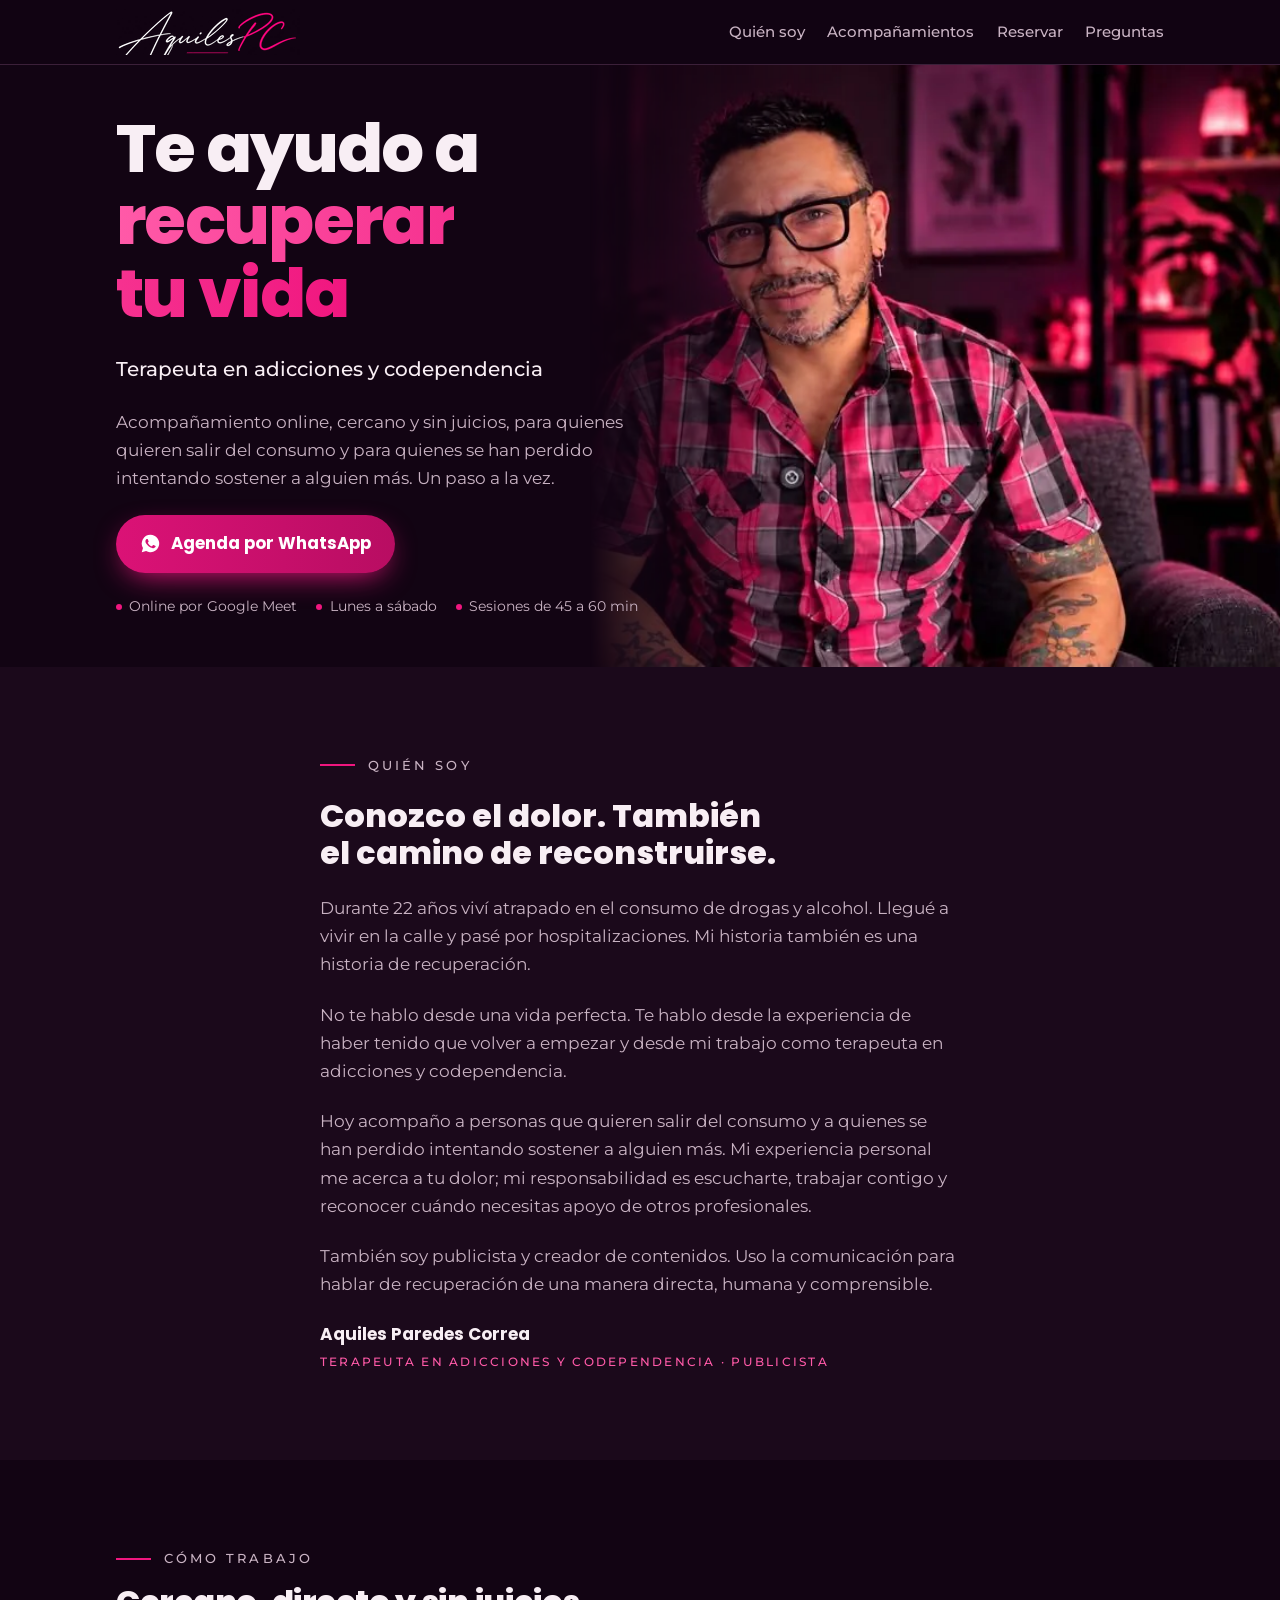
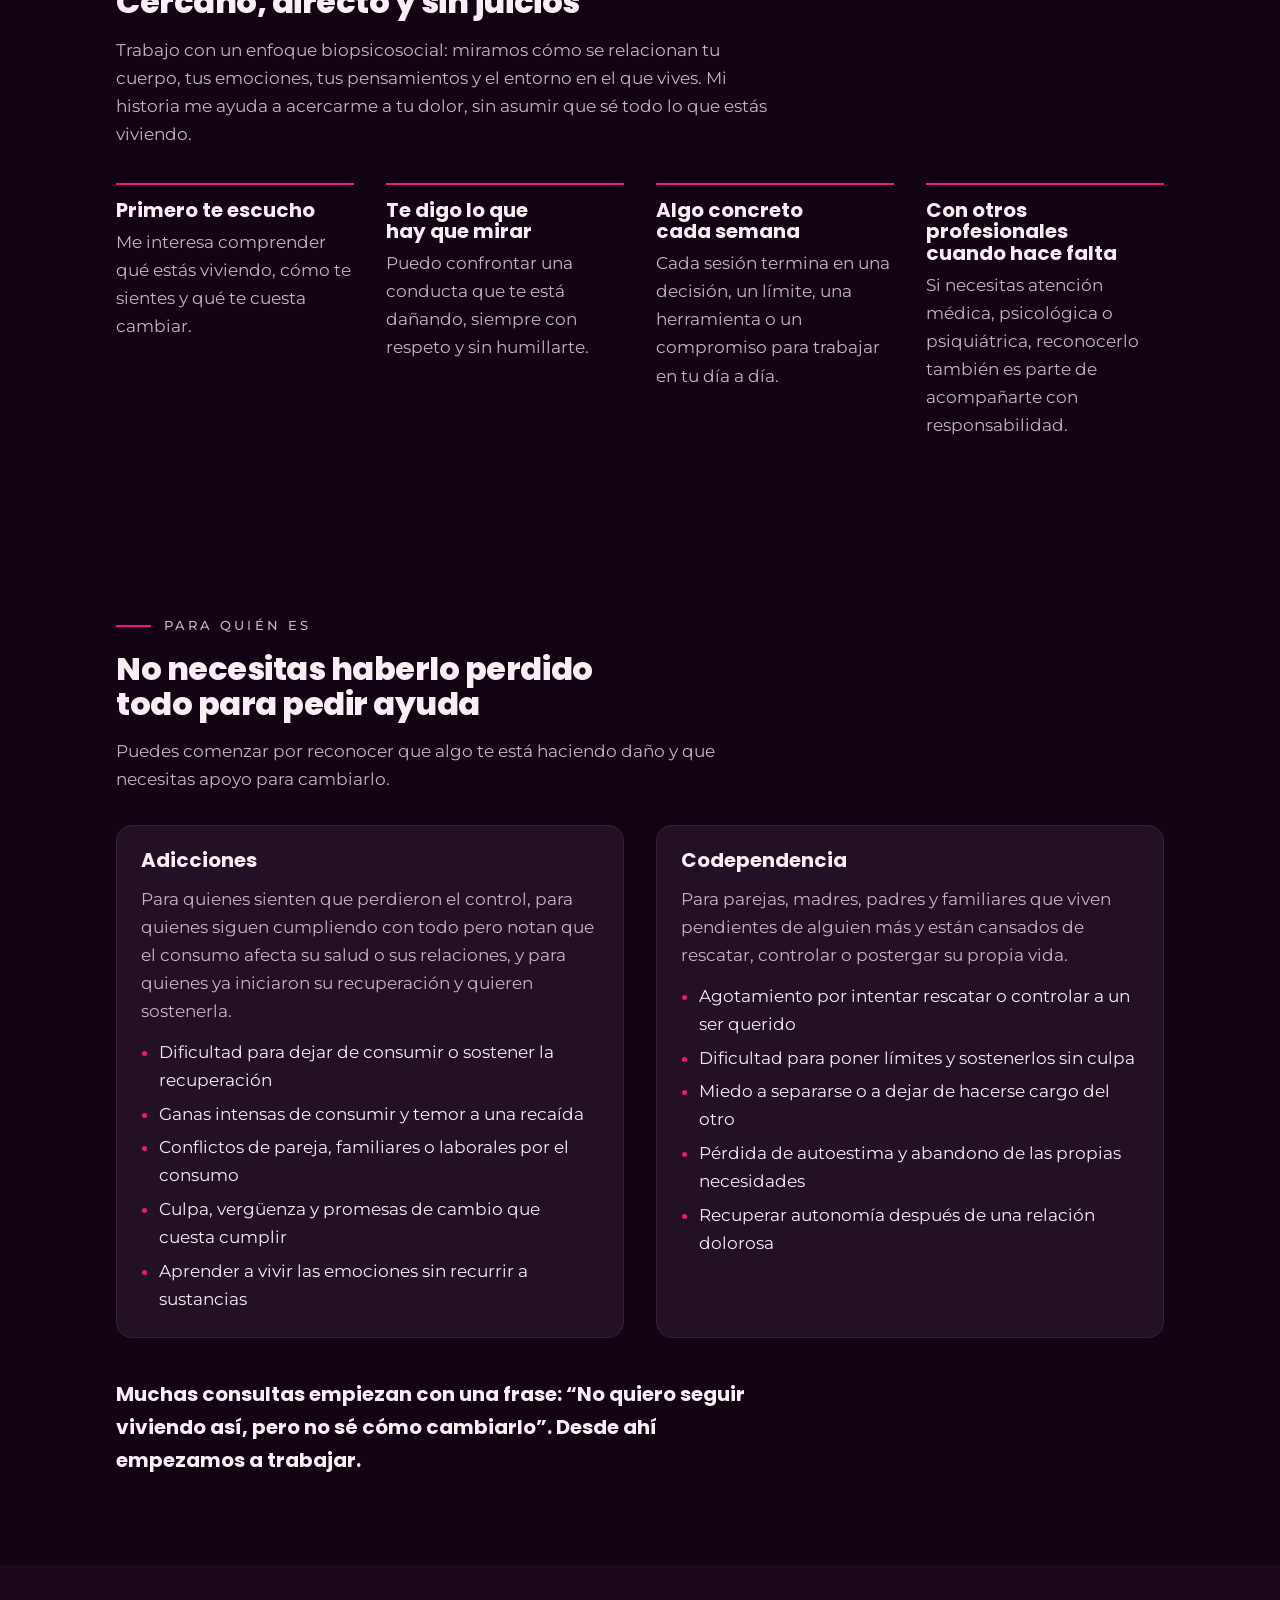
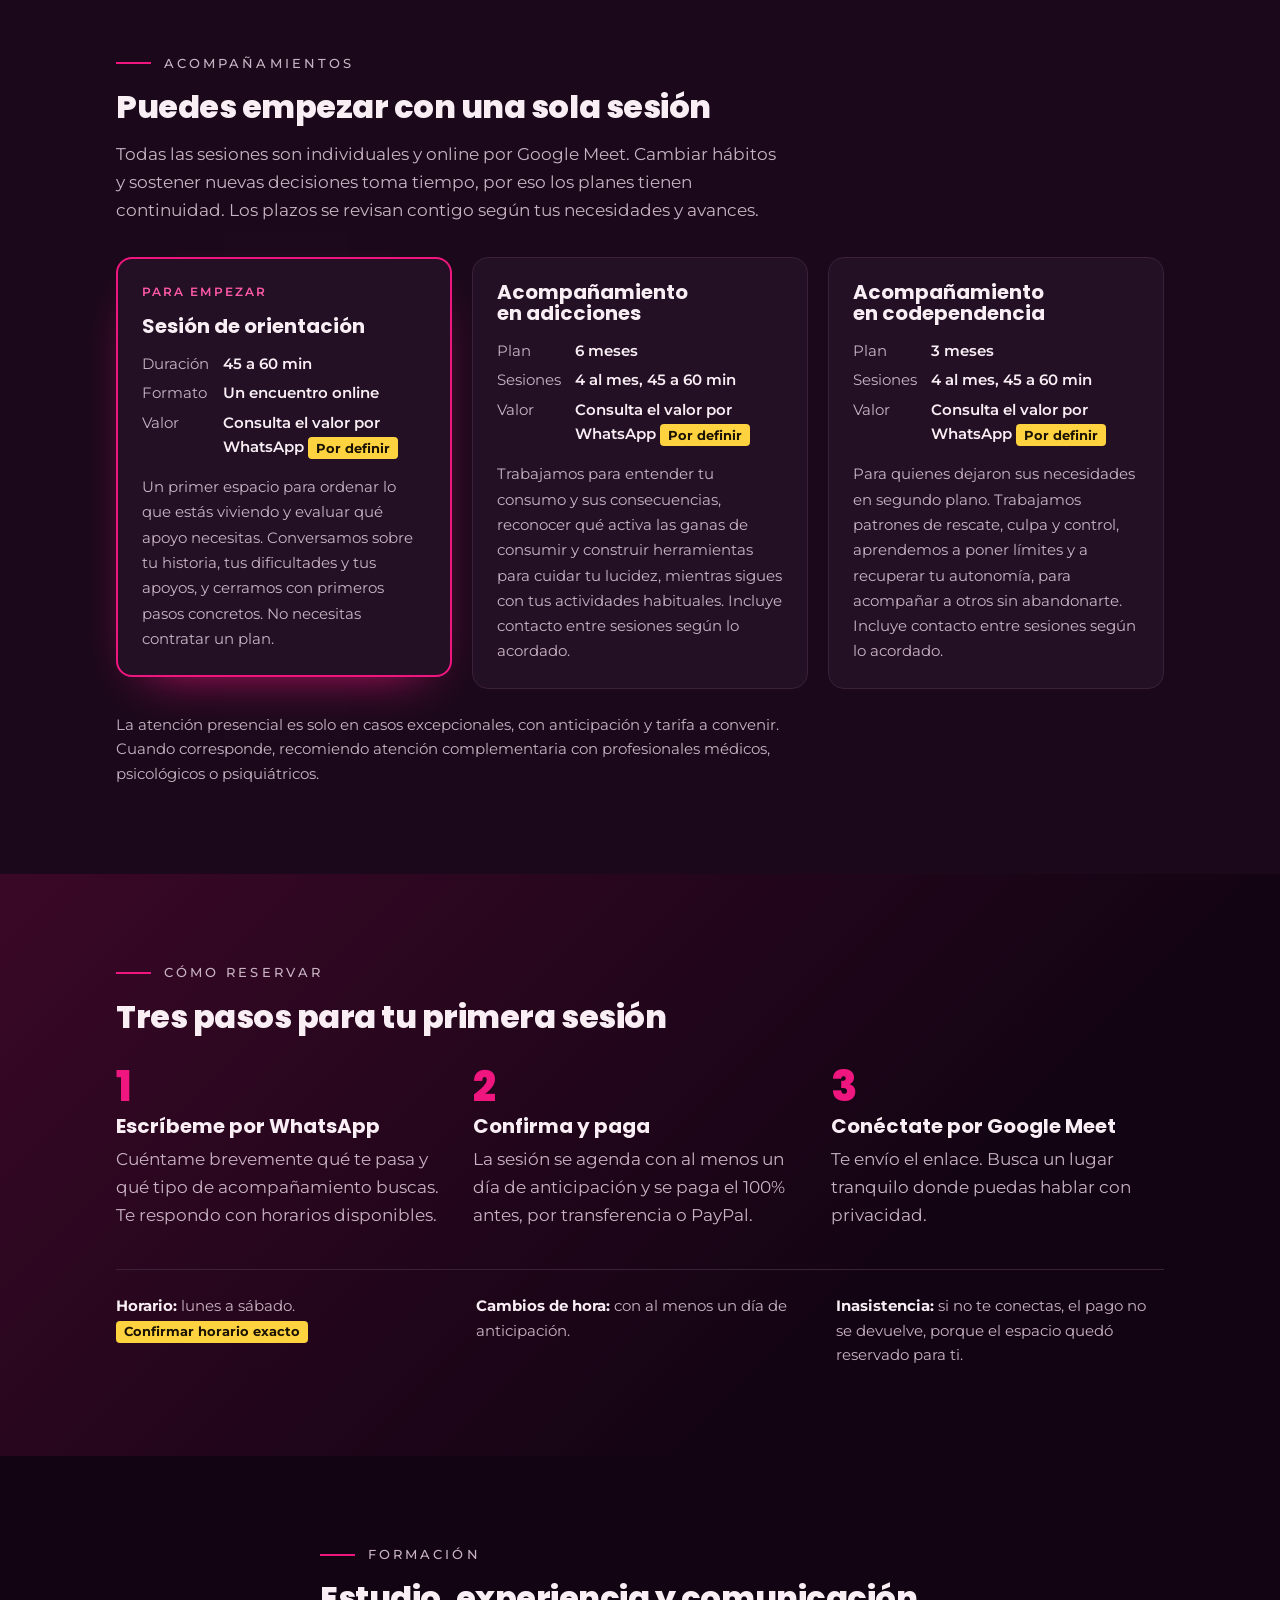
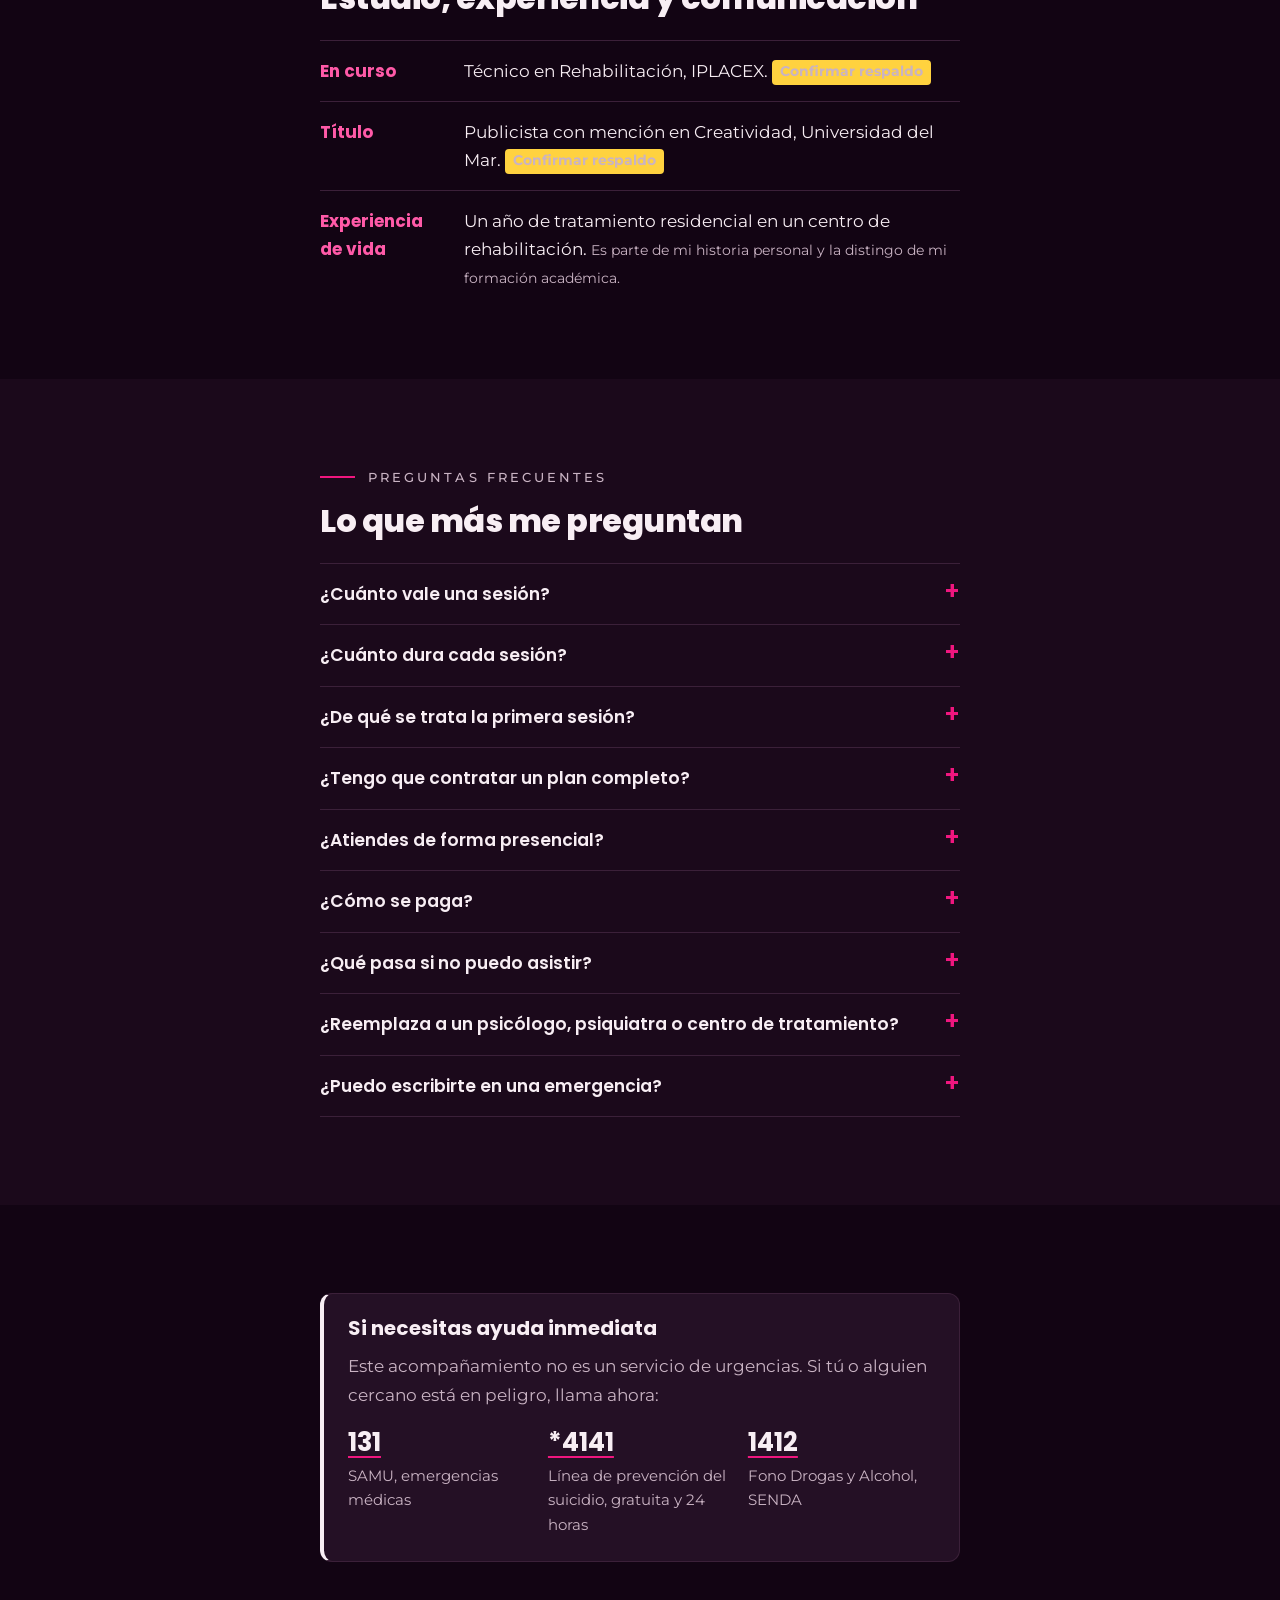
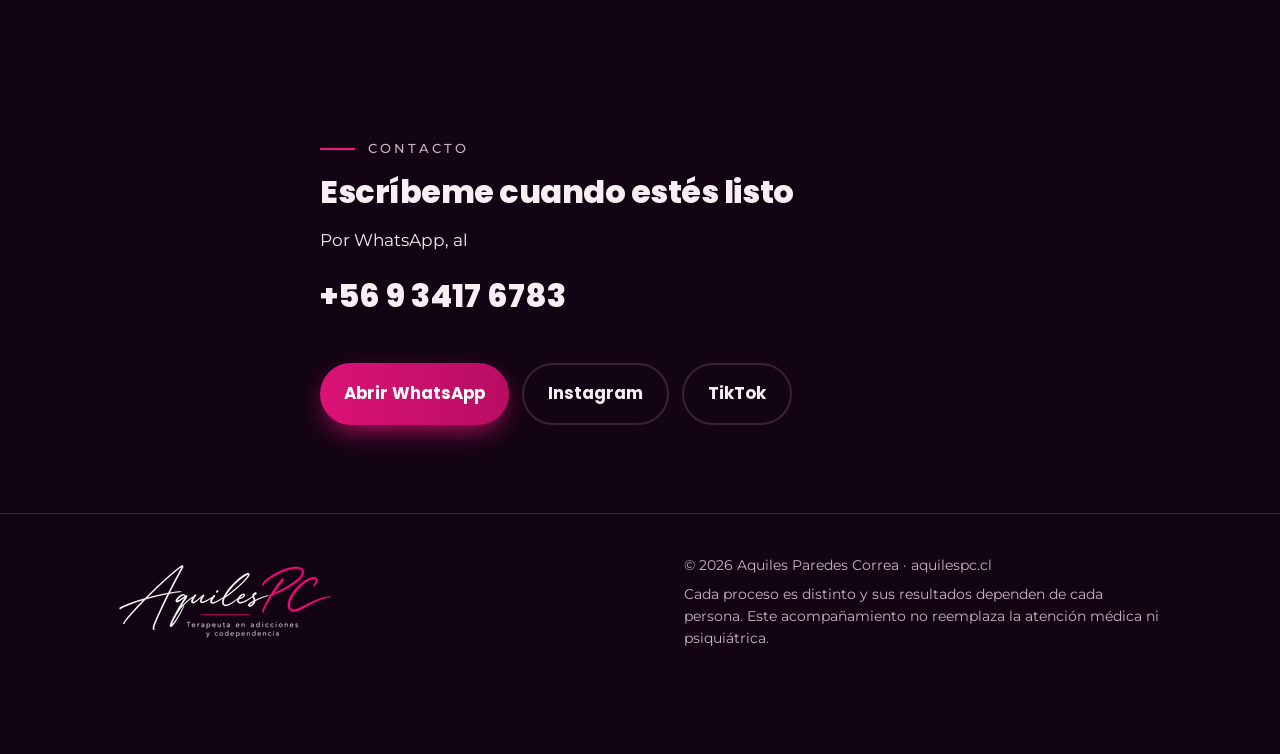
==== index.html @ 80fb37b5 "Sitio de producción de AquilesPC a partir del borrador aprobado Documento completo con SEO, Open Gra" ====
<!doctype html>
<html lang="es-CL">
<head>
<meta charset="utf-8">
<meta name="viewport" content="width=device-width, initial-scale=1, viewport-fit=cover">
<title>Aquiles Paredes Correa | Terapeuta en adicciones y codependencia online</title>
<meta name="description" content="Aquiles Paredes Correa, terapeuta en adicciones y codependencia. Sesiones online por Google Meet, cercanas y sin juicios. Agenda por WhatsApp.">
<link rel="canonical" href="https://aquilespc.cl/">
<meta name="theme-color" content="#120413">

<link rel="icon" href="favicon.ico" sizes="16x16 32x32 48x48">
<link rel="icon" href="favicon.png" type="image/png" sizes="192x192">
<link rel="apple-touch-icon" href="apple-touch-icon.png">

<meta property="og:type" content="website">
<meta property="og:site_name" content="AquilesPC">
<meta property="og:locale" content="es_CL">
<meta property="og:url" content="https://aquilespc.cl/">
<meta property="og:title" content="Aquiles Paredes Correa | Terapeuta en adicciones y codependencia online">
<meta property="og:description" content="Acompañamiento online, cercano y sin juicios, para quienes quieren salir del consumo y para quienes se han perdido intentando sostener a alguien más.">
<meta property="og:image" content="https://aquilespc.cl/img/og.jpg">
<meta property="og:image:type" content="image/jpeg">
<meta property="og:image:width" content="1600">
<meta property="og:image:height" content="533">
<meta property="og:image:alt" content="Aquiles Paredes Correa junto al texto «Te ayudo a recuperar tu vida. Terapeuta en adicciones y codependencia».">
<meta name="twitter:card" content="summary_large_image">
<meta name="twitter:title" content="Aquiles Paredes Correa | Terapeuta en adicciones y codependencia online">
<meta name="twitter:description" content="Acompañamiento online, cercano y sin juicios, para quienes quieren salir del consumo y para quienes se han perdido intentando sostener a alguien más.">
<meta name="twitter:image" content="https://aquilespc.cl/img/og.jpg">
<meta name="twitter:image:alt" content="Aquiles Paredes Correa junto al texto «Te ayudo a recuperar tu vida. Terapeuta en adicciones y codependencia».">

<link rel="preconnect" href="https://fonts.googleapis.com">
<link rel="preconnect" href="https://fonts.gstatic.com" crossorigin>
<link rel="stylesheet" href="https://fonts.googleapis.com/css2?family=Poppins:wght@600;700;800&family=Montserrat:wght@400;500;600&display=swap">
<link rel="stylesheet" href="css/styles.css">
<!-- Ajustes del sitio (Google Analytics, WhatsApp, pendientes): al comienzo de js/main.js -->
<script src="js/main.js" defer></script>

<script type="application/ld+json">
{
  "@context": "https://schema.org",
  "@graph": [
    {
      "@type": "Person",
      "@id": "https://aquilespc.cl/#aquiles",
      "name": "Aquiles Paredes Correa",
      "alternateName": "AquilesPC",
      "jobTitle": "Terapeuta en adicciones y codependencia",
      "url": "https://aquilespc.cl/",
      "image": "https://aquilespc.cl/img/aquiles-paredes-correa-660.jpg",
      "knowsLanguage": "es",
      "sameAs": [
        "https://instagram.com/aquiles.paredes.correa",
        "https://www.tiktok.com/@aquiles_pc"
      ]
    },
    {
      "@type": "ProfessionalService",
      "@id": "https://aquilespc.cl/#servicio",
      "name": "AquilesPC · Aquiles Paredes Correa",
      "description": "Acompañamiento online en adicciones y codependencia, cercano y sin juicios, para quienes quieren salir del consumo y para quienes se han perdido intentando sostener a alguien más. Sesiones individuales por Google Meet.",
      "url": "https://aquilespc.cl/",
      "telephone": "+56934176783",
      "image": "https://aquilespc.cl/img/og.jpg",
      "logo": "https://aquilespc.cl/img/logo-aquilespc-completo-520.png",
      "founder": { "@id": "https://aquilespc.cl/#aquiles" },
      "areaServed": { "@type": "Country", "name": "Chile" },
      "knowsLanguage": "es",
      "contactPoint": {
        "@type": "ContactPoint",
        "contactType": "reservas",
        "telephone": "+56934176783",
        "url": "https://wa.me/56934176783",
        "availableLanguage": "es",
        "areaServed": "CL"
      },
      "hasOfferCatalog": {
        "@type": "OfferCatalog",
        "name": "Acompañamientos online",
        "itemListElement": [
          {
            "@type": "Offer",
            "itemOffered": {
              "@type": "Service",
              "name": "Sesión de orientación",
              "description": "Un primer espacio de 45 a 60 minutos para ordenar lo que estás viviendo y evaluar qué apoyo necesitas.",
              "areaServed": { "@type": "Country", "name": "Chile" },
              "availableChannel": { "@type": "ServiceChannel", "name": "Online por Google Meet", "availableLanguage": "es" }
            }
          },
          {
            "@type": "Offer",
            "itemOffered": {
              "@type": "Service",
              "name": "Acompañamiento en adicciones",
              "description": "Plan de 6 meses, 4 sesiones al mes de 45 a 60 minutos.",
              "areaServed": { "@type": "Country", "name": "Chile" },
              "availableChannel": { "@type": "ServiceChannel", "name": "Online por Google Meet", "availableLanguage": "es" }
            }
          },
          {
            "@type": "Offer",
            "itemOffered": {
              "@type": "Service",
              "name": "Acompañamiento en codependencia",
              "description": "Plan de 3 meses, 4 sesiones al mes de 45 a 60 minutos.",
              "areaServed": { "@type": "Country", "name": "Chile" },
              "availableChannel": { "@type": "ServiceChannel", "name": "Online por Google Meet", "availableLanguage": "es" }
            }
          }
        ]
      },
      "sameAs": [
        "https://instagram.com/aquiles.paredes.correa",
        "https://www.tiktok.com/@aquiles_pc"
      ]
    }
  ]
}
</script>
<script type="application/ld+json">
{
  "@context": "https://schema.org",
  "@type": "FAQPage",
  "mainEntity": [
    { "@type": "Question", "name": "¿Cuánto dura cada sesión?", "acceptedAnswer": { "@type": "Answer", "text": "Entre 45 y 60 minutos, por Google Meet." } },
    { "@type": "Question", "name": "¿De qué se trata la primera sesión?", "acceptedAnswer": { "@type": "Answer", "text": "Es un espacio para conocernos, entender lo que estás viviendo y definir los primeros pasos. Después evaluamos juntos si tiene sentido continuar y de qué forma." } },
    { "@type": "Question", "name": "¿Tengo que contratar un plan completo?", "acceptedAnswer": { "@type": "Answer", "text": "No. Puedes comenzar con una sesión de orientación y decidir después." } },
    { "@type": "Question", "name": "¿Atiendes de forma presencial?", "acceptedAnswer": { "@type": "Answer", "text": "La atención es online. Solo en casos excepcionales hago sesiones presenciales, con anticipación y tarifa a convenir." } },
    { "@type": "Question", "name": "¿Cómo se paga?", "acceptedAnswer": { "@type": "Answer", "text": "Por transferencia o PayPal, el 100% antes de la sesión." } },
    { "@type": "Question", "name": "¿Qué pasa si no puedo asistir?", "acceptedAnswer": { "@type": "Answer", "text": "Puedes cambiar la hora avisando con al menos un día de anticipación. Si no te conectas sin aviso, el pago no se devuelve." } },
    { "@type": "Question", "name": "¿Reemplaza a un psicólogo, psiquiatra o centro de tratamiento?", "acceptedAnswer": { "@type": "Answer", "text": "No. Cuando se necesita tratamiento farmacológico o un proceso residencial, te oriento para que busques atención psiquiátrica o un centro de rehabilitación. Ese apoyo puede complementarse con el acompañamiento." } },
    { "@type": "Question", "name": "¿Puedo escribirte en una emergencia?", "acceptedAnswer": { "@type": "Answer", "text": "El contacto entre sesiones no es un servicio de urgencias. Si estás en riesgo, llama a los números de ayuda inmediata que aparecen más abajo." } }
  ]
}
</script>
</head>
<body>
<!--
  PENDIENTES (busca «PENDIENTE:» en este archivo para encontrar cada uno):
  · Valores de la sesión de orientación y de los planes (3 tarjetas + pregunta frecuente).
  · Horario exacto de atención (hoy solo dice «lunes a sábado»).
  · Respaldo de la formación (IPLACEX y Universidad del Mar). Para ocultar esa sección, agrega «hidden» a <section id="formacion">.
  · ID de Google Analytics: en js/main.js.
  Las etiquetas amarillas (.todo) se muestran u ocultan con AJUSTES.mostrarPendientes en js/main.js.
-->
<a class="skip" href="#inicio">Saltar al contenido</a>

<header class="top">
  <div class="wrap">
    <a class="brand" href="#inicio">
      <img src="img/logo-aquilespc-368.png" srcset="img/logo-aquilespc-184.png 184w, img/logo-aquilespc-368.png 368w, img/logo-aquilespc-520.png 520w" sizes="184px" alt="AquilesPC, ir al inicio" width="520" height="130">
    </a>
    <nav aria-label="Secciones">
      <a href="#quien-soy">Quién soy</a>
      <a href="#acompanamientos">Acompañamientos</a>
      <a href="#reservar">Reservar</a>
      <a href="#preguntas">Preguntas</a>
    </nav>
  </div>
</header>

<main id="inicio" tabindex="-1">
  <section class="hero">
    <div class="wrap">
      <div class="photo">
        <picture>
          <source type="image/webp" srcset="img/aquiles-paredes-correa-360.webp 360w, img/aquiles-paredes-correa-480.webp 480w, img/aquiles-paredes-correa-660.webp 660w" sizes="(max-width: 760px) 100vw, 54vw">
          <img src="img/aquiles-paredes-correa-660.jpg" srcset="img/aquiles-paredes-correa-360.jpg 360w, img/aquiles-paredes-correa-480.jpg 480w, img/aquiles-paredes-correa-660.jpg 660w" sizes="(max-width: 760px) 100vw, 54vw" alt="Aquiles Paredes Correa sentado en un sillón, sonriendo, en su espacio de trabajo" width="660" height="533" fetchpriority="high">
        </picture>
      </div>
      <div class="copy">
        <h1>Te ayudo a <span class="pink">recuperar tu vida</span></h1>
        <p class="role">Terapeuta en adicciones y codependencia</p>
        <p class="lede">Acompañamiento online, cercano y sin juicios, para quienes quieren salir del consumo y para quienes se han perdido intentando sostener a alguien más. Un paso a la vez.</p>
        <div><a class="btn" data-track="whatsapp_hero" data-whatsapp href="https://wa.me/56934176783?text=Hola%20Aquiles%2C%20quiero%20agendar%20una%20sesi%C3%B3n%20de%20orientaci%C3%B3n." target="_blank" rel="noopener">
          <svg viewBox="0 0 24 24" fill="currentColor" aria-hidden="true"><path d="M12 2a10 10 0 0 0-8.6 15.1L2 22l5-1.3A10 10 0 1 0 12 2Zm5.3 14.1c-.2.6-1.3 1.2-1.8 1.2-.5.1-1 .2-3.4-.7-2.8-1.1-4.6-4-4.8-4.2-.1-.2-1.1-1.5-1.1-2.9s.7-2 1-2.3c.2-.3.5-.3.7-.3h.5c.2 0 .4 0 .6.5l.8 2c.1.2.1.4 0 .5l-.4.6-.3.4c-.1.1-.3.3-.1.6.2.3.8 1.3 1.7 2.1 1.1 1 2.1 1.3 2.4 1.5.3.1.5.1.7-.1l.9-1.1c.2-.3.4-.2.7-.1l1.9.9c.3.1.5.2.5.3.1.2.1.7-.1 1.3Z"/></svg>
          Agenda por WhatsApp</a></div>
        <!-- PENDIENTE: horario exacto («Lunes a sábado») -->
        <p class="meta"><span>Online por Google Meet</span><span>Lunes a sábado</span><span>Sesiones de 45 a 60 min</span></p>
      </div>
    </div>
  </section>

  <section id="quien-soy" class="story">
    <div class="wrap read stack" style="gap:1.4rem">
      <p class="eyebrow">Quién soy</p>
      <h2 class="lema">Conozco el dolor. También el camino de reconstruirse.</h2>
      <p>Durante 22 años viví atrapado en el consumo de drogas y alcohol. Llegué a vivir en la calle y pasé por hospitalizaciones. Mi historia también es una historia de recuperación.</p>
      <p>No te hablo desde una vida perfecta. Te hablo desde la experiencia de haber tenido que volver a empezar y desde mi trabajo como terapeuta en adicciones y codependencia.</p>
      <p>Hoy acompaño a personas que quieren salir del consumo y a quienes se han perdido intentando sostener a alguien más. Mi experiencia personal me acerca a tu dolor; mi responsabilidad es escucharte, trabajar contigo y reconocer cuándo necesitas apoyo de otros profesionales.</p>
      <p>También soy publicista y creador de contenidos. Uso la comunicación para hablar de recuperación de una manera directa, humana y comprensible.</p>
      <p class="sign">Aquiles Paredes Correa<small>Terapeuta en adicciones y codependencia · Publicista</small></p>
    </div>
  </section>

  <section id="enfoque">
    <div class="wrap">
      <div class="read stack">
        <p class="eyebrow">Cómo trabajo</p>
        <h2>Cercano, directo y sin juicios</h2>
        <p class="lead">Trabajo con un enfoque biopsicosocial: miramos cómo se relacionan tu cuerpo, tus emociones, tus pensamientos y el entorno en el que vives. Mi historia me ayuda a acercarme a tu dolor, sin asumir que sé todo lo que estás viviendo.</p>
      </div>
      <div class="pillars">
        <div><h3>Primero te escucho</h3><p>Me interesa comprender qué estás viviendo, cómo te sientes y qué te cuesta cambiar.</p></div>
        <div><h3>Te digo lo que hay que mirar</h3><p>Puedo confrontar una conducta que te está dañando, siempre con respeto y sin humillarte.</p></div>
        <div><h3>Algo concreto cada semana</h3><p>Cada sesión termina en una decisión, un límite, una herramienta o un compromiso para trabajar en tu día a día.</p></div>
        <div><h3>Con otros profesionales cuando hace falta</h3><p>Si necesitas atención médica, psicológica o psiquiátrica, reconocerlo también es parte de acompañarte con responsabilidad.</p></div>
      </div>
    </div>
  </section>

  <section id="para-quien">
    <div class="wrap">
      <div class="read stack">
        <p class="eyebrow">Para quién es</p>
        <h2>No necesitas haberlo perdido todo para pedir ayuda</h2>
        <p class="lead">Puedes comenzar por reconocer que algo te está haciendo daño y que necesitas apoyo para cambiarlo.</p>
      </div>
      <div class="who">
        <div>
          <h3>Adicciones</h3>
          <p>Para quienes sienten que perdieron el control, para quienes siguen cumpliendo con todo pero notan que el consumo afecta su salud o sus relaciones, y para quienes ya iniciaron su recuperación y quieren sostenerla.</p>
          <ul>
            <li>Dificultad para dejar de consumir o sostener la recuperación</li>
            <li>Ganas intensas de consumir y temor a una recaída</li>
            <li>Conflictos de pareja, familiares o laborales por el consumo</li>
            <li>Culpa, vergüenza y promesas de cambio que cuesta cumplir</li>
            <li>Aprender a vivir las emociones sin recurrir a sustancias</li>
          </ul>
        </div>
        <div>
          <h3>Codependencia</h3>
          <p>Para parejas, madres, padres y familiares que viven pendientes de alguien más y están cansados de rescatar, controlar o postergar su propia vida.</p>
          <ul>
            <li>Agotamiento por intentar rescatar o controlar a un ser querido</li>
            <li>Dificultad para poner límites y sostenerlos sin culpa</li>
            <li>Miedo a separarse o a dejar de hacerse cargo del otro</li>
            <li>Pérdida de autoestima y abandono de las propias necesidades</li>
            <li>Recuperar autonomía después de una relación dolorosa</li>
          </ul>
        </div>
      </div>
      <p class="quote">Muchas consultas empiezan con una frase: “No quiero seguir viviendo así, pero no sé cómo cambiarlo”. Desde ahí empezamos a trabajar.</p>
    </div>
  </section>

  <section id="acompanamientos">
    <div class="wrap">
      <div class="read stack">
        <p class="eyebrow">Acompañamientos</p>
        <h2>Puedes empezar con una sola sesión</h2>
        <p class="lead">Todas las sesiones son individuales y online por Google Meet. Cambiar hábitos y sostener nuevas decisiones toma tiempo, por eso los planes tienen continuidad. Los plazos se revisan contigo según tus necesidades y avances.</p>
      </div>
      <div class="plans">
        <article class="plan first">
          <span class="tag">Para empezar</span>
          <h3>Sesión de orientación</h3>
          <!-- PENDIENTE: valor de la sesión de orientación -->
          <dl><dt>Duración</dt><dd>45 a 60 min</dd><dt>Formato</dt><dd>Un encuentro online</dd><dt>Valor</dt><dd>Consulta el valor por WhatsApp <span class="todo">Por definir</span></dd></dl>
          <p>Un primer espacio para ordenar lo que estás viviendo y evaluar qué apoyo necesitas. Conversamos sobre tu historia, tus dificultades y tus apoyos, y cerramos con primeros pasos concretos. No necesitas contratar un plan.</p>
        </article>
        <article class="plan">
          <h3>Acompañamiento en adicciones</h3>
          <!-- PENDIENTE: valor del plan de adicciones -->
          <dl><dt>Plan</dt><dd>6 meses</dd><dt>Sesiones</dt><dd>4 al mes, 45 a 60 min</dd><dt>Valor</dt><dd>Consulta el valor por WhatsApp <span class="todo">Por definir</span></dd></dl>
          <p>Trabajamos para entender tu consumo y sus consecuencias, reconocer qué activa las ganas de consumir y construir herramientas para cuidar tu lucidez, mientras sigues con tus actividades habituales. Incluye contacto entre sesiones según lo acordado.</p>
        </article>
        <article class="plan">
          <h3>Acompañamiento en codependencia</h3>
          <!-- PENDIENTE: valor del plan de codependencia -->
          <dl><dt>Plan</dt><dd>3 meses</dd><dt>Sesiones</dt><dd>4 al mes, 45 a 60 min</dd><dt>Valor</dt><dd>Consulta el valor por WhatsApp <span class="todo">Por definir</span></dd></dl>
          <p>Para quienes dejaron sus necesidades en segundo plano. Trabajamos patrones de rescate, culpa y control, aprendemos a poner límites y a recuperar tu autonomía, para acompañar a otros sin abandonarte. Incluye contacto entre sesiones según lo acordado.</p>
        </article>
      </div>
      <p class="note">La atención presencial es solo en casos excepcionales, con anticipación y tarifa a convenir. Cuando corresponde, recomiendo atención complementaria con profesionales médicos, psicológicos o psiquiátricos.</p>
    </div>
  </section>

  <section id="reservar" class="book">
    <div class="wrap">
      <div class="read stack">
        <p class="eyebrow">Cómo reservar</p>
        <h2>Tres pasos para tu primera sesión</h2>
      </div>
      <ol class="steps">
        <li><h3>Escríbeme por WhatsApp</h3><p>Cuéntame brevemente qué te pasa y qué tipo de acompañamiento buscas. Te respondo con horarios disponibles.</p></li>
        <li><h3>Confirma y paga</h3><p>La sesión se agenda con al menos un día de anticipación y se paga el 100% antes, por transferencia o PayPal.</p></li>
        <li><h3>Conéctate por Google Meet</h3><p>Te envío el enlace. Busca un lugar tranquilo donde puedas hablar con privacidad.</p></li>
      </ol>
      <!-- AGENDA: cuando haya una agenda en línea, su código va aquí, entre los pasos y las condiciones. -->
      <div class="rules">
        <!-- PENDIENTE: horario exacto de atención -->
        <p><b>Horario:</b> lunes a sábado. <span class="todo">Confirmar horario exacto</span></p>
        <p><b>Cambios de hora:</b> con al menos un día de anticipación.</p>
        <p><b>Inasistencia:</b> si no te conectas, el pago no se devuelve, porque el espacio quedó reservado para ti.</p>
      </div>
    </div>
  </section>

  <!-- PENDIENTE: respaldo de la formación. Si no se confirma, cambia <section id="formacion"> por <section id="formacion" hidden> -->
  <section id="formacion">
    <div class="wrap read">
      <p class="eyebrow">Formación</p>
      <h2 style="margin-top:1rem">Estudio, experiencia y comunicación</h2>
      <div class="cred">
        <div><b>En curso</b><p>Técnico en Rehabilitación, IPLACEX. <span class="todo">Confirmar respaldo</span></p></div>
        <div><b>Título</b><p>Publicista con mención en Creatividad, Universidad del Mar. <span class="todo">Confirmar respaldo</span></p></div>
        <div><b>Experiencia de vida</b><p>Un año de tratamiento residencial en un centro de rehabilitación. <span>Es parte de mi historia personal y la distingo de mi formación académica.</span></p></div>
      </div>
    </div>
  </section>

  <section id="preguntas" class="faq">
    <div class="wrap read">
      <p class="eyebrow">Preguntas frecuentes</p>
      <h2 style="margin-block:1rem 1.5rem">Lo que más me preguntan</h2>
      <!-- PENDIENTE: valor. Cuando esté definido, escríbelo aquí y agrega esta pregunta también al bloque FAQPage del <head>. -->
      <details><summary>¿Cuánto vale una sesión?</summary><p>Escríbeme por WhatsApp y te envío los valores de la sesión de orientación y de los planes. <span class="todo">Reemplazar por el valor cuando esté definido</span></p></details>
      <details><summary>¿Cuánto dura cada sesión?</summary><p>Entre 45 y 60 minutos, por Google Meet.</p></details>
      <details><summary>¿De qué se trata la primera sesión?</summary><p>Es un espacio para conocernos, entender lo que estás viviendo y definir los primeros pasos. Después evaluamos juntos si tiene sentido continuar y de qué forma.</p></details>
      <details><summary>¿Tengo que contratar un plan completo?</summary><p>No. Puedes comenzar con una sesión de orientación y decidir después.</p></details>
      <details><summary>¿Atiendes de forma presencial?</summary><p>La atención es online. Solo en casos excepcionales hago sesiones presenciales, con anticipación y tarifa a convenir.</p></details>
      <details><summary>¿Cómo se paga?</summary><p>Por transferencia o PayPal, el 100% antes de la sesión.</p></details>
      <details><summary>¿Qué pasa si no puedo asistir?</summary><p>Puedes cambiar la hora avisando con al menos un día de anticipación. Si no te conectas sin aviso, el pago no se devuelve.</p></details>
      <details><summary>¿Reemplaza a un psicólogo, psiquiatra o centro de tratamiento?</summary><p>No. Cuando se necesita tratamiento farmacológico o un proceso residencial, te oriento para que busques atención psiquiátrica o un centro de rehabilitación. Ese apoyo puede complementarse con el acompañamiento.</p></details>
      <details><summary>¿Puedo escribirte en una emergencia?</summary><p>El contacto entre sesiones no es un servicio de urgencias. Si estás en riesgo, llama a los números de ayuda inmediata que aparecen más abajo.</p></details>
    </div>
  </section>

  <section id="ayuda">
    <div class="wrap read">
      <div class="help">
        <h2>Si necesitas ayuda inmediata</h2>
        <p>Este acompañamiento no es un servicio de urgencias. Si tú o alguien cercano está en peligro, llama ahora:</p>
        <ul>
          <li><b><a href="tel:131">131</a></b>SAMU, emergencias médicas</li>
          <li><b><a href="tel:*4141">*4141</a></b>Línea de prevención del suicidio, gratuita y 24 horas</li>
          <li><b><a href="tel:1412">1412</a></b>Fono Drogas y Alcohol, SENDA</li>
        </ul>
      </div>
    </div>
  </section>

  <section id="contacto" class="contact">
    <div class="wrap read stack">
      <p class="eyebrow">Contacto</p>
      <h2>Escríbeme cuando estés listo</h2>
      <p>Por WhatsApp, al</p>
      <p class="phone">+56 9 3417 6783</p>
      <div class="row">
        <a class="btn" data-track="whatsapp_contacto" data-whatsapp href="https://wa.me/56934176783?text=Hola%20Aquiles%2C%20quiero%20agendar%20una%20sesi%C3%B3n%20de%20orientaci%C3%B3n." target="_blank" rel="noopener">Abrir WhatsApp</a>
        <a class="btn ghost" data-track="instagram" href="https://instagram.com/aquiles.paredes.correa" target="_blank" rel="noopener">Instagram</a>
        <a class="btn ghost" data-track="tiktok" href="https://www.tiktok.com/@aquiles_pc" target="_blank" rel="noopener">TikTok</a>
      </div>
    </div>
  </section>
</main>

<footer>
  <div class="wrap">
    <img src="img/logo-aquilespc-completo-440.png" srcset="img/logo-aquilespc-completo-220.png 220w, img/logo-aquilespc-completo-440.png 440w, img/logo-aquilespc-completo-520.png 520w" sizes="220px" alt="AquilesPC, terapeuta en adicciones y codependencia" width="520" height="186" loading="lazy" decoding="async">
    <div class="fine">
      <p>© 2026 Aquiles Paredes Correa · aquilespc.cl</p>
      <p>Cada proceso es distinto y sus resultados dependen de cada persona. Este acompañamiento no reemplaza la atención médica ni psiquiátrica.</p>
    </div>
  </div>
</footer>

<a class="btn float" data-track="whatsapp_flotante" data-whatsapp href="https://wa.me/56934176783?text=Hola%20Aquiles%2C%20quiero%20agendar%20una%20sesi%C3%B3n%20de%20orientaci%C3%B3n." target="_blank" rel="noopener" aria-label="Agendar por WhatsApp">
  <svg viewBox="0 0 24 24" fill="currentColor" aria-hidden="true"><path d="M12 2a10 10 0 0 0-8.6 15.1L2 22l5-1.3A10 10 0 1 0 12 2Zm5.3 14.1c-.2.6-1.3 1.2-1.8 1.2-.5.1-1 .2-3.4-.7-2.8-1.1-4.6-4-4.8-4.2-.1-.2-1.1-1.5-1.1-2.9s.7-2 1-2.3c.2-.3.5-.3.7-.3h.5c.2 0 .4 0 .6.5l.8 2c.1.2.1.4 0 .5l-.4.6-.3.4c-.1.1-.3.3-.1.6.2.3.8 1.3 1.7 2.1 1.1 1 2.1 1.3 2.4 1.5.3.1.5.1.7-.1l.9-1.1c.2-.3.4-.2.7-.1l1.9.9c.3.1.5.2.5.3.1.2.1.7-.1 1.3Z"/></svg>
  Agendar
</a>
</body>
</html>
---- css/styles.css ----
/* AquilesPC · aquilespc.cl
   Layout: una sola columna de lectura (~42rem) sobre fondo ciruela; el hero cruza titular y la foto de Aquiles fundida al fondo.
   Marca: ciruela casi negro, fucsia y blanco, como su logo. */
:root{
  --bg:#120413; --bg-2:#1B091B; --surface:#241025; --ink:#F8EEF4; --muted:#C9B3C3; --line:#3B2039;
  --pink:#F0167F; --pink-2:#FF5AA8; --on-pink:#FFFFFF;
  /* Degradado de los botones: un poco más profundo que --pink para que el texto blanco cumpla contraste AA (4,8:1 o más). */
  --cta-1:#DB1276; --cta-2:#B80D62;
  --display:"Poppins", "Avenir Next", system-ui, sans-serif;
  --body:"Montserrat", "Segoe UI", system-ui, sans-serif;
  --step-0:1.0625rem; --step-1:1.25rem; --step-2:clamp(1.5rem,4vw,2rem); --step-3:clamp(2.3rem,7vw,4.2rem);
  color-scheme:dark;
}
*{box-sizing:border-box}
html{-webkit-text-size-adjust:100%;text-size-adjust:100%}
body{margin:0;background:var(--bg);color:var(--ink);font-family:var(--body);font-size:var(--step-0);line-height:1.65;overflow-wrap:break-word}
h1,h2,h3{font-family:var(--display);line-height:1.08;text-wrap:balance;margin:0}
h2{font-size:var(--step-2);font-weight:800;letter-spacing:-.015em}
h3{font-size:var(--step-1);font-weight:700}
p{margin:0}
a{color:inherit}
img{max-width:100%}
picture{display:contents}
strong,b{color:var(--ink)}
:focus-visible{outline:3px solid var(--pink-2);outline-offset:3px;border-radius:4px}
main:focus{outline:none}
section[id]{scroll-margin-top:4rem}
.wrap{max-width:1080px;margin:0 auto;padding-left:max(16px,env(safe-area-inset-left,0px));padding-right:max(16px,env(safe-area-inset-right,0px))}
.read{max-width:42rem}
section{padding-block:clamp(3rem,8vw,5.5rem)}
.eyebrow{font-family:var(--body);font-size:.8rem;font-weight:500;letter-spacing:.24em;text-transform:uppercase;color:var(--muted);display:flex;align-items:center;gap:.8rem}
.eyebrow::before{content:"";width:2.2rem;height:2px;background:var(--pink);flex:none}
.stack{display:flex;flex-direction:column;gap:1rem}
.pink{background:linear-gradient(90deg,var(--pink-2),var(--pink));-webkit-background-clip:text;background-clip:text;color:transparent}
.btn{display:inline-flex;align-items:center;gap:.6rem;font-family:var(--display);font-weight:700;font-size:1.05rem;text-decoration:none;padding:.95rem 1.5rem;border-radius:999px;background:var(--cta-1);background:linear-gradient(90deg,var(--cta-1),var(--cta-2));color:var(--on-pink);box-shadow:0 10px 30px -10px var(--pink);transition:transform .15s}
.btn:hover{transform:translateY(-2px)}
.btn svg{width:1.25em;height:1.25em;flex:none}
.btn.ghost{background:transparent;box-shadow:none;border:2px solid var(--line);color:var(--ink)}
.btn.ghost:hover{border-color:var(--pink)}

/* Saltar al contenido: invisible hasta que recibe foco con el teclado */
.skip{position:absolute;left:16px;top:-100px;z-index:40;padding:.7rem 1.1rem;border-radius:8px;background:var(--ink);color:var(--bg);font-weight:600;text-decoration:none}
.skip:focus{top:calc(12px + env(safe-area-inset-top,0px))}

/* Pendientes: etiquetas amarillas. Ocultas salvo que js/main.js agregue la clase .ver-pendientes (ver AJUSTES.mostrarPendientes). */
.todo{display:none;font-size:.8rem;background:#FFD23F;color:#1A1200;padding:.1rem .5rem;border-radius:4px;font-weight:700;font-family:var(--body);line-height:1.5;vertical-align:middle}
.ver-pendientes .todo{display:inline-block}

/* Barra superior */
.top{position:sticky;top:env(safe-area-inset-top,0px);z-index:20;background:rgba(18,4,19,.92);background:color-mix(in srgb,var(--bg) 88%,transparent);-webkit-backdrop-filter:blur(10px);backdrop-filter:blur(10px);border-bottom:1px solid var(--line)}
body::before{content:"";position:fixed;inset:0 0 auto;height:env(safe-area-inset-top,0px);z-index:21;background:var(--bg)}
.top .wrap{display:flex;align-items:center;justify-content:space-between;gap:1rem;padding-block:.55rem}
.brand{display:block;border-radius:4px}
.brand img{height:46px;width:auto;display:block}
.top nav{display:flex;gap:1.4rem;font-size:.92rem;font-weight:500}
.top nav a{text-decoration:none;color:var(--muted)}
.top nav a:hover{color:var(--ink)}
@media (max-width:760px){.top nav{display:none}}

/* Hero */
.hero{position:relative;padding-block:0;overflow:hidden;background:var(--bg)}
.hero .wrap{position:static;display:grid;grid-template-columns:1.1fr .9fr;align-items:center;min-height:min(560px,80vh)}
.hero .copy{position:relative;z-index:2;display:flex;flex-direction:column;gap:1.4rem;padding-block:3rem;min-width:0}
.hero h1{font-size:var(--step-3);font-weight:800;letter-spacing:-.025em}
.hero .role{font-size:var(--step-1);font-weight:500}
.hero .lede{max-width:32rem;color:var(--muted)}
.hero .meta{display:flex;flex-wrap:wrap;gap:.4rem 1.2rem;font-size:.9rem;color:var(--muted)}
.hero .meta span{display:inline-flex;align-items:center;gap:.45rem}
.hero .meta span::before{content:"";width:6px;height:6px;border-radius:50%;background:var(--pink)}
.hero .photo{position:absolute;right:0;top:0;bottom:0;width:54%;z-index:1}
.hero .photo img{width:100%;height:100%;object-fit:cover;object-position:35% 20%;display:block;
  -webkit-mask-image:linear-gradient(90deg,transparent 0,#000 38%);mask-image:linear-gradient(90deg,transparent 0,#000 38%)}
@media (max-width:760px){
  .hero .wrap{grid-template-columns:1fr;min-height:0}
  .hero .photo{position:relative;width:auto;height:340px;margin-inline:calc(-1 * max(16px,env(safe-area-inset-left,0px)))}
  .hero .photo img{object-position:40% 15%;-webkit-mask-image:linear-gradient(180deg,#000 60%,transparent);mask-image:linear-gradient(180deg,#000 60%,transparent)}
  .hero .copy{padding-block:0 3rem;margin-top:-3.5rem}
}

/* Quién soy */
.story{background:var(--bg-2)}
.story .lema{font-family:var(--display);font-weight:800;font-size:var(--step-2);line-height:1.15;letter-spacing:normal}
.sign{font-family:var(--display);font-weight:700}
.sign small{display:block;font-family:var(--body);font-weight:500;font-size:.78rem;letter-spacing:.18em;text-transform:uppercase;color:var(--pink-2);margin-top:.2rem}
.story p{color:var(--muted)}
.story p.sign{color:var(--ink)}

/* Enfoque */
.pillars{display:grid;grid-template-columns:repeat(4,1fr);gap:1.5rem 2rem;margin-top:2.2rem}
.pillars div{display:flex;flex-direction:column;gap:.4rem;border-top:2px solid var(--pink);padding-top:.9rem}
.pillars p{color:var(--muted)}
@media (max-width:900px){.pillars{grid-template-columns:1fr 1fr}}
@media (max-width:560px){.pillars{grid-template-columns:1fr}}

/* Para quién */
.who{display:grid;grid-template-columns:1fr 1fr;gap:2rem;margin-top:2rem}
.who > div{min-width:0;display:flex;flex-direction:column;gap:.8rem;background:var(--surface);border:1px solid var(--line);border-radius:16px;padding:1.5rem}
.who p{color:var(--muted)}
.who ul{margin:0;padding-left:1.1rem;display:flex;flex-direction:column;gap:.35rem}
.who li::marker{color:var(--pink)}
.quote{margin-top:2.5rem;font-family:var(--display);font-size:var(--step-1);font-weight:700;max-width:42rem}
@media (max-width:720px){.who{grid-template-columns:1fr}}

/* Acompañamientos */
#acompanamientos{background:var(--bg-2)}
.plans{display:grid;grid-template-columns:repeat(3,1fr);gap:1.25rem;margin-top:2rem;align-items:start}
.plan{background:var(--surface);border:1px solid var(--line);border-radius:16px;padding:1.5rem;display:flex;flex-direction:column;gap:.9rem;min-width:0}
.plan.first{border:2px solid var(--pink);box-shadow:0 20px 50px -30px var(--pink)}
.plan .tag{font-size:.72rem;font-weight:600;letter-spacing:.18em;text-transform:uppercase;color:var(--pink-2)}
.plan dl{display:grid;grid-template-columns:auto 1fr;gap:.3rem .9rem;margin:0;font-size:.93rem}
.plan dt{color:var(--muted)}
.plan dd{margin:0;font-weight:600}
.plan p{font-size:.96rem;color:var(--muted)}
.note{margin-top:1.5rem;font-size:.93rem;color:var(--muted);max-width:42rem}
.lead{color:var(--muted)}
@media (max-width:900px){.plans{grid-template-columns:1fr}}

/* Reservar */
.book{background:linear-gradient(135deg,#3A0827,var(--bg) 70%)}
.steps{list-style:none;margin:2rem 0 0;padding:0;display:grid;grid-template-columns:repeat(3,1fr);gap:1.5rem;counter-reset:s}
.steps li{counter-increment:s;display:flex;flex-direction:column;gap:.5rem}
.steps li::before{content:counter(s);font-family:var(--display);font-weight:800;font-size:2.6rem;line-height:1;color:var(--pink)}
.steps p{color:var(--muted)}
.rules{margin-top:2.5rem;display:grid;grid-template-columns:repeat(auto-fit,minmax(min(14rem,100%),1fr));gap:.6rem 2rem;font-size:.93rem;color:var(--muted);border-top:1px solid var(--line);padding-top:1.5rem}
@media (max-width:720px){.steps{grid-template-columns:1fr}}

/* Formación */
.cred{display:flex;flex-direction:column;gap:1rem;margin-top:1.5rem}
.cred div{display:grid;grid-template-columns:8rem 1fr;gap:1rem;border-top:1px solid var(--line);padding-top:1rem}
.cred b{font-family:var(--display);color:var(--pink-2)}
.cred span{color:var(--muted);font-size:.9rem}
@media (max-width:520px){.cred div{grid-template-columns:1fr;gap:.2rem}}

/* FAQ */
.faq{background:var(--bg-2)}
.faq details{border-top:1px solid var(--line);padding-block:1rem}
.faq details:last-child{border-bottom:1px solid var(--line)}
.faq summary{cursor:pointer;font-family:var(--display);font-weight:600;font-size:1.08rem;list-style:none;display:flex;justify-content:space-between;gap:1rem}
.faq summary::-webkit-details-marker{display:none}
.faq summary::after{content:"+";color:var(--pink);font-size:1.5rem;line-height:1}
.faq details[open] summary::after{content:"–"}
.faq details p{margin-top:.6rem;color:var(--muted)}

/* Ayuda inmediata */
.help{background:var(--surface);border:1px solid var(--line);border-left:4px solid var(--ink);border-radius:12px;padding:1.5rem;display:flex;flex-direction:column;gap:.8rem}
.help h2{font-size:var(--step-1);font-weight:700;letter-spacing:normal}
.help p{color:var(--muted)}
.help ul{margin:0;padding:0;list-style:none;display:grid;grid-template-columns:repeat(auto-fit,minmax(min(11rem,100%),1fr));gap:.8rem;font-size:.93rem;color:var(--muted)}
.help li b{display:block;font-family:var(--display);font-size:1.6rem;font-variant-numeric:tabular-nums}
.help li a{text-decoration-thickness:2px;text-underline-offset:.2em;text-decoration-color:var(--pink)}

/* Contacto / pie */
.contact .row{display:flex;flex-wrap:wrap;gap:.8rem;margin-top:1.5rem}
.phone{font-family:var(--display);font-weight:800;font-size:var(--step-2);user-select:all}
footer{border-top:1px solid var(--line);padding-block:2.5rem 6.5rem;font-size:.85rem;color:var(--muted)}
footer .wrap{display:flex;flex-wrap:wrap;align-items:center;justify-content:space-between;gap:1.5rem}
footer img{width:220px;height:auto;display:block}
footer .fine{max-width:30rem;display:flex;flex-direction:column;gap:.4rem}

/* Botón flotante en celular. Se esconde cuando el contacto o el pie están a la vista, para no taparlos. */
.float{position:fixed;right:max(16px,env(safe-area-inset-right,0px));bottom:calc(16px + env(safe-area-inset-bottom,0px));z-index:30;transition:transform .15s,opacity .2s,visibility .2s}
.float.is-hidden{opacity:0;visibility:hidden;transform:translateY(12px)}
@media (min-width:900px){.float{display:none}}
@media (prefers-reduced-motion:reduce){.btn,.float{transition:none}.btn:hover,.float.is-hidden{transform:none}}

/* Página 404 */
.not-found{min-height:calc(100vh - 64px);min-height:calc(100svh - 64px);display:flex;align-items:center}
.not-found .stack{gap:1.4rem}
.not-found h1{font-size:var(--step-3);font-weight:800;letter-spacing:-.025em}
.not-found p{color:var(--muted)}
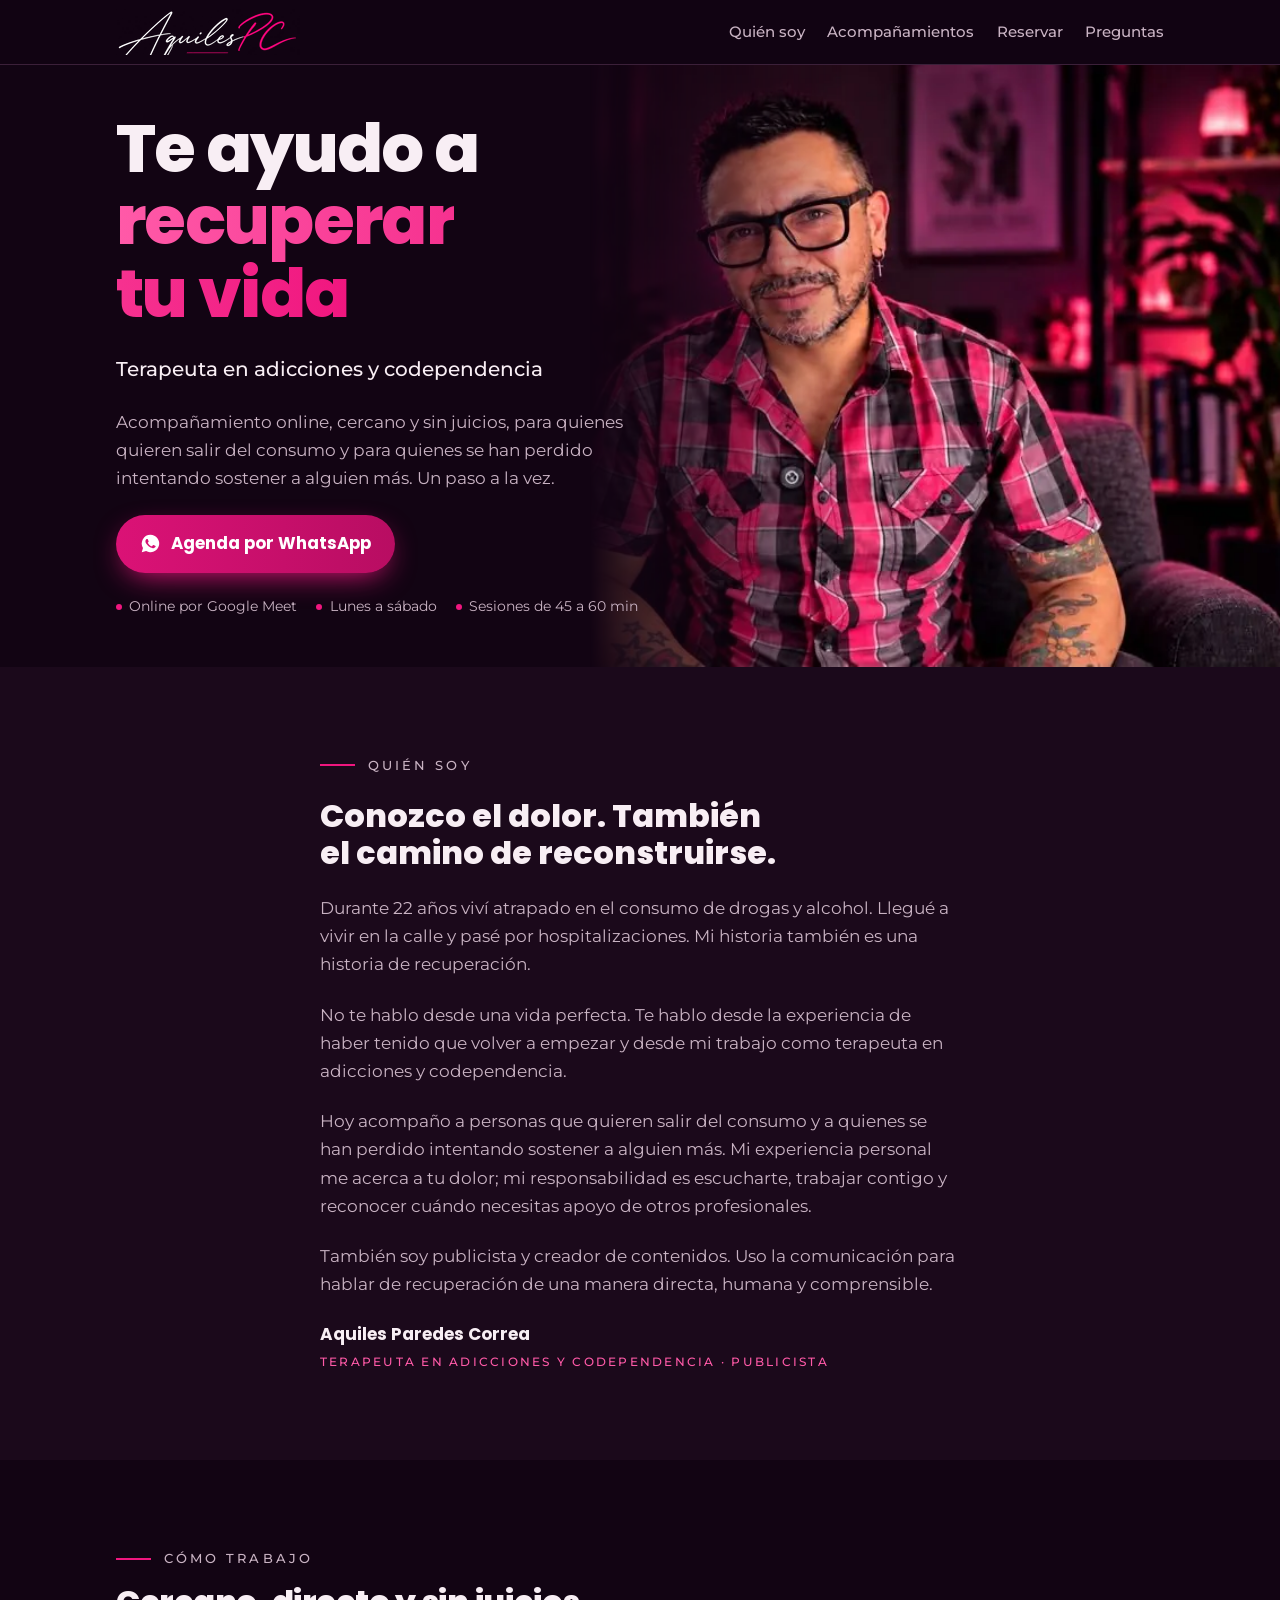
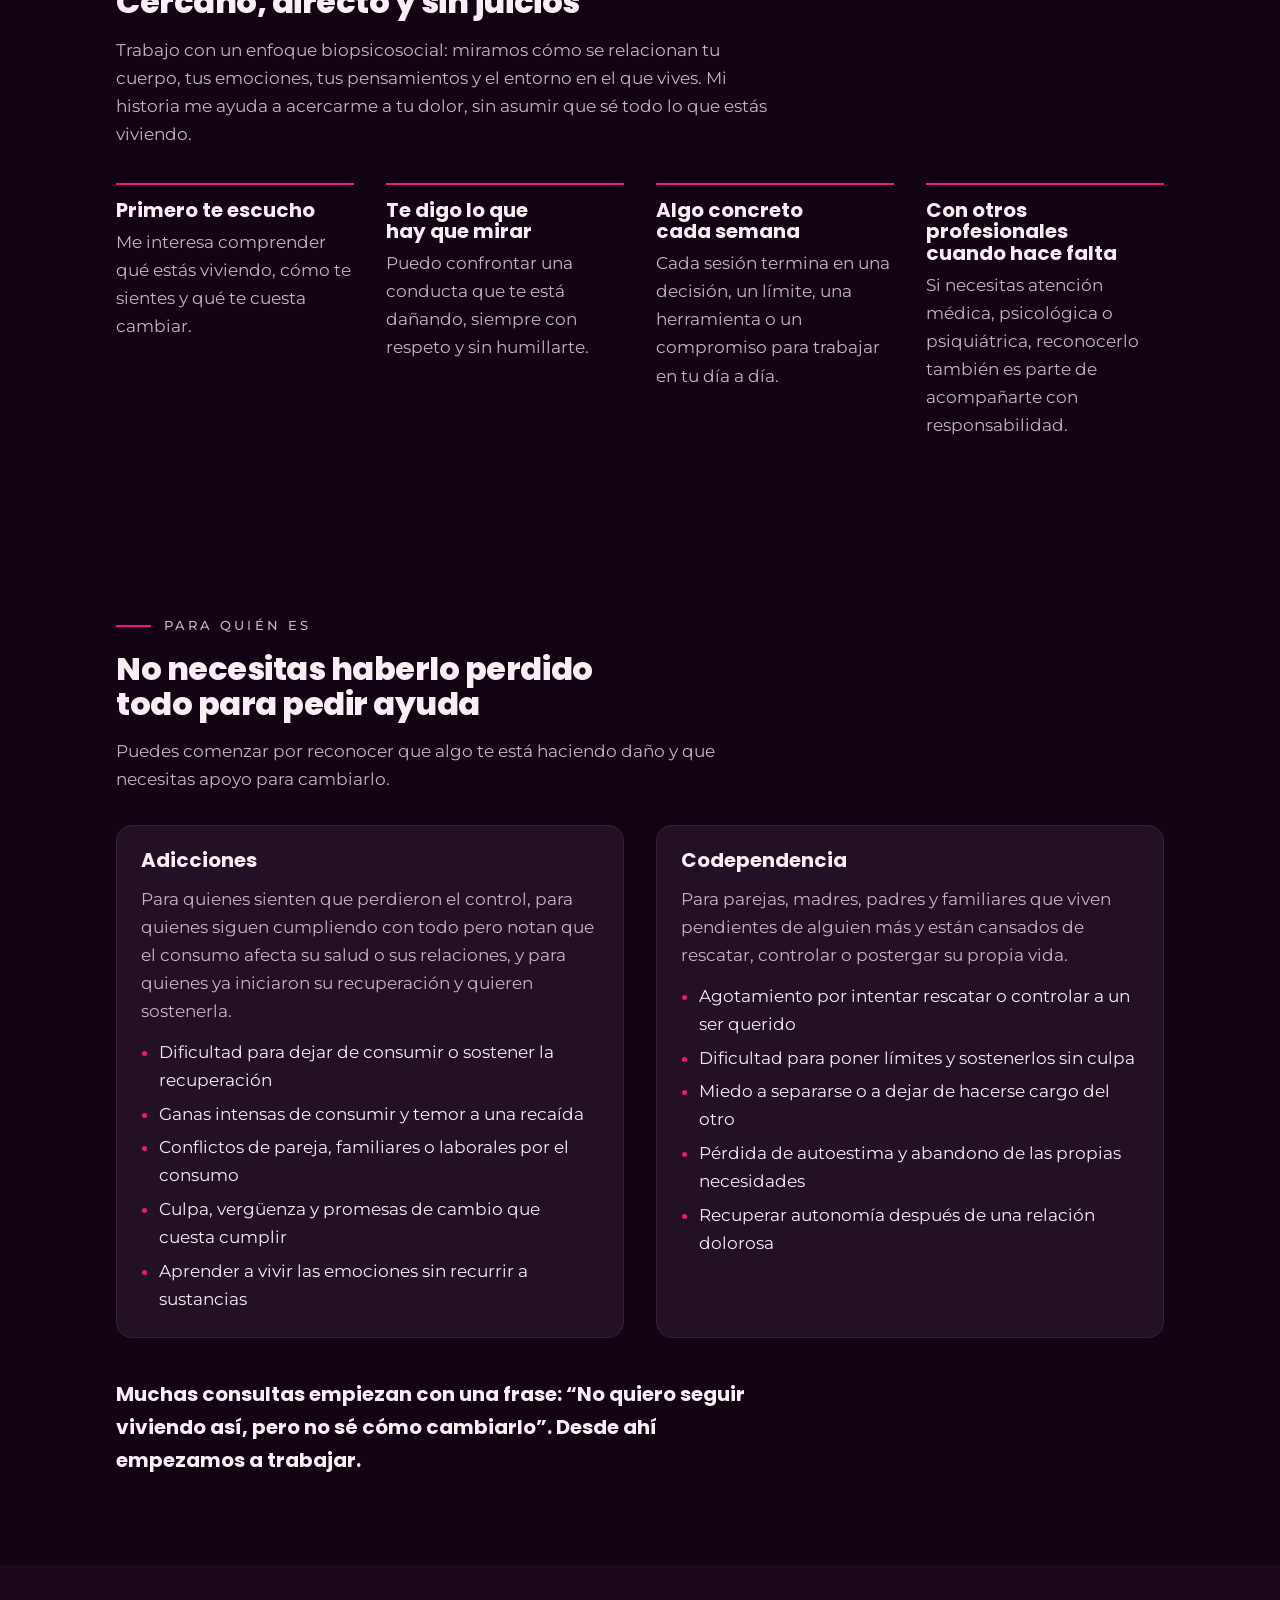
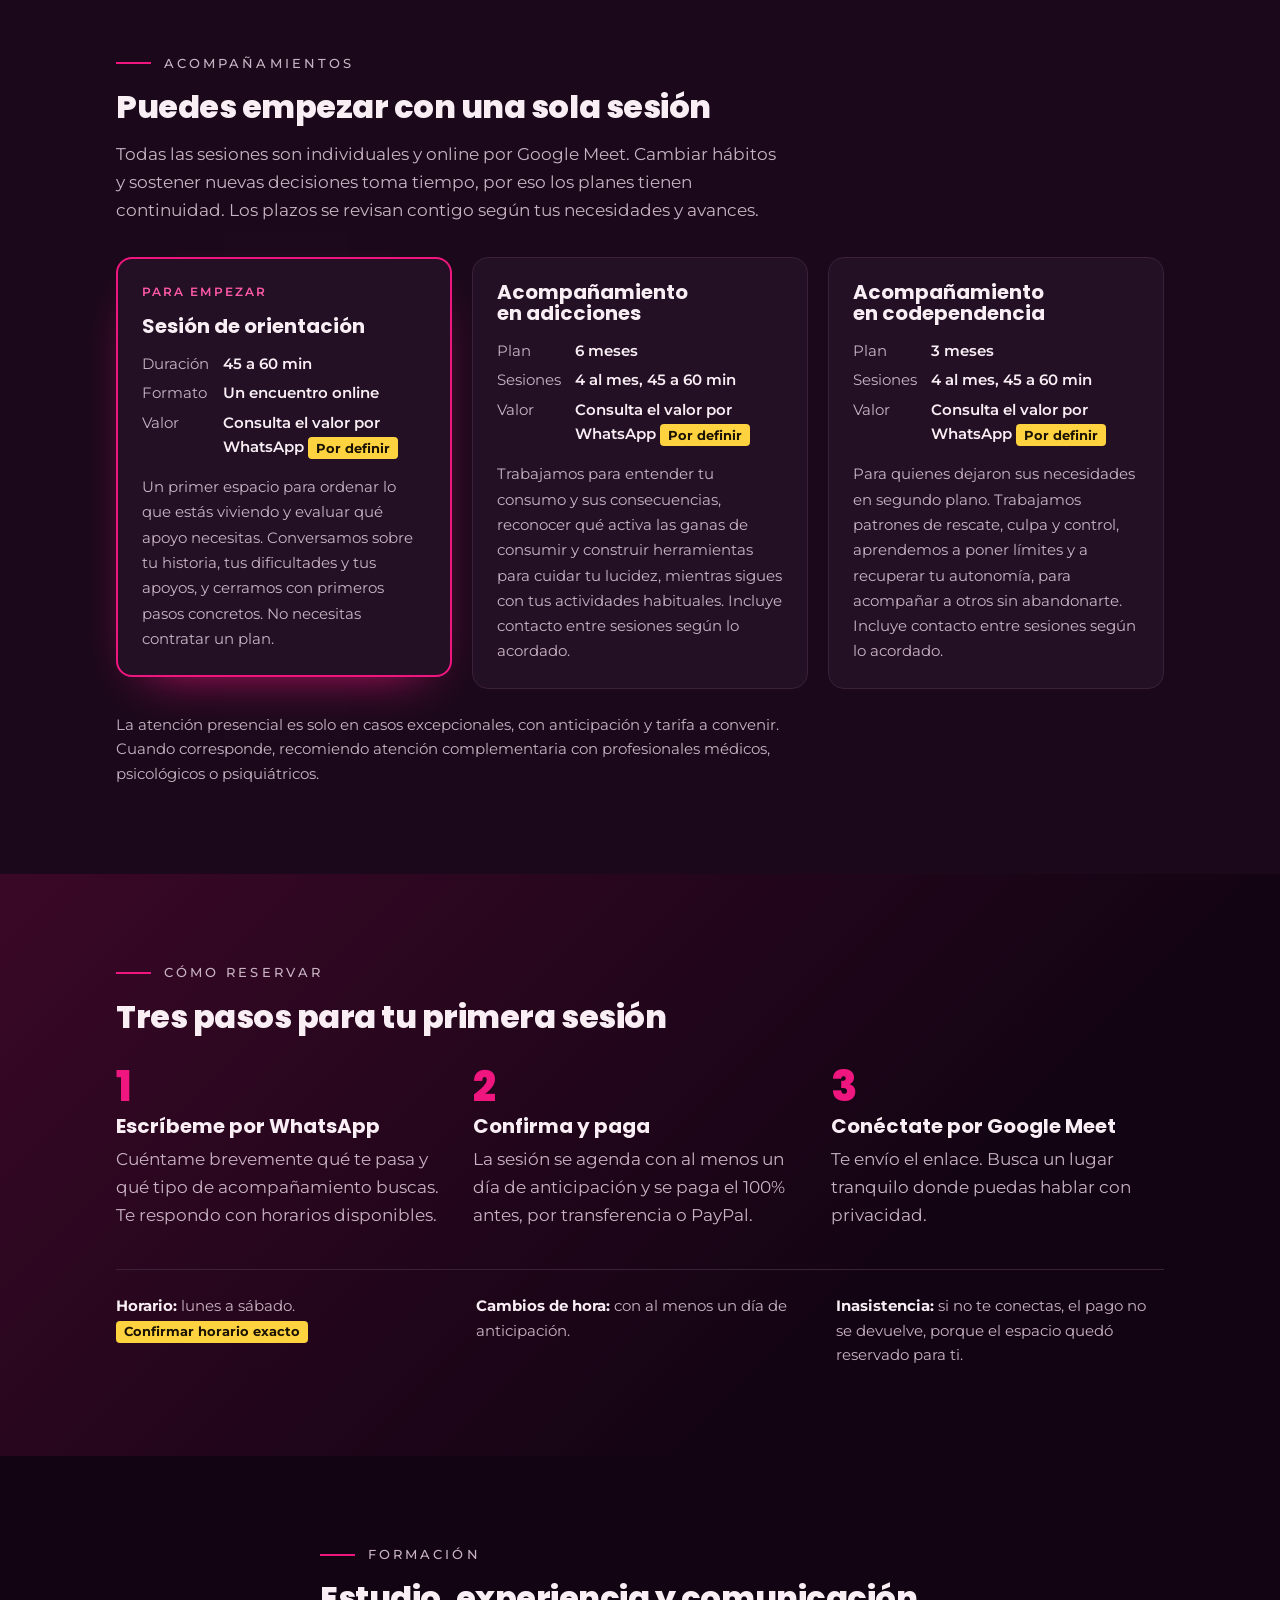
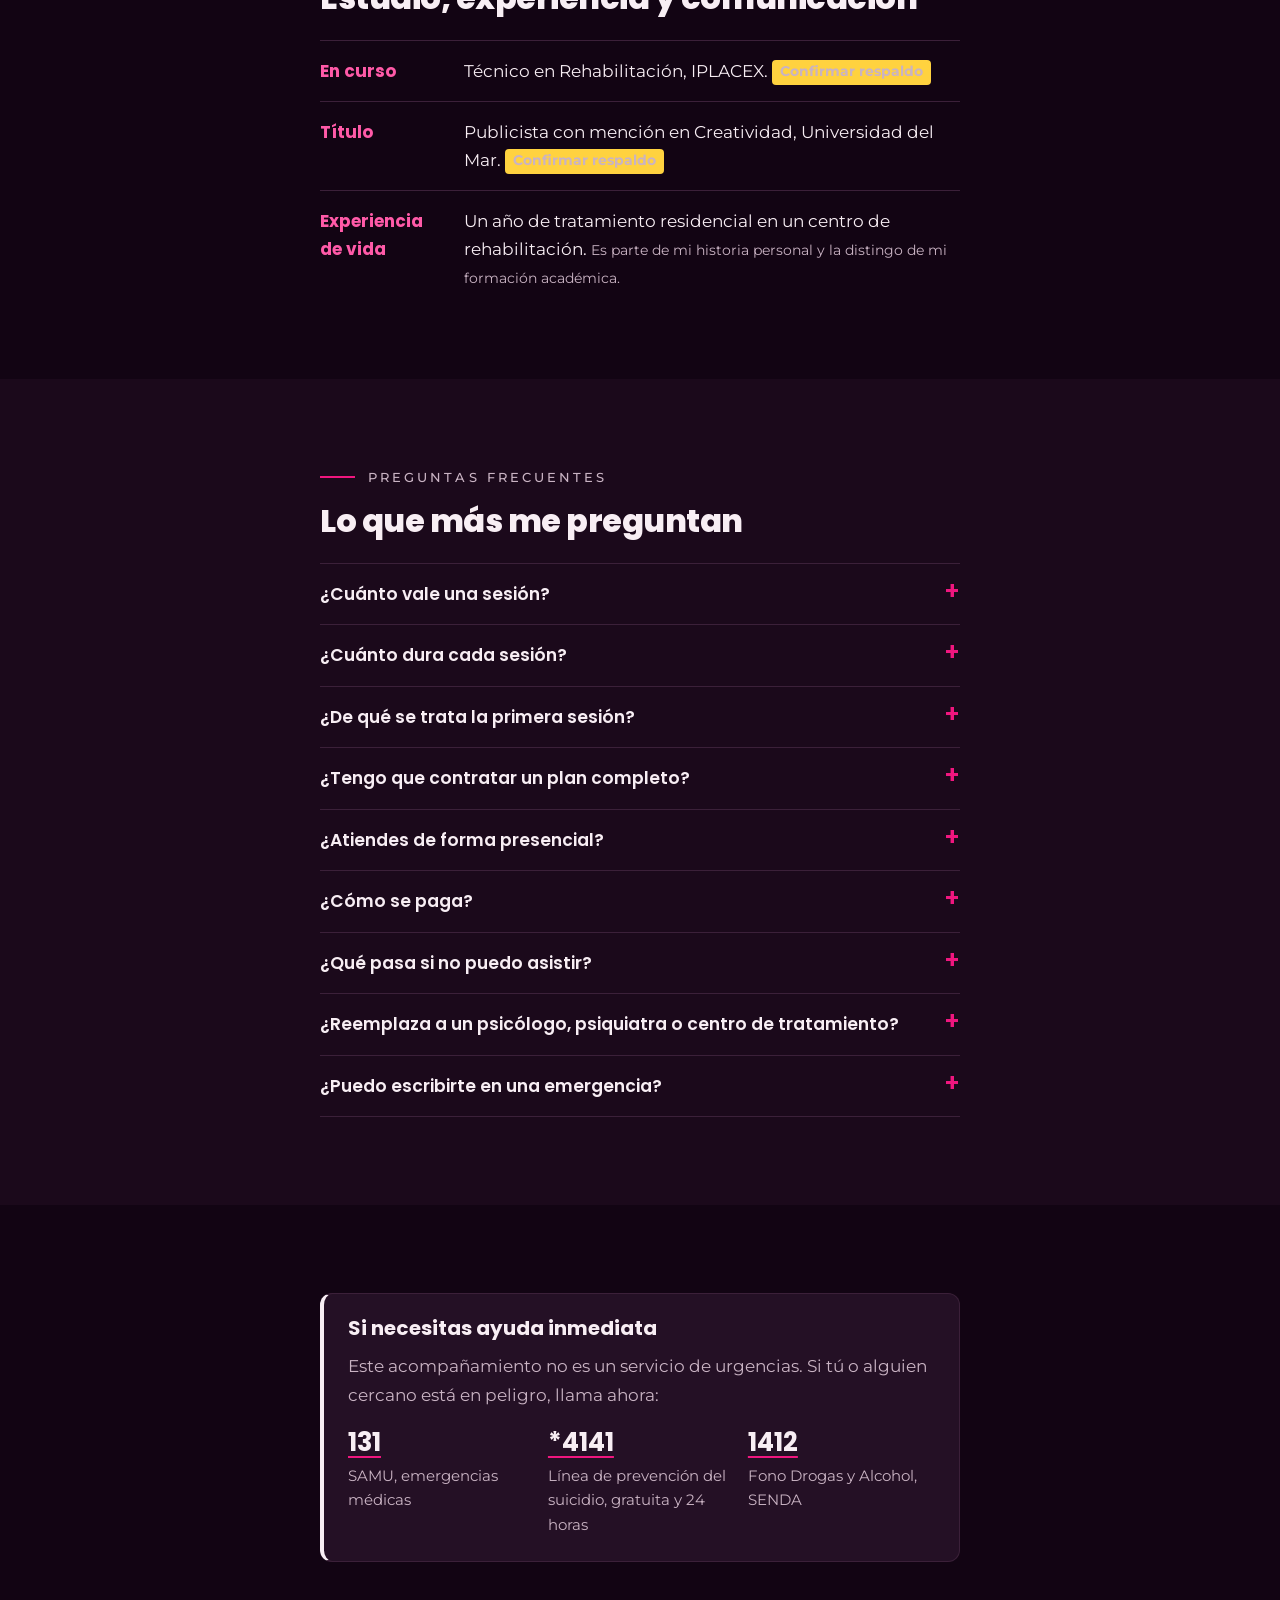
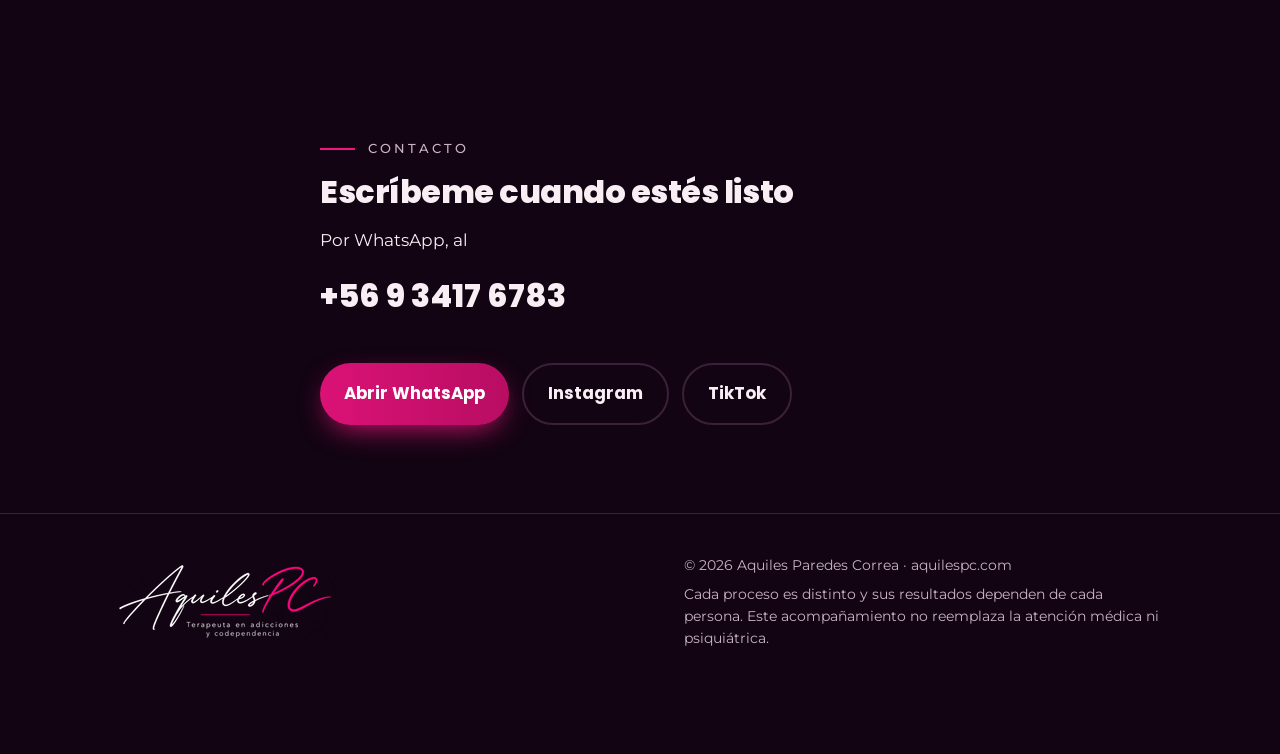
==== commit 73acd548: "Dominio definitivo: aquilespc.com Cambia todas las referencias de aquilespc.cl a aquilespc.com y ada" ====
--- a/index.html
+++ b/index.html
@@ -5,7 +5,7 @@
 <meta name="viewport" content="width=device-width, initial-scale=1, viewport-fit=cover">
 <title>Aquiles Paredes Correa | Terapeuta en adicciones y codependencia online</title>
 <meta name="description" content="Aquiles Paredes Correa, terapeuta en adicciones y codependencia. Sesiones online por Google Meet, cercanas y sin juicios. Agenda por WhatsApp.">
-<link rel="canonical" href="https://aquilespc.cl/">
+<link rel="canonical" href="https://aquilespc.com/">
 <meta name="theme-color" content="#120413">
 
 <link rel="icon" href="favicon.ico" sizes="16x16 32x32 48x48">
@@ -15,10 +15,10 @@
 <meta property="og:type" content="website">
 <meta property="og:site_name" content="AquilesPC">
 <meta property="og:locale" content="es_CL">
-<meta property="og:url" content="https://aquilespc.cl/">
+<meta property="og:url" content="https://aquilespc.com/">
 <meta property="og:title" content="Aquiles Paredes Correa | Terapeuta en adicciones y codependencia online">
 <meta property="og:description" content="Acompañamiento online, cercano y sin juicios, para quienes quieren salir del consumo y para quienes se han perdido intentando sostener a alguien más.">
-<meta property="og:image" content="https://aquilespc.cl/img/og.jpg">
+<meta property="og:image" content="https://aquilespc.com/img/og.jpg">
 <meta property="og:image:type" content="image/jpeg">
 <meta property="og:image:width" content="1600">
 <meta property="og:image:height" content="533">
@@ -26,12 +26,14 @@
 <meta name="twitter:card" content="summary_large_image">
 <meta name="twitter:title" content="Aquiles Paredes Correa | Terapeuta en adicciones y codependencia online">
 <meta name="twitter:description" content="Acompañamiento online, cercano y sin juicios, para quienes quieren salir del consumo y para quienes se han perdido intentando sostener a alguien más.">
-<meta name="twitter:image" content="https://aquilespc.cl/img/og.jpg">
+<meta name="twitter:image" content="https://aquilespc.com/img/og.jpg">
 <meta name="twitter:image:alt" content="Aquiles Paredes Correa junto al texto «Te ayudo a recuperar tu vida. Terapeuta en adicciones y codependencia».">
 
 <link rel="preconnect" href="https://fonts.googleapis.com">
 <link rel="preconnect" href="https://fonts.gstatic.com" crossorigin>
-<link rel="stylesheet" href="https://fonts.googleapis.com/css2?family=Poppins:wght@600;700;800&family=Montserrat:wght@400;500;600&display=swap">
+<!-- Fuentes de Google cargadas sin bloquear el primer dibujo de la página (mejora la velocidad en celular). -->
+<link rel="stylesheet" href="https://fonts.googleapis.com/css2?family=Poppins:wght@600;700;800&family=Montserrat:wght@400;500;600&display=swap" media="print" onload="this.media='all'">
+<noscript><link rel="stylesheet" href="https://fonts.googleapis.com/css2?family=Poppins:wght@600;700;800&family=Montserrat:wght@400;500;600&display=swap"></noscript>
 <link rel="stylesheet" href="css/styles.css">
 <!-- Ajustes del sitio (Google Analytics, WhatsApp, pendientes): al comienzo de js/main.js -->
 <script src="js/main.js" defer></script>
@@ -42,12 +44,12 @@
   "@graph": [
     {
       "@type": "Person",
-      "@id": "https://aquilespc.cl/#aquiles",
+      "@id": "https://aquilespc.com/#aquiles",
       "name": "Aquiles Paredes Correa",
       "alternateName": "AquilesPC",
       "jobTitle": "Terapeuta en adicciones y codependencia",
-      "url": "https://aquilespc.cl/",
-      "image": "https://aquilespc.cl/img/aquiles-paredes-correa-660.jpg",
+      "url": "https://aquilespc.com/",
+      "image": "https://aquilespc.com/img/aquiles-paredes-correa-660.jpg",
       "knowsLanguage": "es",
       "sameAs": [
         "https://instagram.com/aquiles.paredes.correa",
@@ -56,14 +58,14 @@
     },
     {
       "@type": "ProfessionalService",
-      "@id": "https://aquilespc.cl/#servicio",
+      "@id": "https://aquilespc.com/#servicio",
       "name": "AquilesPC · Aquiles Paredes Correa",
       "description": "Acompañamiento online en adicciones y codependencia, cercano y sin juicios, para quienes quieren salir del consumo y para quienes se han perdido intentando sostener a alguien más. Sesiones individuales por Google Meet.",
-      "url": "https://aquilespc.cl/",
+      "url": "https://aquilespc.com/",
       "telephone": "+56934176783",
-      "image": "https://aquilespc.cl/img/og.jpg",
-      "logo": "https://aquilespc.cl/img/logo-aquilespc-completo-520.png",
-      "founder": { "@id": "https://aquilespc.cl/#aquiles" },
+      "image": "https://aquilespc.com/img/og.jpg",
+      "logo": "https://aquilespc.com/img/logo-aquilespc-completo-520.png",
+      "founder": { "@id": "https://aquilespc.com/#aquiles" },
       "areaServed": { "@type": "Country", "name": "Chile" },
       "knowsLanguage": "es",
       "contactPoint": {
@@ -165,8 +167,8 @@
     <div class="wrap">
       <div class="photo">
         <picture>
-          <source type="image/webp" srcset="img/aquiles-paredes-correa-360.webp 360w, img/aquiles-paredes-correa-480.webp 480w, img/aquiles-paredes-correa-660.webp 660w" sizes="(max-width: 760px) 100vw, 54vw">
-          <img src="img/aquiles-paredes-correa-660.jpg" srcset="img/aquiles-paredes-correa-360.jpg 360w, img/aquiles-paredes-correa-480.jpg 480w, img/aquiles-paredes-correa-660.jpg 660w" sizes="(max-width: 760px) 100vw, 54vw" alt="Aquiles Paredes Correa sentado en un sillón, sonriendo, en su espacio de trabajo" width="660" height="533" fetchpriority="high">
+          <source type="image/webp" srcset="img/aquiles-paredes-correa-360.webp 360w, img/aquiles-paredes-correa-480.webp 480w, img/aquiles-paredes-correa-660.webp 660w" sizes="(max-width: 760px) 100vw, 660px">
+          <img src="img/aquiles-paredes-correa-660.jpg" srcset="img/aquiles-paredes-correa-360.jpg 360w, img/aquiles-paredes-correa-480.jpg 480w, img/aquiles-paredes-correa-660.jpg 660w" sizes="(max-width: 760px) 100vw, 660px" alt="Aquiles Paredes Correa sentado en un sillón, sonriendo, en su espacio de trabajo" width="660" height="533" fetchpriority="high">
         </picture>
       </div>
       <div class="copy">
@@ -361,7 +363,7 @@
   <div class="wrap">
     <img src="img/logo-aquilespc-completo-440.png" srcset="img/logo-aquilespc-completo-220.png 220w, img/logo-aquilespc-completo-440.png 440w, img/logo-aquilespc-completo-520.png 520w" sizes="220px" alt="AquilesPC, terapeuta en adicciones y codependencia" width="520" height="186" loading="lazy" decoding="async">
     <div class="fine">
-      <p>© 2026 Aquiles Paredes Correa · aquilespc.cl</p>
+      <p>© 2026 Aquiles Paredes Correa · aquilespc.com</p>
       <p>Cada proceso es distinto y sus resultados dependen de cada persona. Este acompañamiento no reemplaza la atención médica ni psiquiátrica.</p>
     </div>
   </div>
--- a/css/styles.css
+++ b/css/styles.css
@@ -1,4 +1,4 @@
-/* AquilesPC · aquilespc.cl
+/* AquilesPC · aquilespc.com
    Layout: una sola columna de lectura (~42rem) sobre fondo ciruela; el hero cruza titular y la foto de Aquiles fundida al fondo.
    Marca: ciruela casi negro, fucsia y blanco, como su logo. */
 :root{
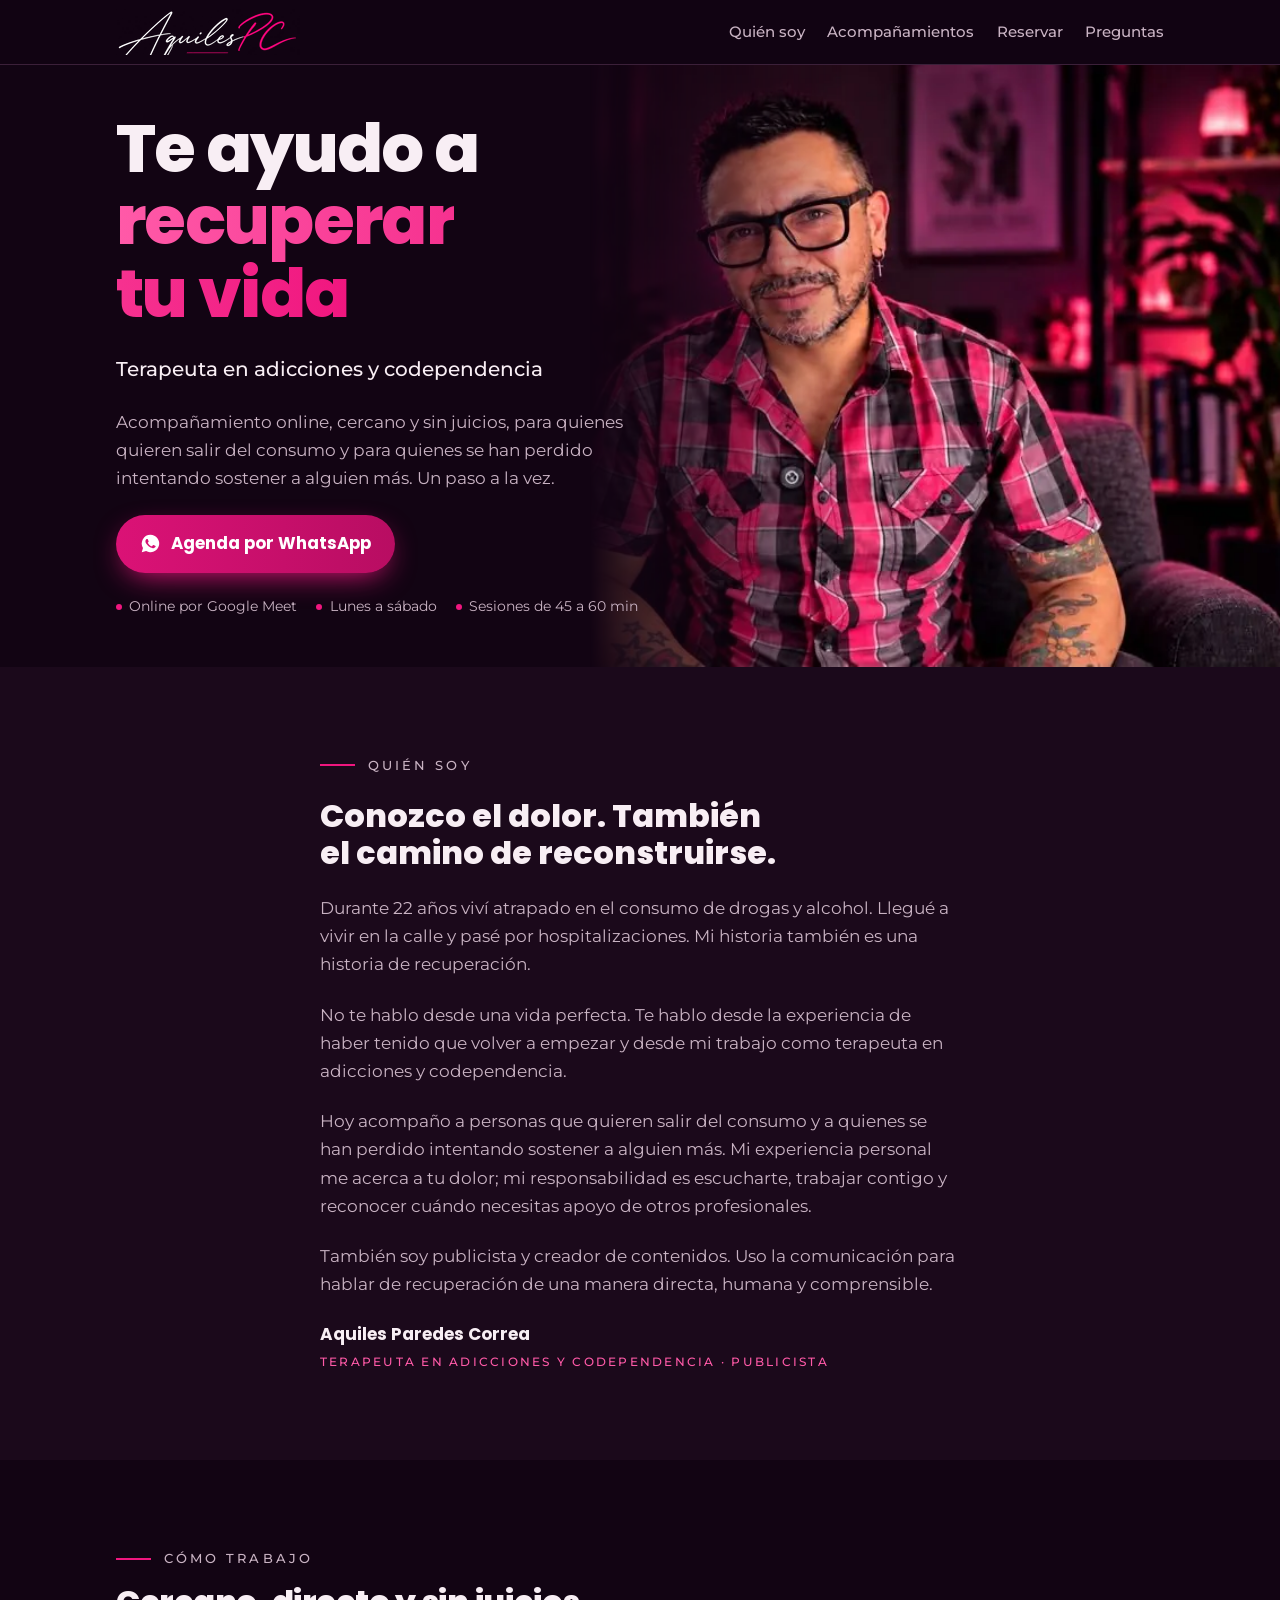
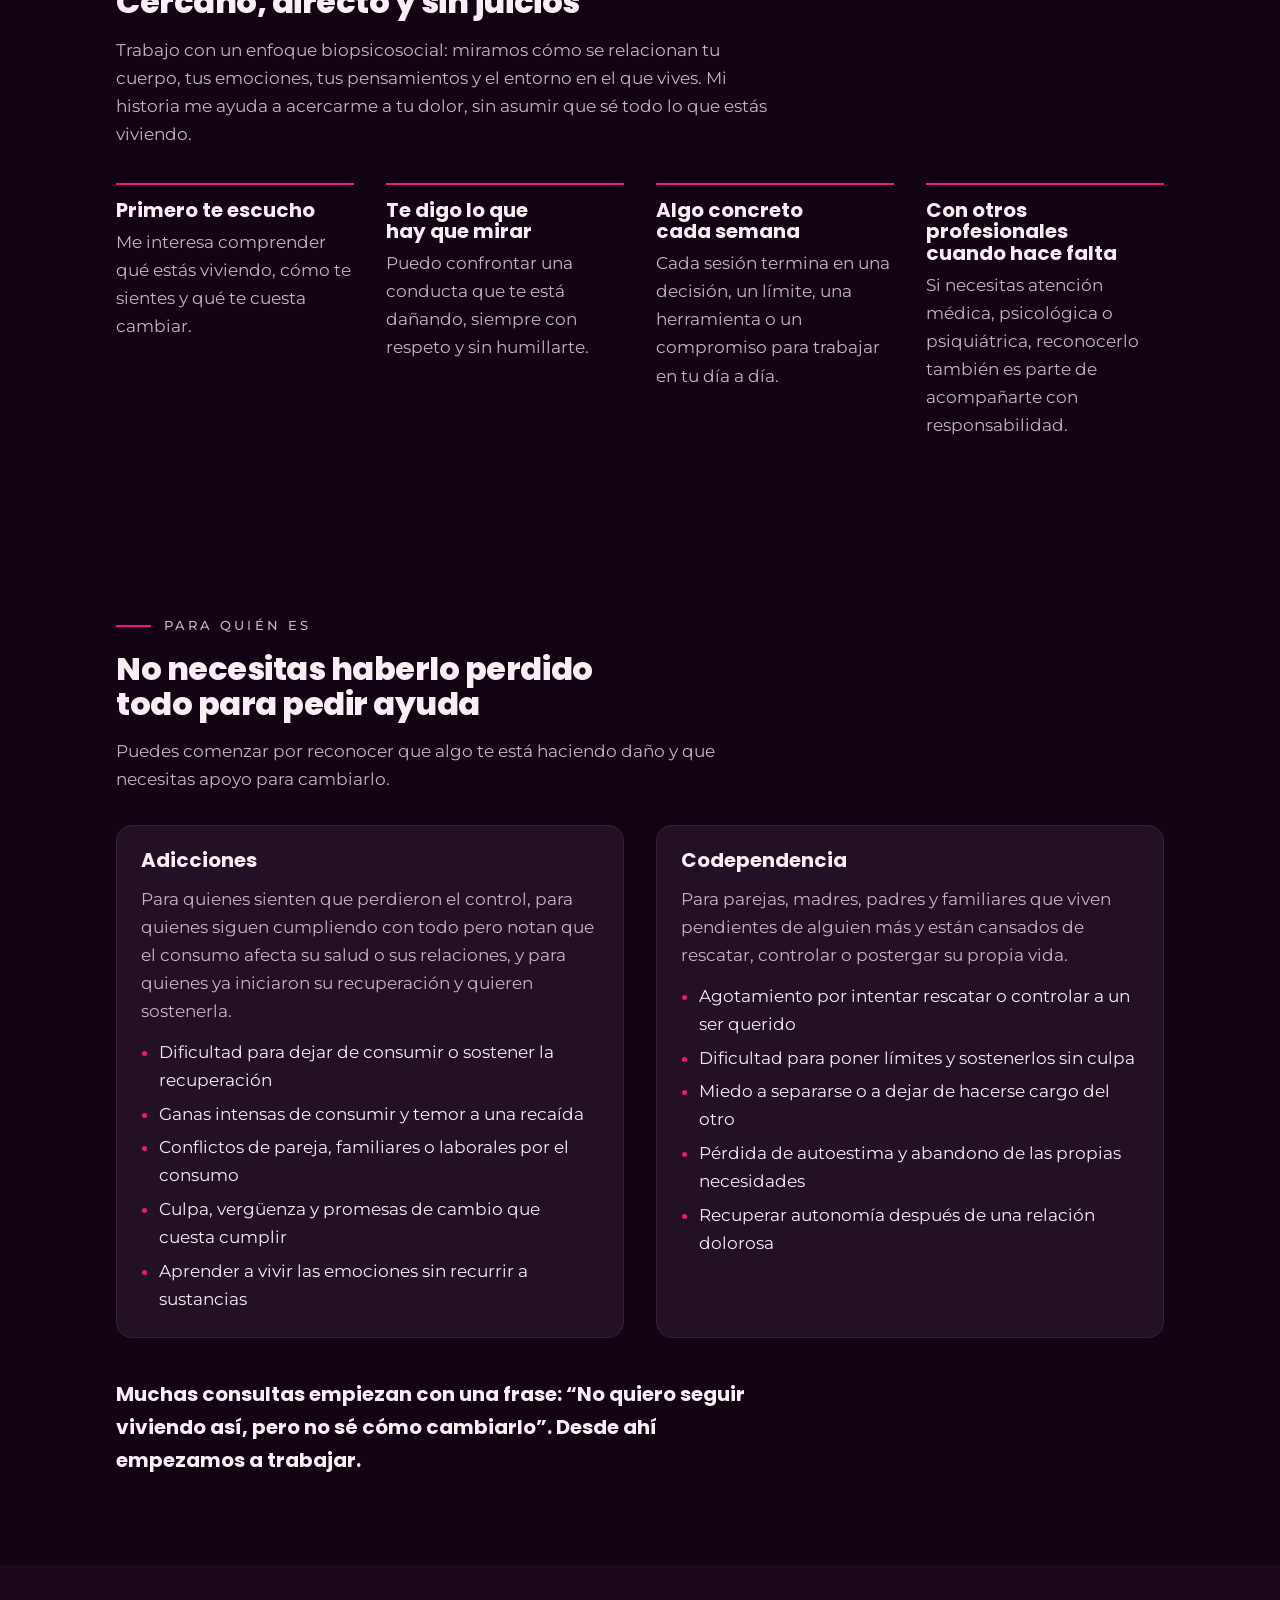
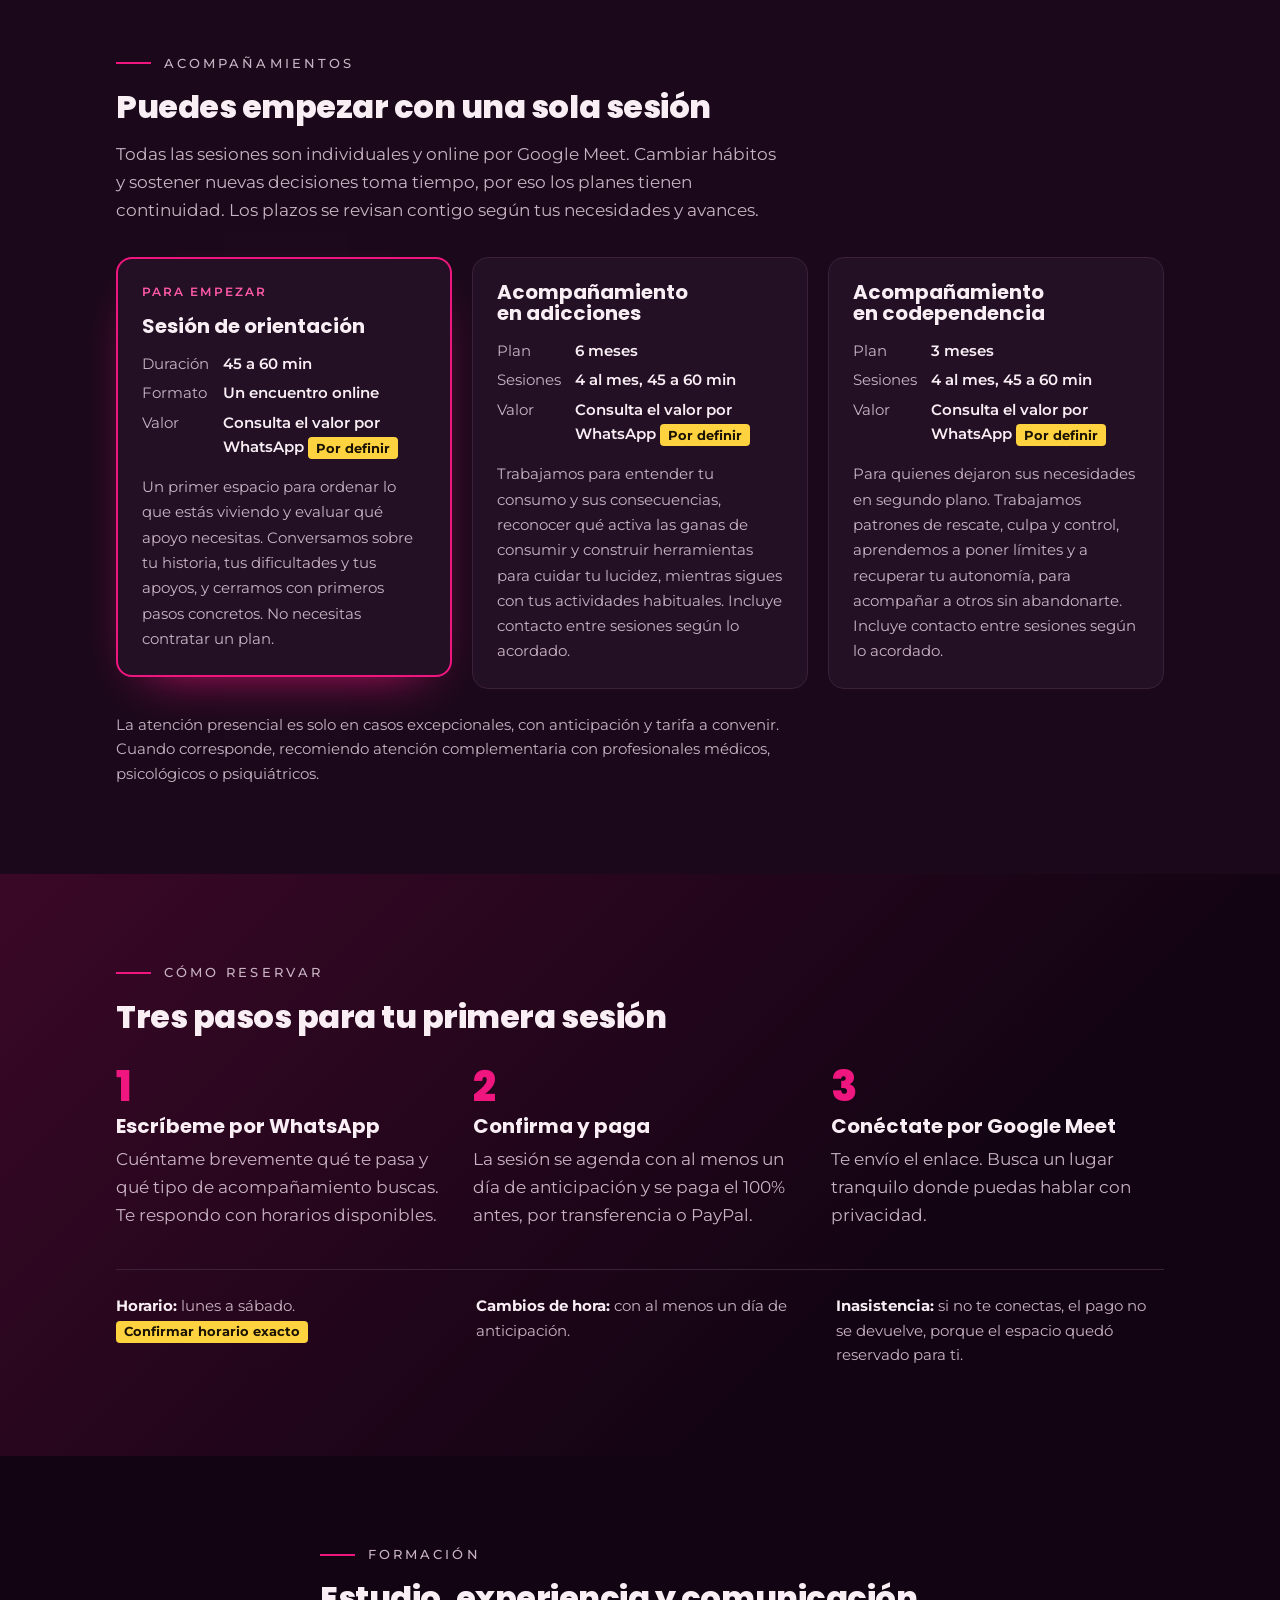
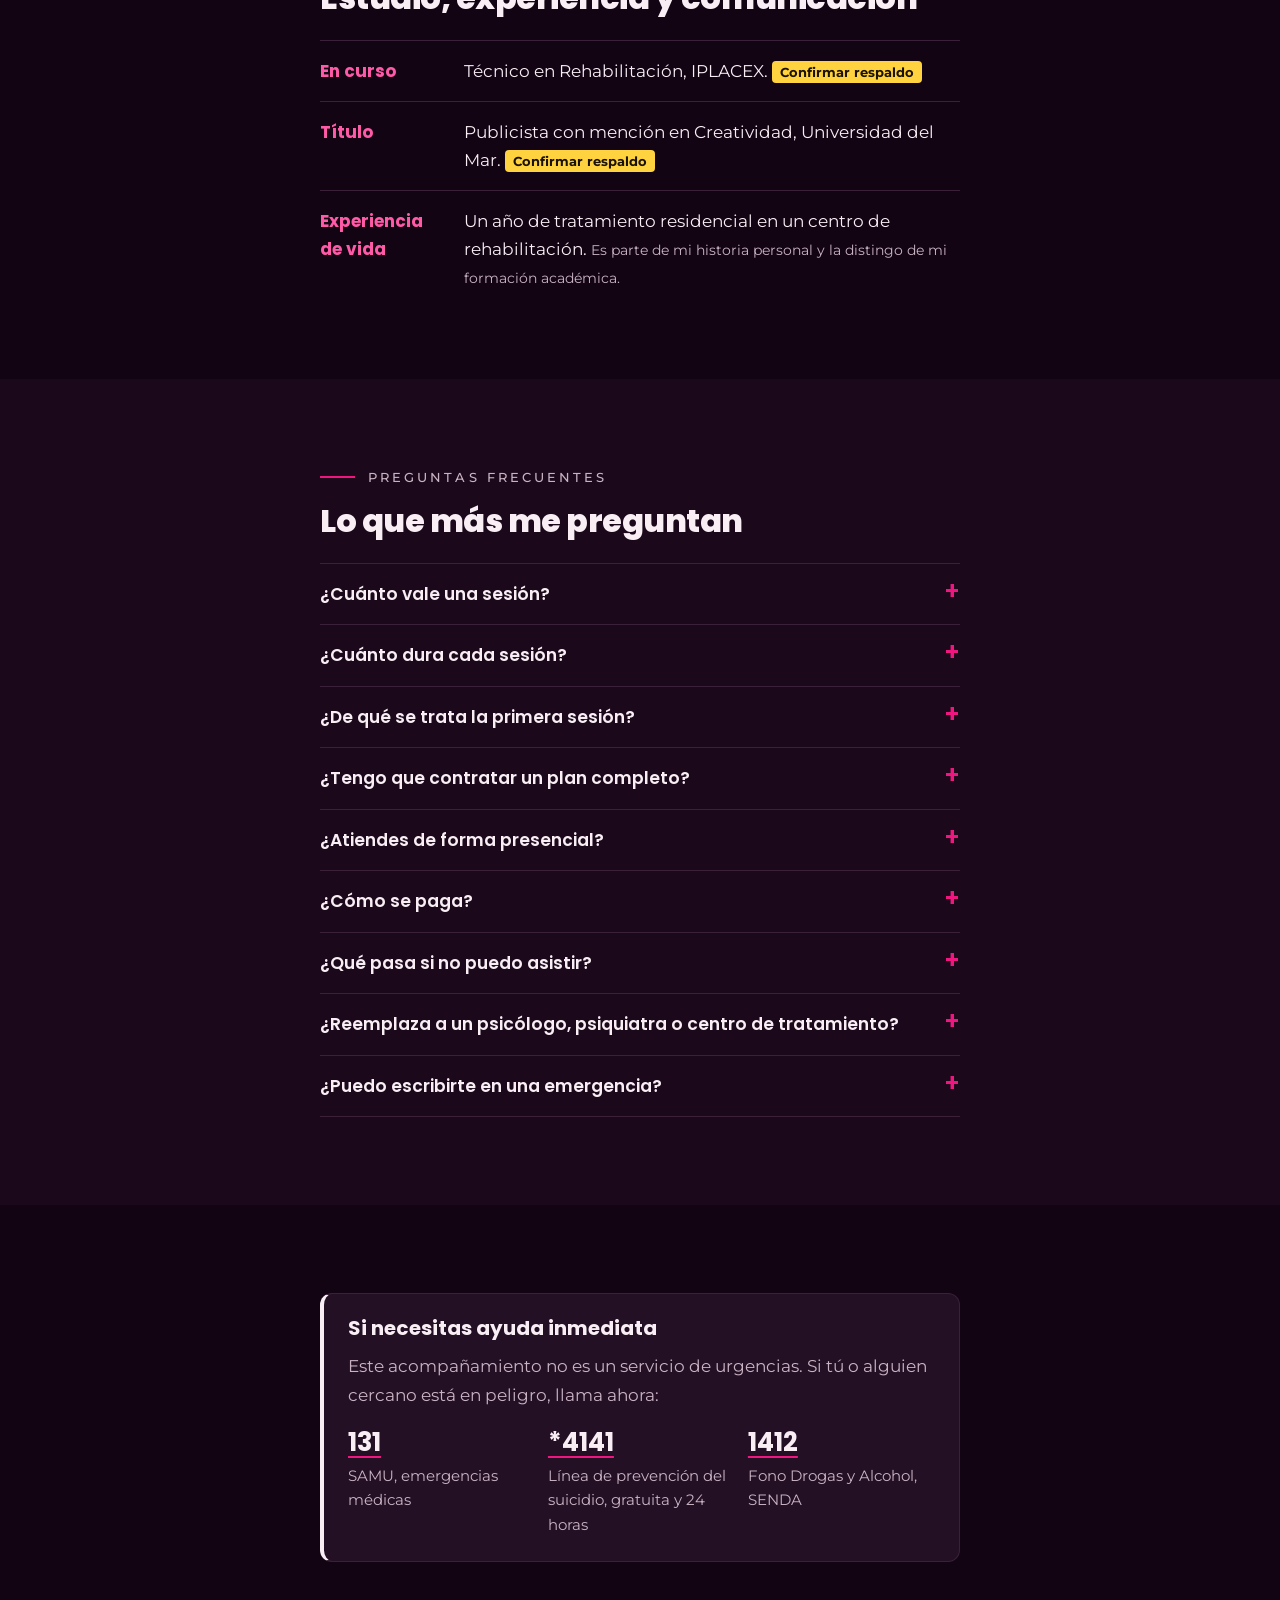
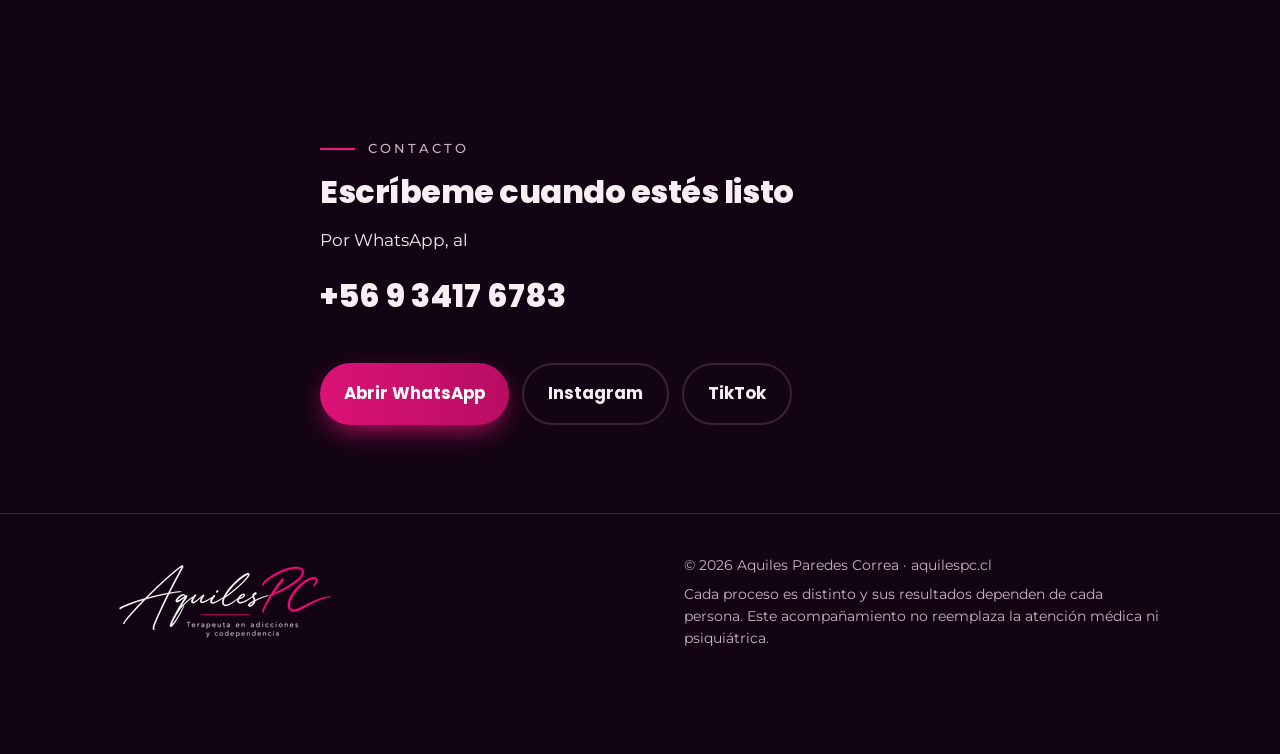
==== commit 83a1c008: "Dominio definitivo: aquilespc.cl El dominio quedó inscrito en NIC Chile a nombre de Aquiles y conect" ====
--- a/index.html
+++ b/index.html
@@ -5,7 +5,7 @@
 <meta name="viewport" content="width=device-width, initial-scale=1, viewport-fit=cover">
 <title>Aquiles Paredes Correa | Terapeuta en adicciones y codependencia online</title>
 <meta name="description" content="Aquiles Paredes Correa, terapeuta en adicciones y codependencia. Sesiones online por Google Meet, cercanas y sin juicios. Agenda por WhatsApp.">
-<link rel="canonical" href="https://aquilespc.com/">
+<link rel="canonical" href="https://aquilespc.cl/">
 <meta name="theme-color" content="#120413">
 
 <link rel="icon" href="favicon.ico" sizes="16x16 32x32 48x48">
@@ -15,10 +15,10 @@
 <meta property="og:type" content="website">
 <meta property="og:site_name" content="AquilesPC">
 <meta property="og:locale" content="es_CL">
-<meta property="og:url" content="https://aquilespc.com/">
+<meta property="og:url" content="https://aquilespc.cl/">
 <meta property="og:title" content="Aquiles Paredes Correa | Terapeuta en adicciones y codependencia online">
 <meta property="og:description" content="Acompañamiento online, cercano y sin juicios, para quienes quieren salir del consumo y para quienes se han perdido intentando sostener a alguien más.">
-<meta property="og:image" content="https://aquilespc.com/img/og.jpg">
+<meta property="og:image" content="https://aquilespc.cl/img/og.jpg">
 <meta property="og:image:type" content="image/jpeg">
 <meta property="og:image:width" content="1600">
 <meta property="og:image:height" content="533">
@@ -26,7 +26,7 @@
 <meta name="twitter:card" content="summary_large_image">
 <meta name="twitter:title" content="Aquiles Paredes Correa | Terapeuta en adicciones y codependencia online">
 <meta name="twitter:description" content="Acompañamiento online, cercano y sin juicios, para quienes quieren salir del consumo y para quienes se han perdido intentando sostener a alguien más.">
-<meta name="twitter:image" content="https://aquilespc.com/img/og.jpg">
+<meta name="twitter:image" content="https://aquilespc.cl/img/og.jpg">
 <meta name="twitter:image:alt" content="Aquiles Paredes Correa junto al texto «Te ayudo a recuperar tu vida. Terapeuta en adicciones y codependencia».">
 
 <link rel="preconnect" href="https://fonts.googleapis.com">
@@ -44,12 +44,12 @@
   "@graph": [
     {
       "@type": "Person",
-      "@id": "https://aquilespc.com/#aquiles",
+      "@id": "https://aquilespc.cl/#aquiles",
       "name": "Aquiles Paredes Correa",
       "alternateName": "AquilesPC",
       "jobTitle": "Terapeuta en adicciones y codependencia",
-      "url": "https://aquilespc.com/",
-      "image": "https://aquilespc.com/img/aquiles-paredes-correa-660.jpg",
+      "url": "https://aquilespc.cl/",
+      "image": "https://aquilespc.cl/img/aquiles-paredes-correa-660.jpg",
       "knowsLanguage": "es",
       "sameAs": [
         "https://instagram.com/aquiles.paredes.correa",
@@ -58,14 +58,14 @@
     },
     {
       "@type": "ProfessionalService",
-      "@id": "https://aquilespc.com/#servicio",
+      "@id": "https://aquilespc.cl/#servicio",
       "name": "AquilesPC · Aquiles Paredes Correa",
       "description": "Acompañamiento online en adicciones y codependencia, cercano y sin juicios, para quienes quieren salir del consumo y para quienes se han perdido intentando sostener a alguien más. Sesiones individuales por Google Meet.",
-      "url": "https://aquilespc.com/",
+      "url": "https://aquilespc.cl/",
       "telephone": "+56934176783",
-      "image": "https://aquilespc.com/img/og.jpg",
-      "logo": "https://aquilespc.com/img/logo-aquilespc-completo-520.png",
-      "founder": { "@id": "https://aquilespc.com/#aquiles" },
+      "image": "https://aquilespc.cl/img/og.jpg",
+      "logo": "https://aquilespc.cl/img/logo-aquilespc-completo-520.png",
+      "founder": { "@id": "https://aquilespc.cl/#aquiles" },
       "areaServed": { "@type": "Country", "name": "Chile" },
       "knowsLanguage": "es",
       "contactPoint": {
@@ -363,7 +363,7 @@
   <div class="wrap">
     <img src="img/logo-aquilespc-completo-440.png" srcset="img/logo-aquilespc-completo-220.png 220w, img/logo-aquilespc-completo-440.png 440w, img/logo-aquilespc-completo-520.png 520w" sizes="220px" alt="AquilesPC, terapeuta en adicciones y codependencia" width="520" height="186" loading="lazy" decoding="async">
     <div class="fine">
-      <p>© 2026 Aquiles Paredes Correa · aquilespc.com</p>
+      <p>© 2026 Aquiles Paredes Correa · aquilespc.cl</p>
       <p>Cada proceso es distinto y sus resultados dependen de cada persona. Este acompañamiento no reemplaza la atención médica ni psiquiátrica.</p>
     </div>
   </div>
--- a/css/styles.css
+++ b/css/styles.css
@@ -1,4 +1,4 @@
-/* AquilesPC · aquilespc.com
+/* AquilesPC · aquilespc.cl
    Layout: una sola columna de lectura (~42rem) sobre fondo ciruela; el hero cruza titular y la foto de Aquiles fundida al fondo.
    Marca: ciruela casi negro, fucsia y blanco, como su logo. */
 :root{
@@ -43,8 +43,8 @@
 .skip:focus{top:calc(12px + env(safe-area-inset-top,0px))}
 
 /* Pendientes: etiquetas amarillas. Ocultas salvo que js/main.js agregue la clase .ver-pendientes (ver AJUSTES.mostrarPendientes). */
-.todo{display:none;font-size:.8rem;background:#FFD23F;color:#1A1200;padding:.1rem .5rem;border-radius:4px;font-weight:700;font-family:var(--body);line-height:1.5;vertical-align:middle}
-.ver-pendientes .todo{display:inline-block}
+.todo{display:none}
+.ver-pendientes .todo{display:inline-block;font-size:.8rem;background:#FFD23F;color:#1A1200;padding:.1rem .5rem;border-radius:4px;font-weight:700;font-family:var(--body);line-height:1.5;vertical-align:middle}
 
 /* Barra superior */
 .top{position:sticky;top:env(safe-area-inset-top,0px);z-index:20;background:rgba(18,4,19,.92);background:color-mix(in srgb,var(--bg) 88%,transparent);-webkit-backdrop-filter:blur(10px);backdrop-filter:blur(10px);border-bottom:1px solid var(--line)}
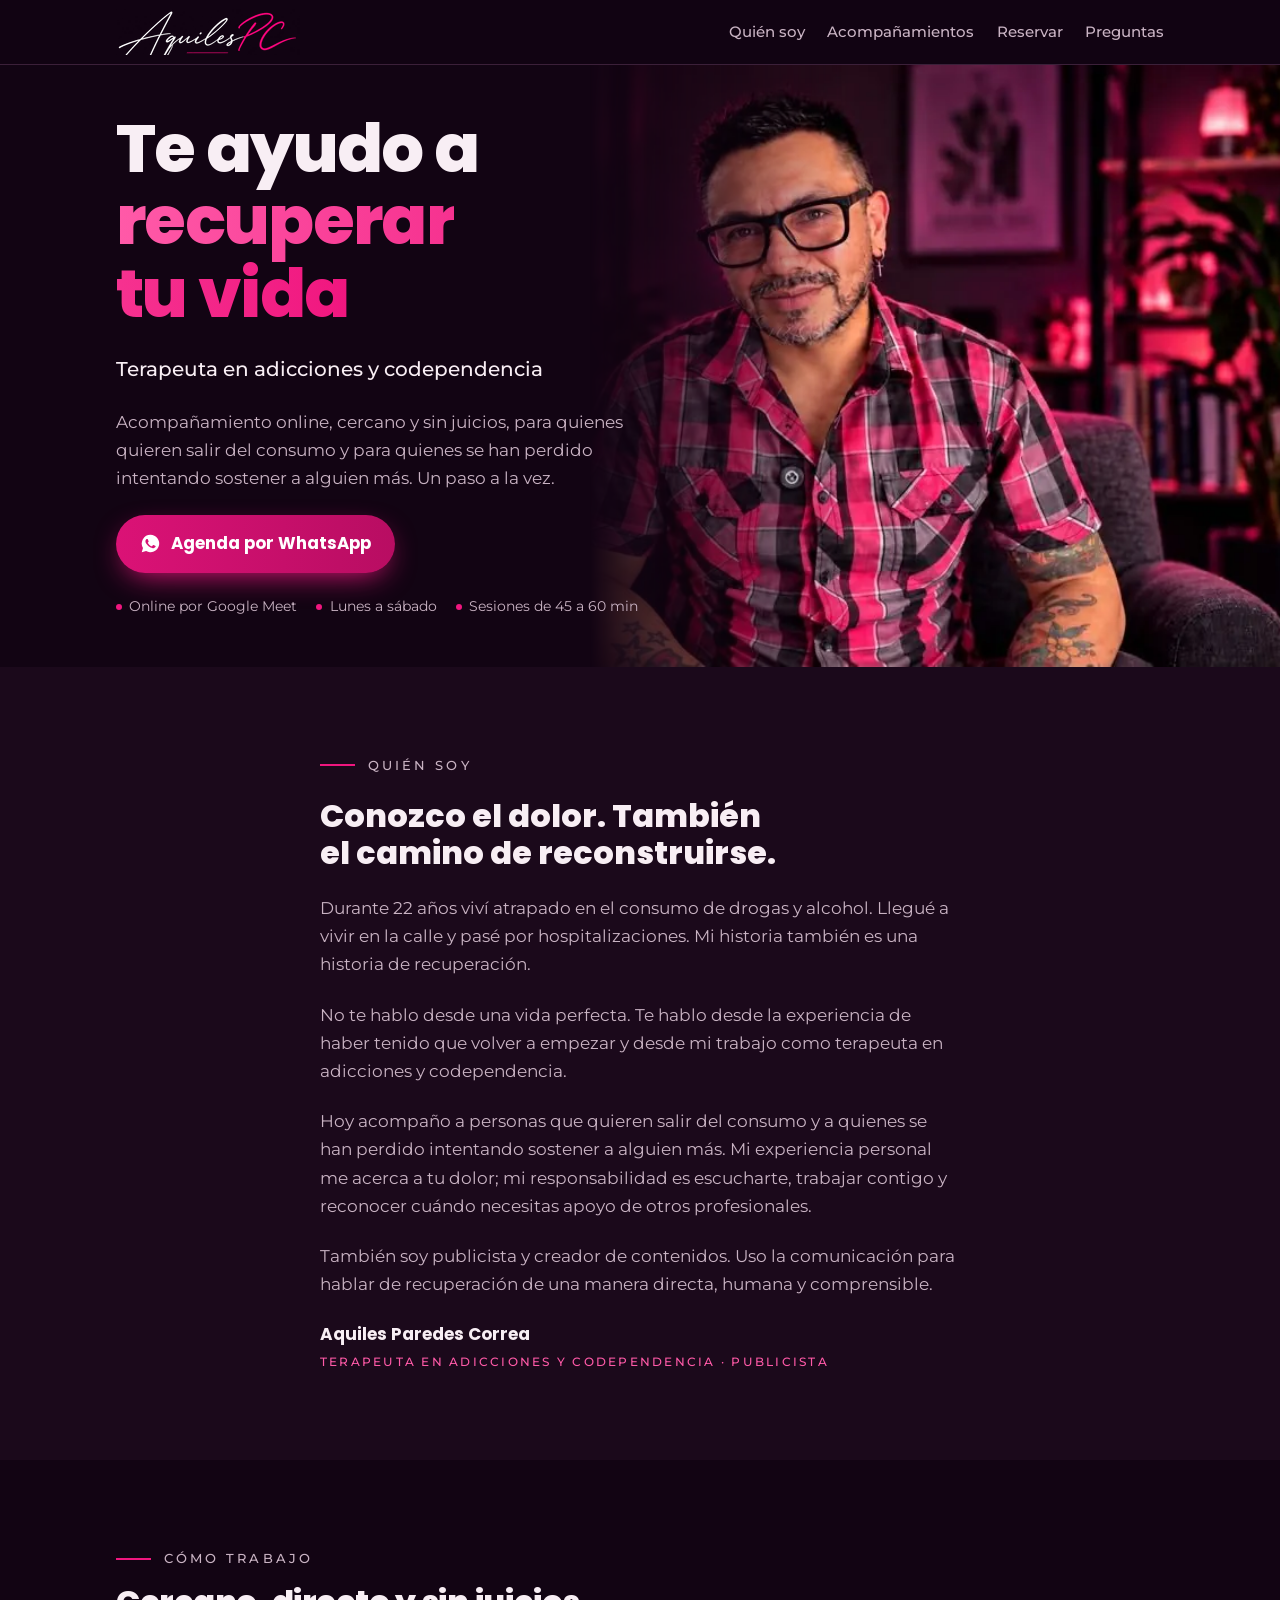
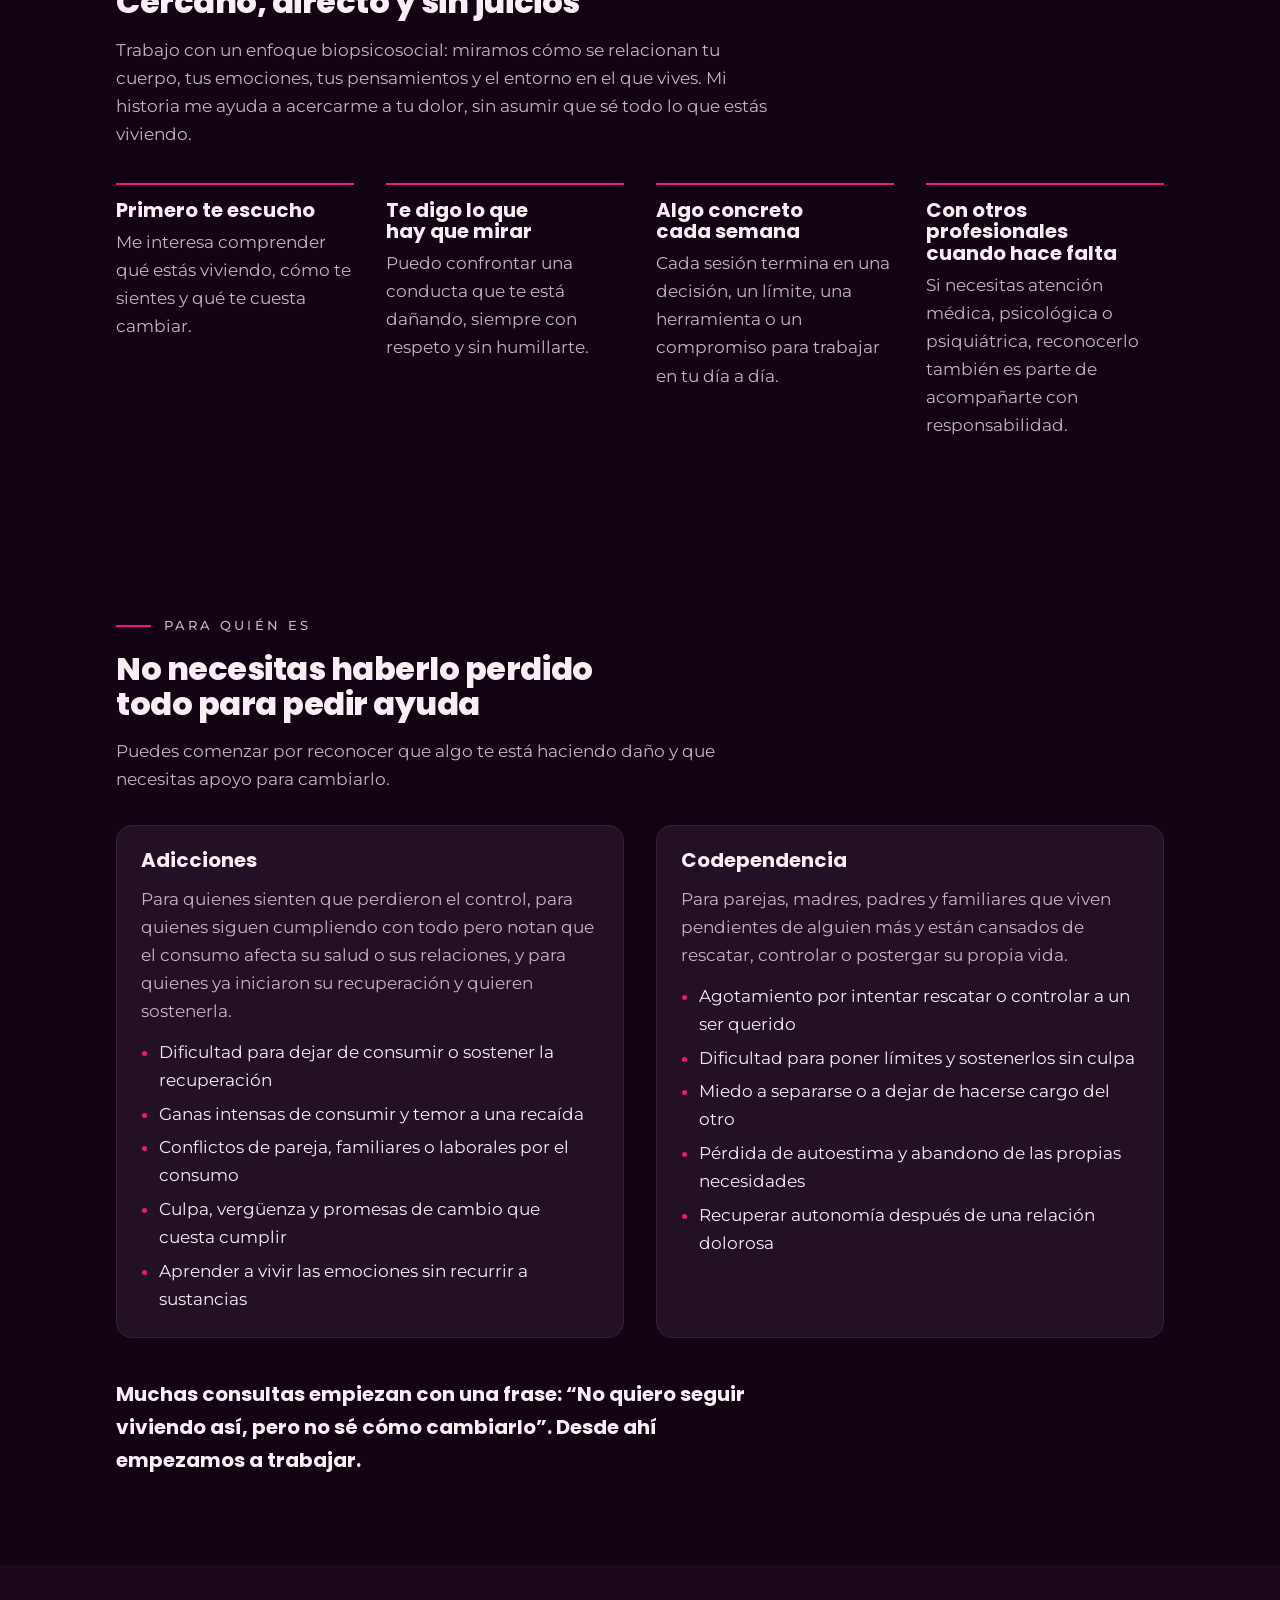
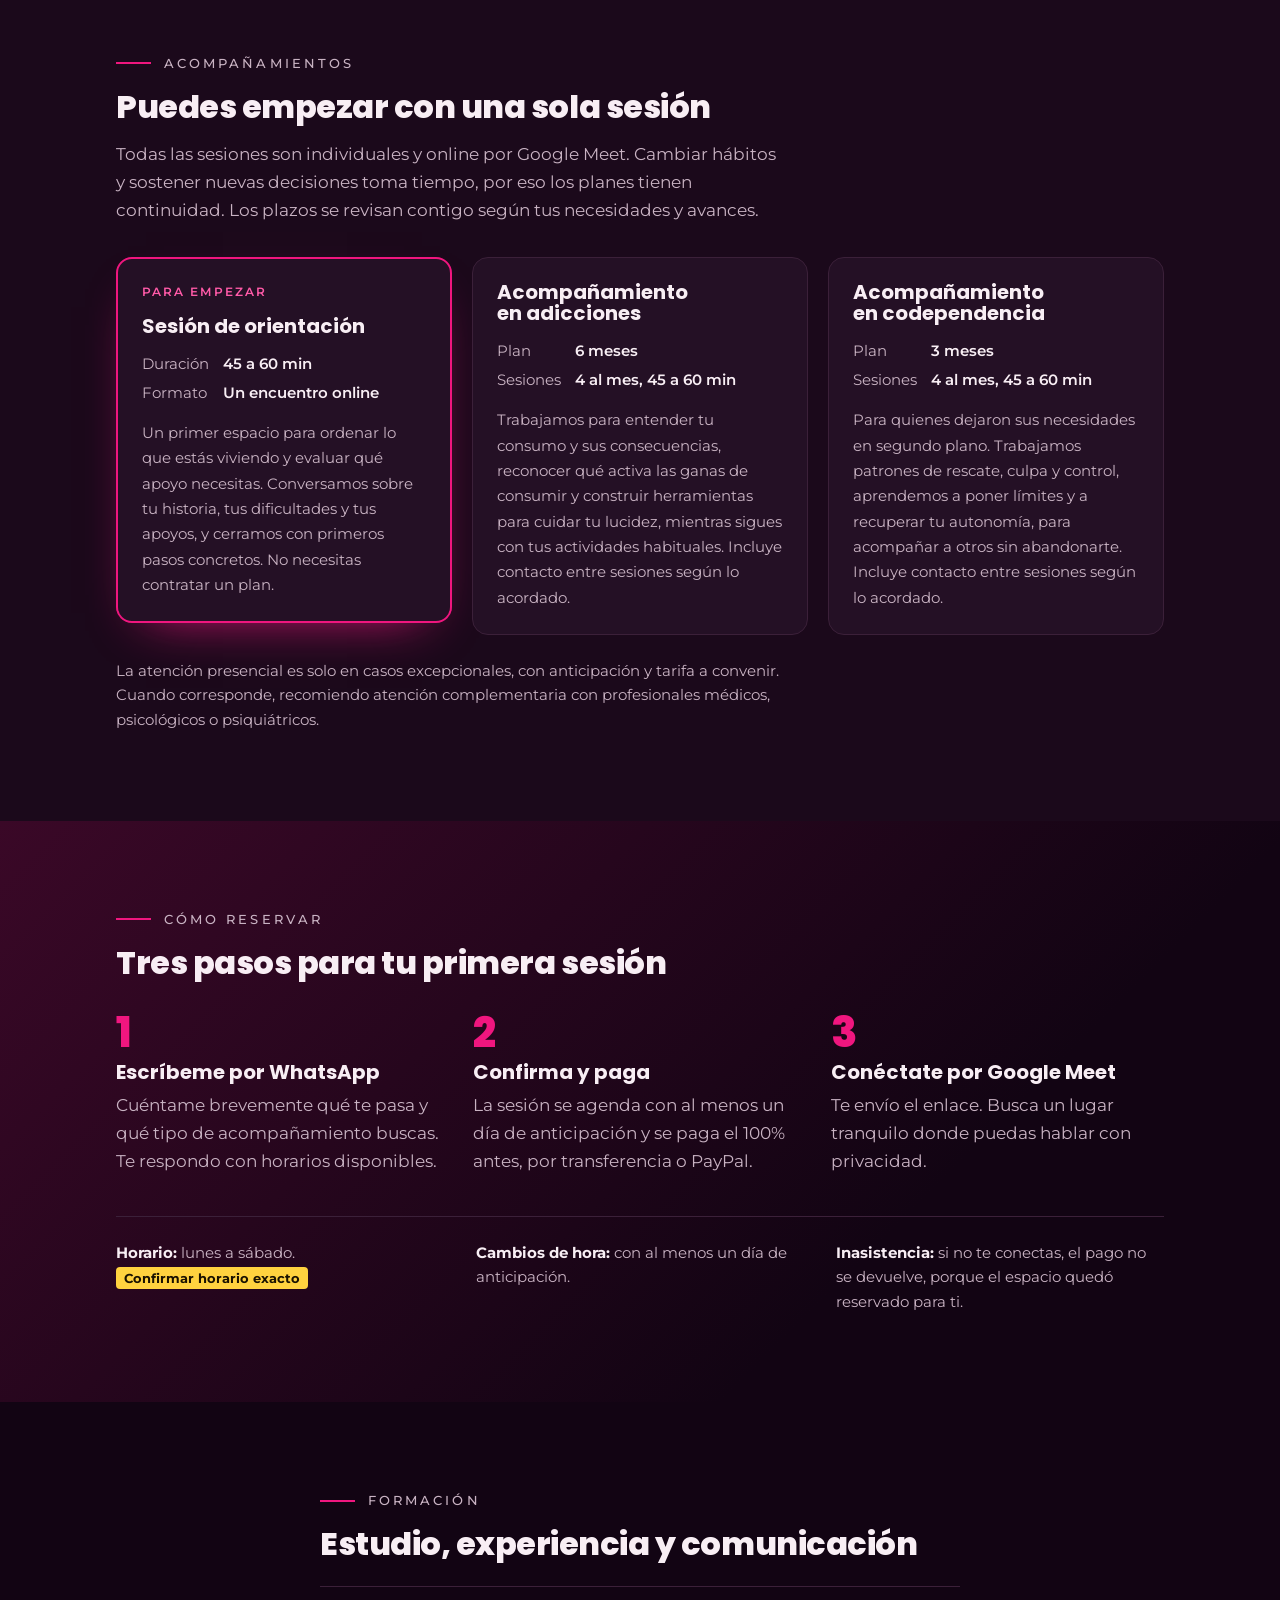
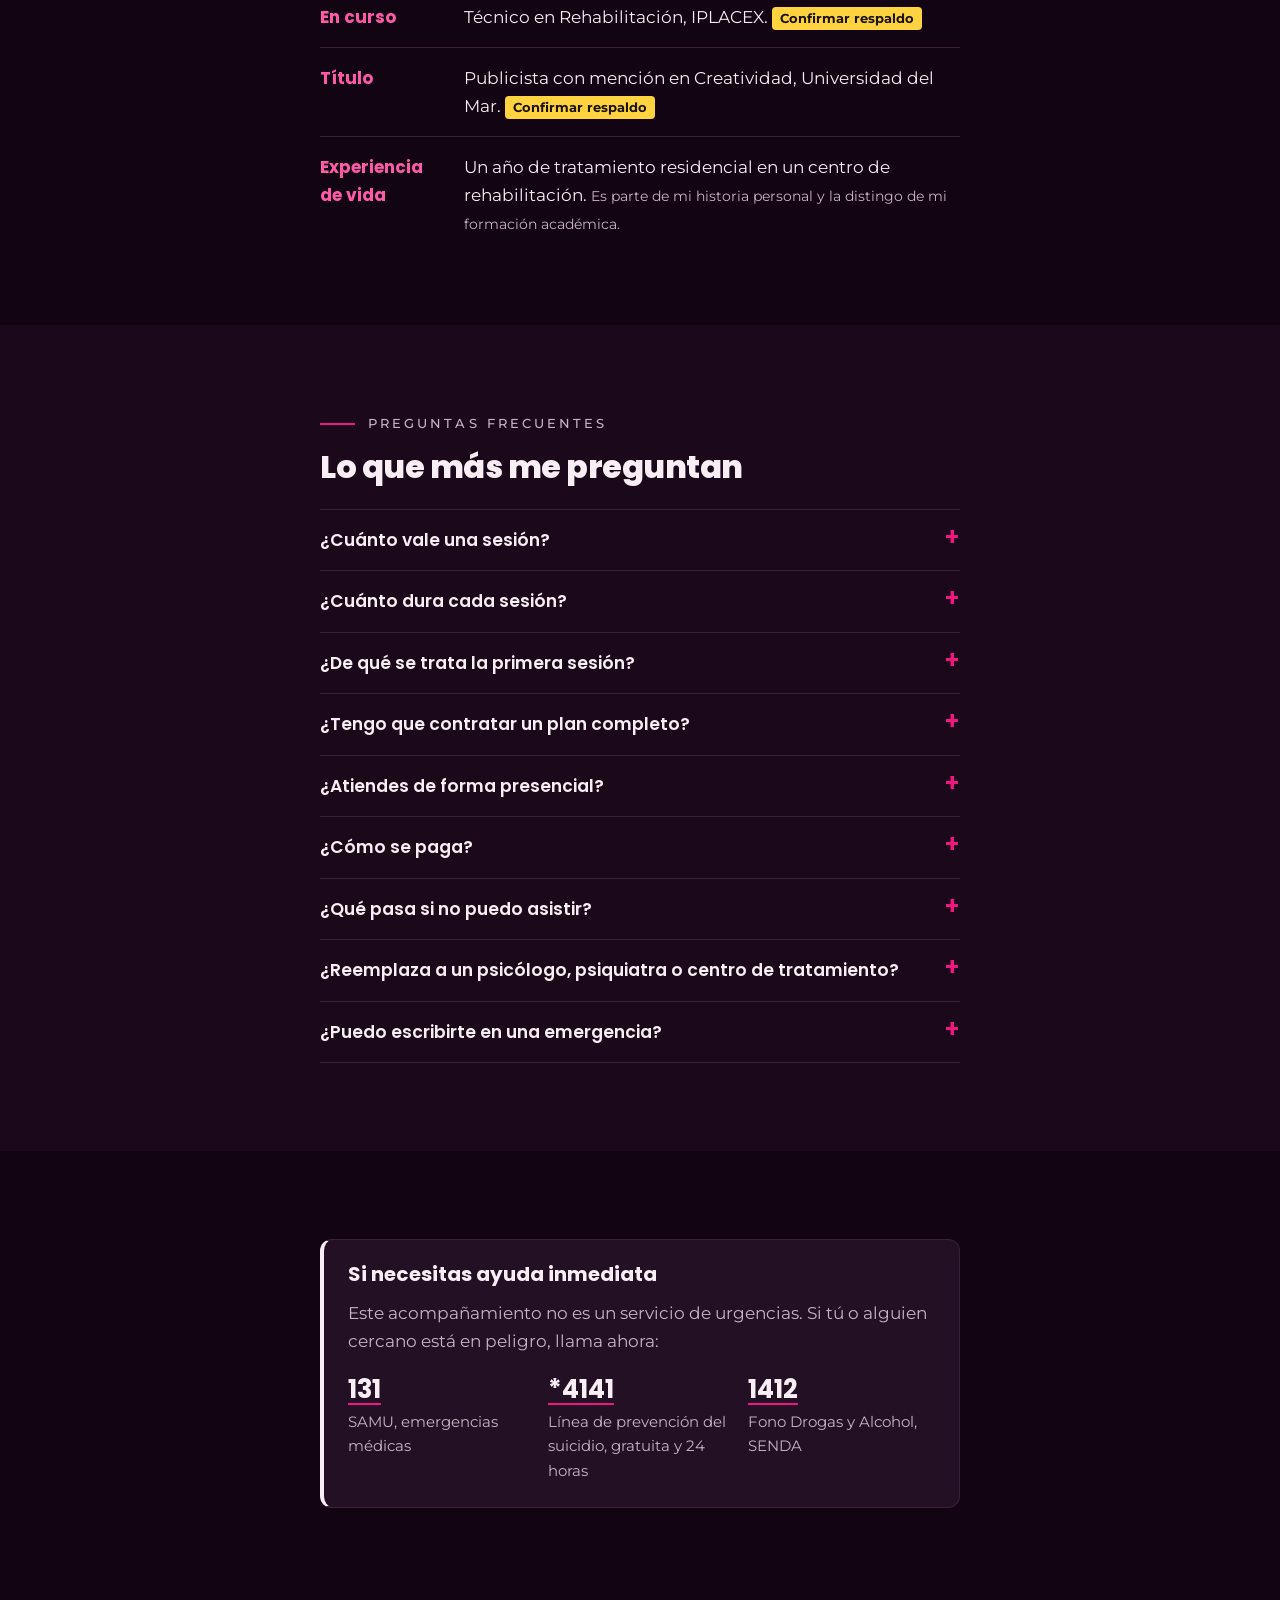
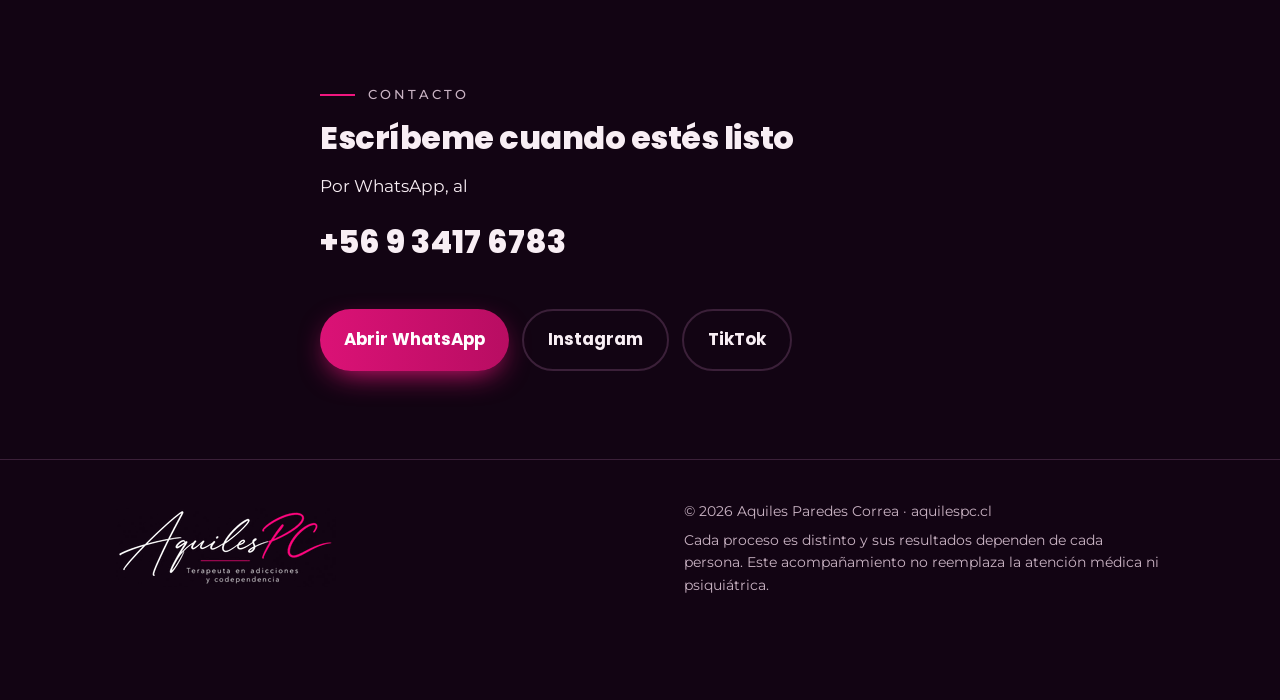
==== commit 3ddc9cc7: "Planes sin valores: solo en qué consiste cada uno Co-Authored-By: Claude Opus 5.5 <noreply@anthropic" ====
--- a/index.html
+++ b/index.html
@@ -140,7 +140,6 @@
 <body>
 <!--
   PENDIENTES (busca «PENDIENTE:» en este archivo para encontrar cada uno):
-  · Valores de la sesión de orientación y de los planes (3 tarjetas + pregunta frecuente).
   · Horario exacto de atención (hoy solo dice «lunes a sábado»).
   · Respaldo de la formación (IPLACEX y Universidad del Mar). Para ocultar esa sección, agrega «hidden» a <section id="formacion">.
   · ID de Google Analytics: en js/main.js.
@@ -258,20 +257,18 @@
         <article class="plan first">
           <span class="tag">Para empezar</span>
           <h3>Sesión de orientación</h3>
-          <!-- PENDIENTE: valor de la sesión de orientación -->
-          <dl><dt>Duración</dt><dd>45 a 60 min</dd><dt>Formato</dt><dd>Un encuentro online</dd><dt>Valor</dt><dd>Consulta el valor por WhatsApp <span class="todo">Por definir</span></dd></dl>
+          <!-- Los valores no se publican en la página: se envían por WhatsApp. -->
+          <dl><dt>Duración</dt><dd>45 a 60 min</dd><dt>Formato</dt><dd>Un encuentro online</dd></dl>
           <p>Un primer espacio para ordenar lo que estás viviendo y evaluar qué apoyo necesitas. Conversamos sobre tu historia, tus dificultades y tus apoyos, y cerramos con primeros pasos concretos. No necesitas contratar un plan.</p>
         </article>
         <article class="plan">
           <h3>Acompañamiento en adicciones</h3>
-          <!-- PENDIENTE: valor del plan de adicciones -->
-          <dl><dt>Plan</dt><dd>6 meses</dd><dt>Sesiones</dt><dd>4 al mes, 45 a 60 min</dd><dt>Valor</dt><dd>Consulta el valor por WhatsApp <span class="todo">Por definir</span></dd></dl>
+          <dl><dt>Plan</dt><dd>6 meses</dd><dt>Sesiones</dt><dd>4 al mes, 45 a 60 min</dd></dl>
           <p>Trabajamos para entender tu consumo y sus consecuencias, reconocer qué activa las ganas de consumir y construir herramientas para cuidar tu lucidez, mientras sigues con tus actividades habituales. Incluye contacto entre sesiones según lo acordado.</p>
         </article>
         <article class="plan">
           <h3>Acompañamiento en codependencia</h3>
-          <!-- PENDIENTE: valor del plan de codependencia -->
-          <dl><dt>Plan</dt><dd>3 meses</dd><dt>Sesiones</dt><dd>4 al mes, 45 a 60 min</dd><dt>Valor</dt><dd>Consulta el valor por WhatsApp <span class="todo">Por definir</span></dd></dl>
+          <dl><dt>Plan</dt><dd>3 meses</dd><dt>Sesiones</dt><dd>4 al mes, 45 a 60 min</dd></dl>
           <p>Para quienes dejaron sus necesidades en segundo plano. Trabajamos patrones de rescate, culpa y control, aprendemos a poner límites y a recuperar tu autonomía, para acompañar a otros sin abandonarte. Incluye contacto entre sesiones según lo acordado.</p>
         </article>
       </div>
@@ -317,8 +314,7 @@
     <div class="wrap read">
       <p class="eyebrow">Preguntas frecuentes</p>
       <h2 style="margin-block:1rem 1.5rem">Lo que más me preguntan</h2>
-      <!-- PENDIENTE: valor. Cuando esté definido, escríbelo aquí y agrega esta pregunta también al bloque FAQPage del <head>. -->
-      <details><summary>¿Cuánto vale una sesión?</summary><p>Escríbeme por WhatsApp y te envío los valores de la sesión de orientación y de los planes. <span class="todo">Reemplazar por el valor cuando esté definido</span></p></details>
+      <details><summary>¿Cuánto vale una sesión?</summary><p>Escríbeme por WhatsApp y te envío los valores de la sesión de orientación y de los planes.</p></details>
       <details><summary>¿Cuánto dura cada sesión?</summary><p>Entre 45 y 60 minutos, por Google Meet.</p></details>
       <details><summary>¿De qué se trata la primera sesión?</summary><p>Es un espacio para conocernos, entender lo que estás viviendo y definir los primeros pasos. Después evaluamos juntos si tiene sentido continuar y de qué forma.</p></details>
       <details><summary>¿Tengo que contratar un plan completo?</summary><p>No. Puedes comenzar con una sesión de orientación y decidir después.</p></details>
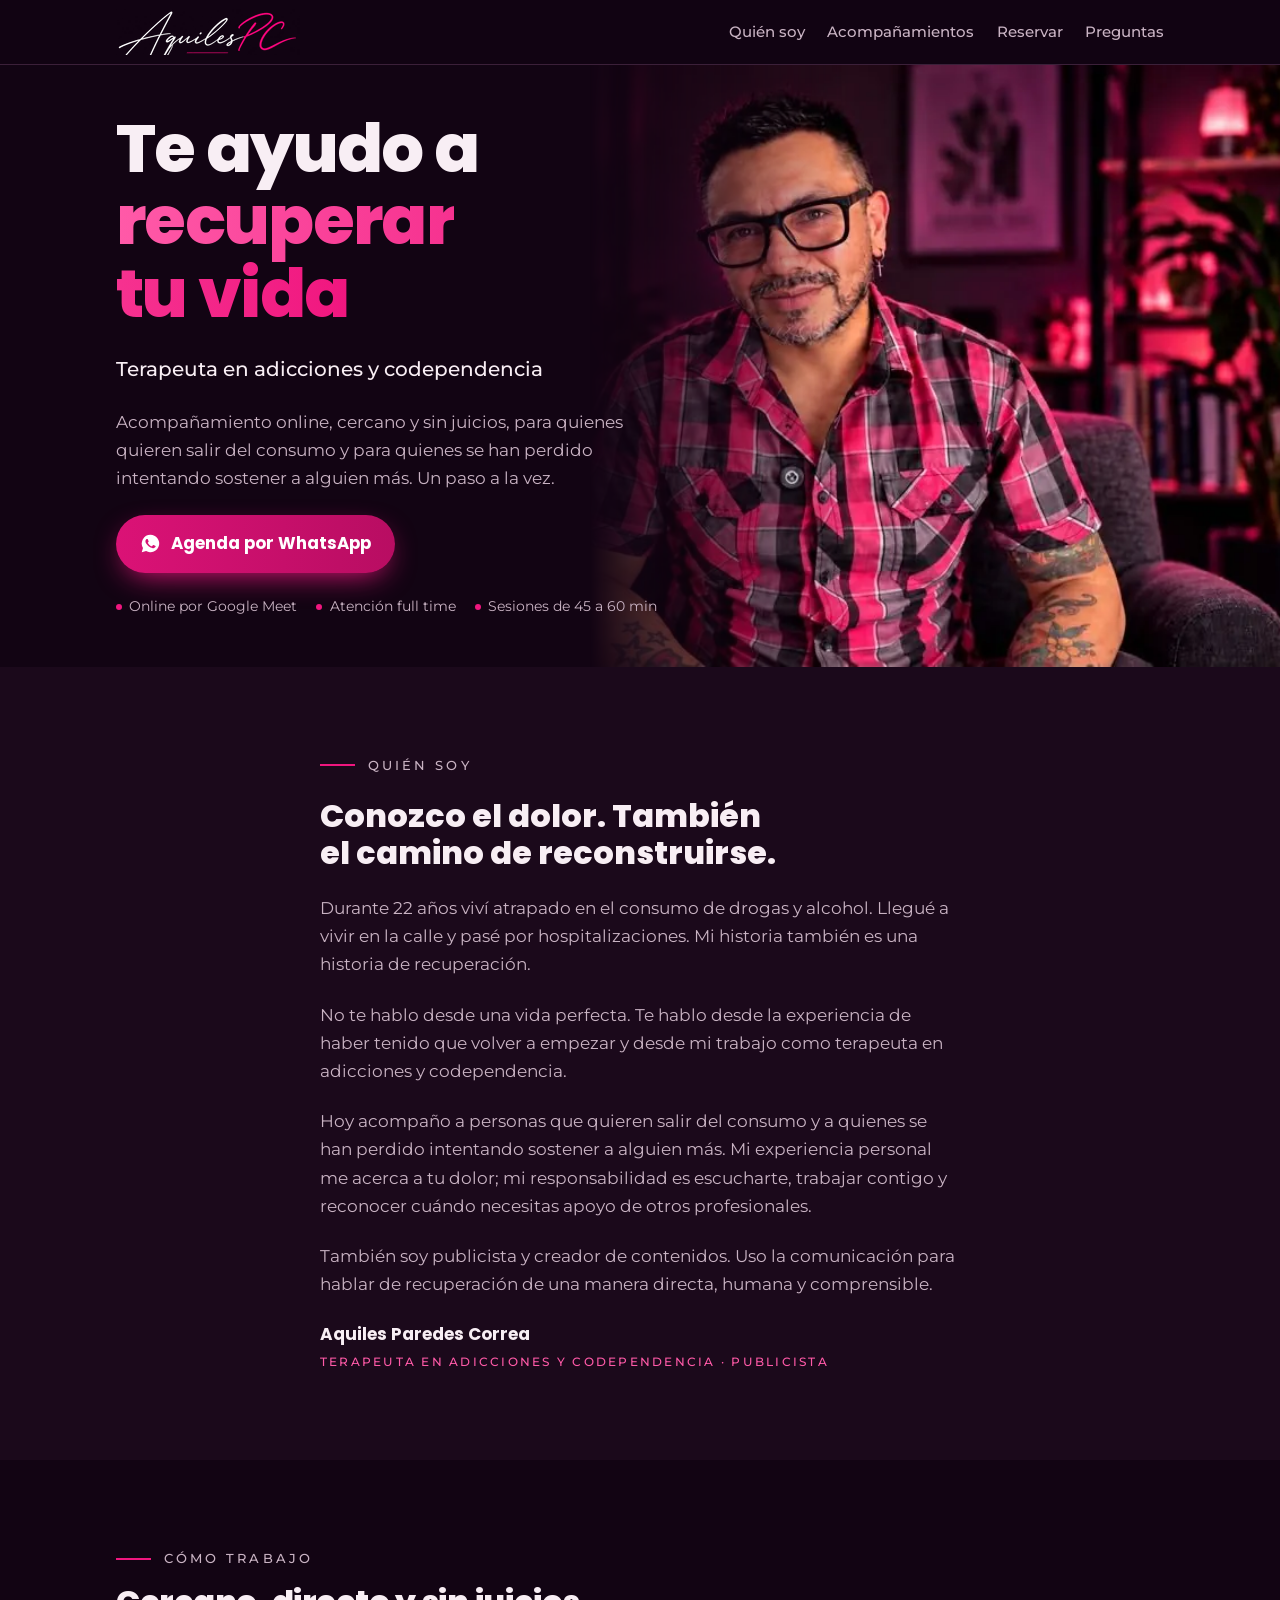
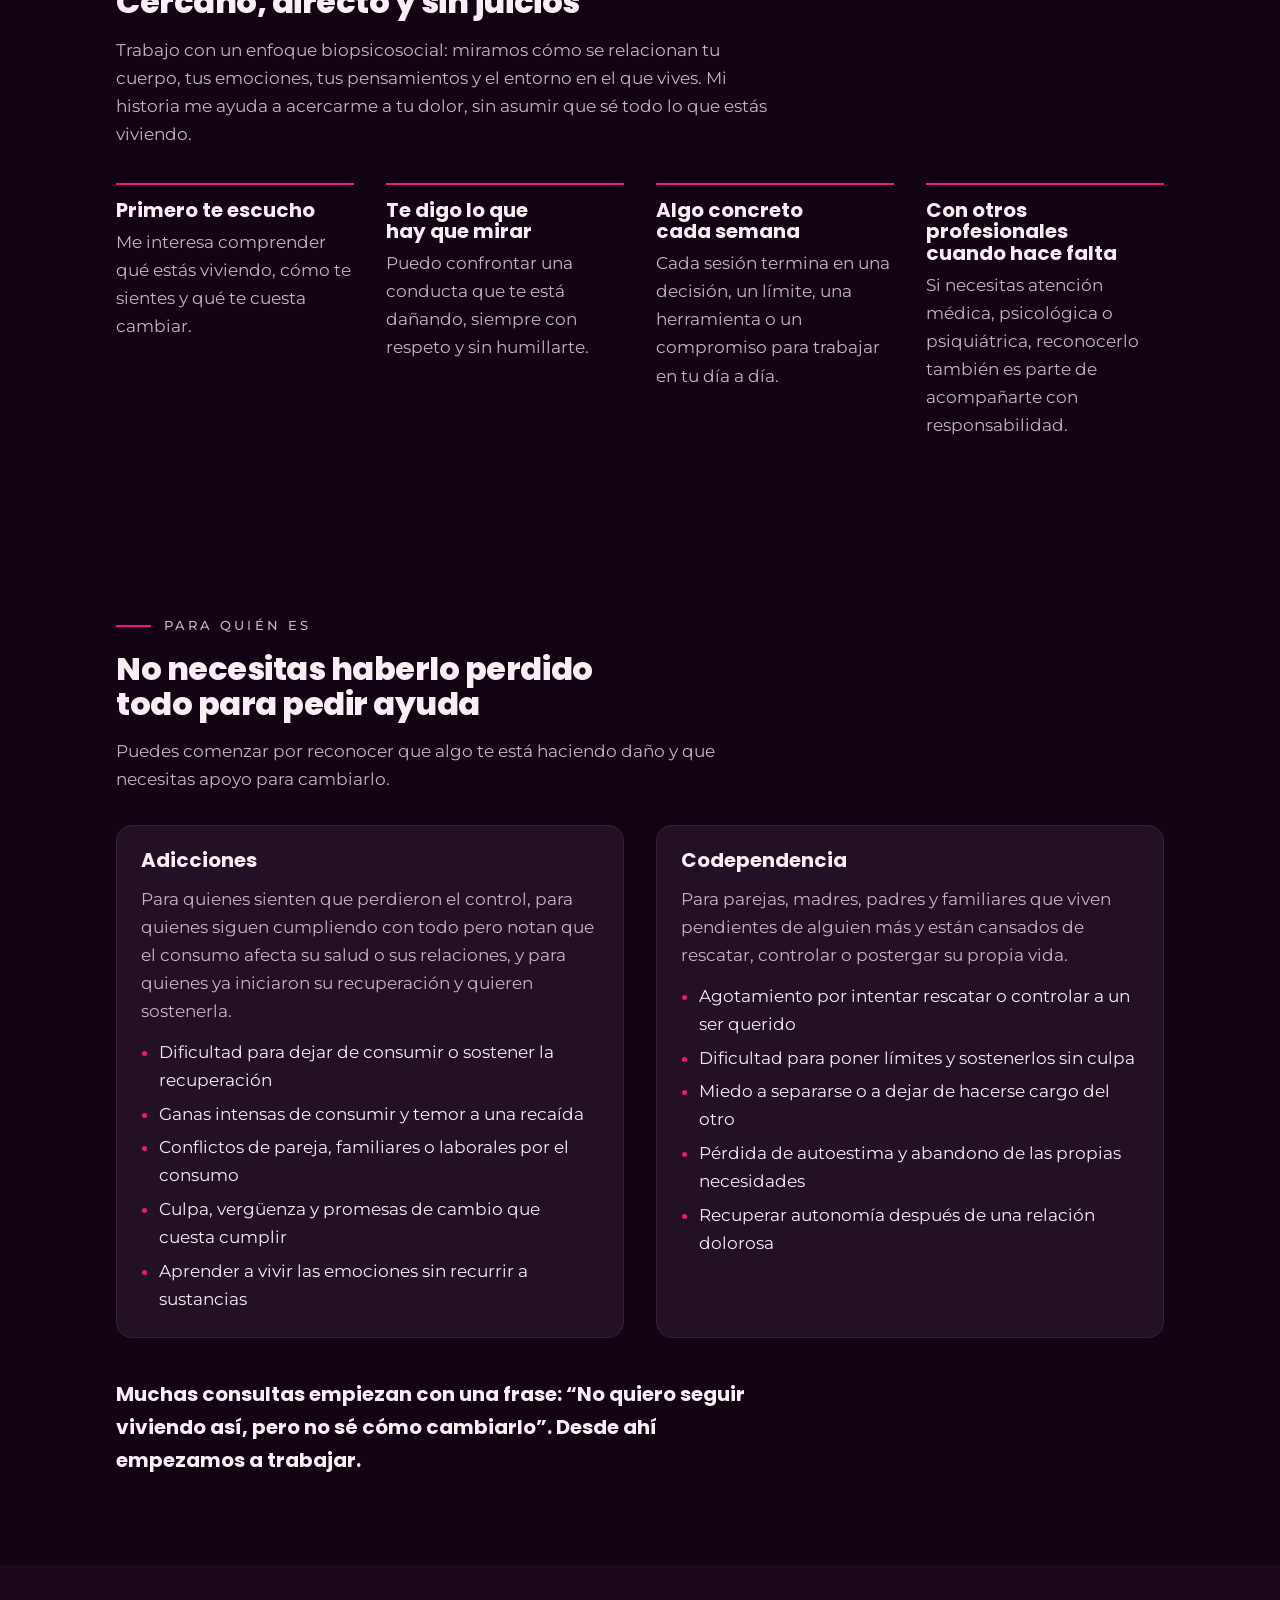
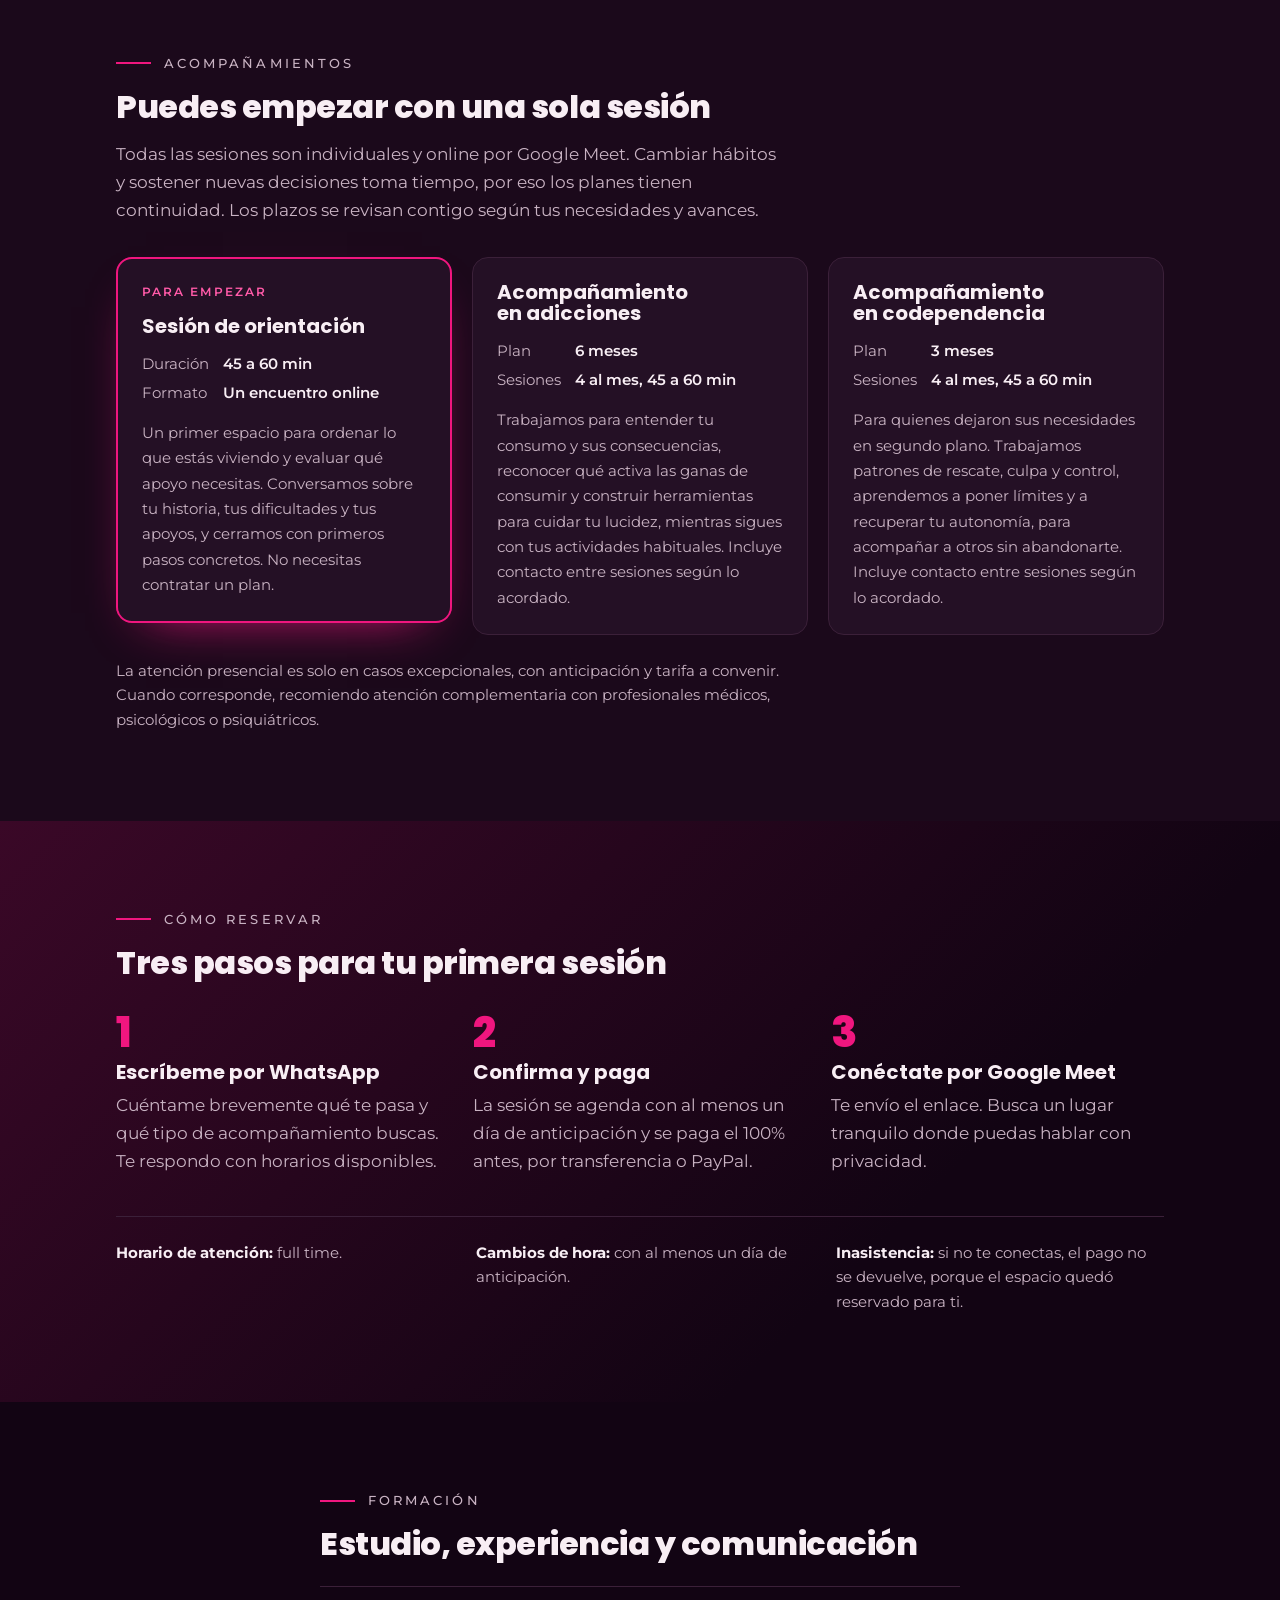
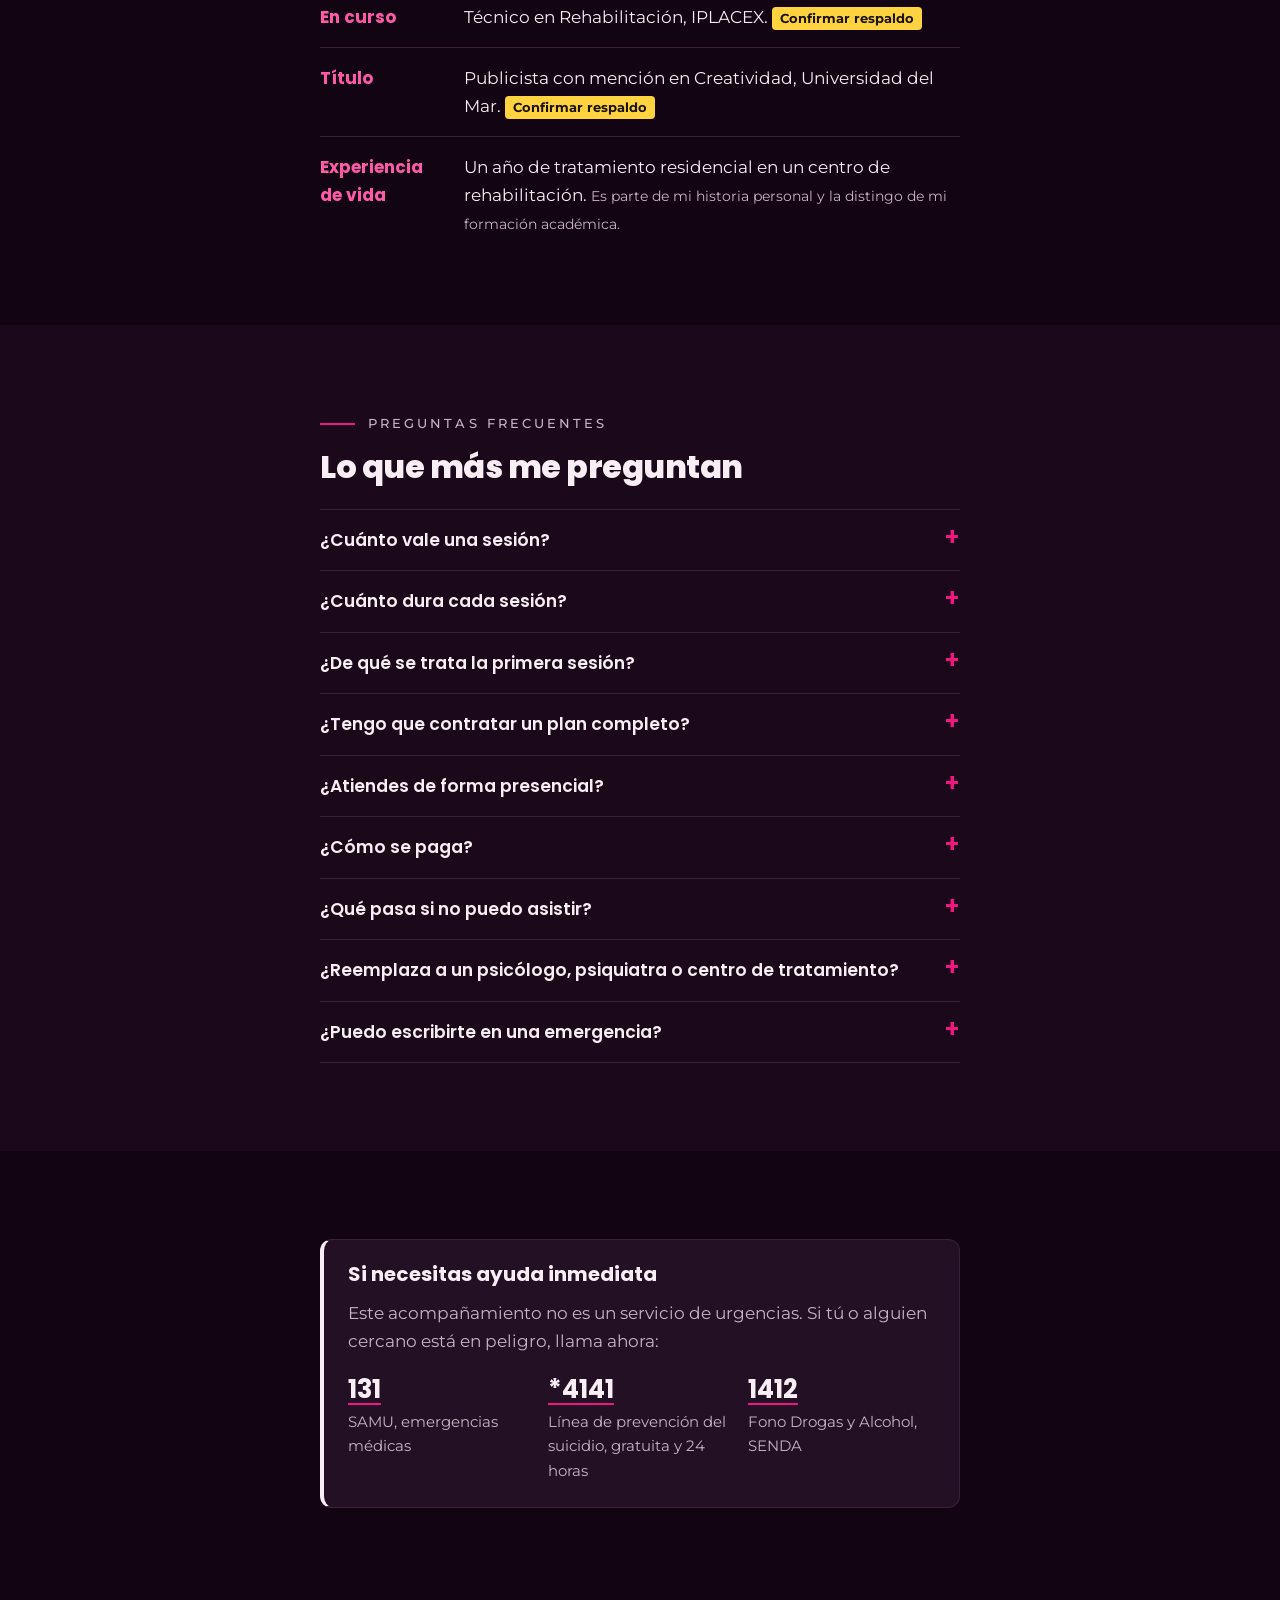
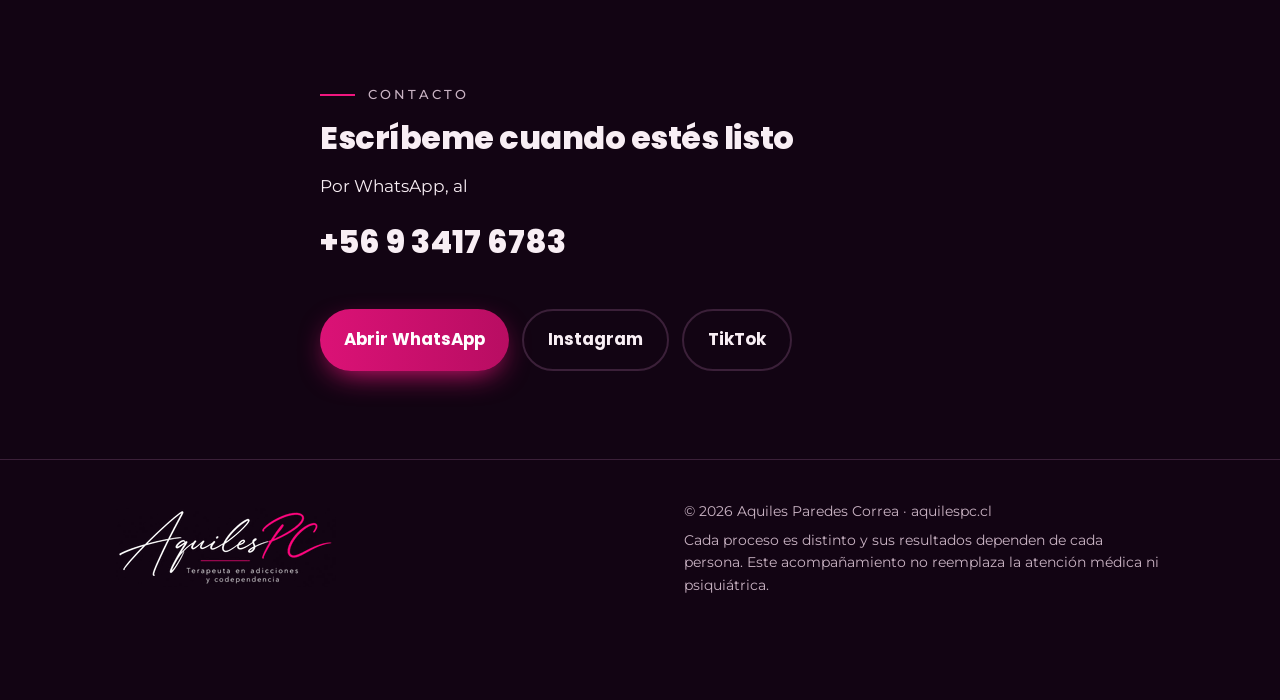
==== commit 81392de4: "Horario de atención: full time Co-Authored-By: Claude Opus 5.5 <noreply@anthropic.com>" ====
--- a/index.html
+++ b/index.html
@@ -140,7 +140,6 @@
 <body>
 <!--
   PENDIENTES (busca «PENDIENTE:» en este archivo para encontrar cada uno):
-  · Horario exacto de atención (hoy solo dice «lunes a sábado»).
   · Respaldo de la formación (IPLACEX y Universidad del Mar). Para ocultar esa sección, agrega «hidden» a <section id="formacion">.
   · ID de Google Analytics: en js/main.js.
   Las etiquetas amarillas (.todo) se muestran u ocultan con AJUSTES.mostrarPendientes en js/main.js.
@@ -177,8 +176,7 @@
         <div><a class="btn" data-track="whatsapp_hero" data-whatsapp href="https://wa.me/56934176783?text=Hola%20Aquiles%2C%20quiero%20agendar%20una%20sesi%C3%B3n%20de%20orientaci%C3%B3n." target="_blank" rel="noopener">
           <svg viewBox="0 0 24 24" fill="currentColor" aria-hidden="true"><path d="M12 2a10 10 0 0 0-8.6 15.1L2 22l5-1.3A10 10 0 1 0 12 2Zm5.3 14.1c-.2.6-1.3 1.2-1.8 1.2-.5.1-1 .2-3.4-.7-2.8-1.1-4.6-4-4.8-4.2-.1-.2-1.1-1.5-1.1-2.9s.7-2 1-2.3c.2-.3.5-.3.7-.3h.5c.2 0 .4 0 .6.5l.8 2c.1.2.1.4 0 .5l-.4.6-.3.4c-.1.1-.3.3-.1.6.2.3.8 1.3 1.7 2.1 1.1 1 2.1 1.3 2.4 1.5.3.1.5.1.7-.1l.9-1.1c.2-.3.4-.2.7-.1l1.9.9c.3.1.5.2.5.3.1.2.1.7-.1 1.3Z"/></svg>
           Agenda por WhatsApp</a></div>
-        <!-- PENDIENTE: horario exacto («Lunes a sábado») -->
-        <p class="meta"><span>Online por Google Meet</span><span>Lunes a sábado</span><span>Sesiones de 45 a 60 min</span></p>
+        <p class="meta"><span>Online por Google Meet</span><span>Atención full time</span><span>Sesiones de 45 a 60 min</span></p>
       </div>
     </div>
   </section>
@@ -289,8 +287,7 @@
       </ol>
       <!-- AGENDA: cuando haya una agenda en línea, su código va aquí, entre los pasos y las condiciones. -->
       <div class="rules">
-        <!-- PENDIENTE: horario exacto de atención -->
-        <p><b>Horario:</b> lunes a sábado. <span class="todo">Confirmar horario exacto</span></p>
+        <p><b>Horario de atención:</b> full time.</p>
         <p><b>Cambios de hora:</b> con al menos un día de anticipación.</p>
         <p><b>Inasistencia:</b> si no te conectas, el pago no se devuelve, porque el espacio quedó reservado para ti.</p>
       </div>
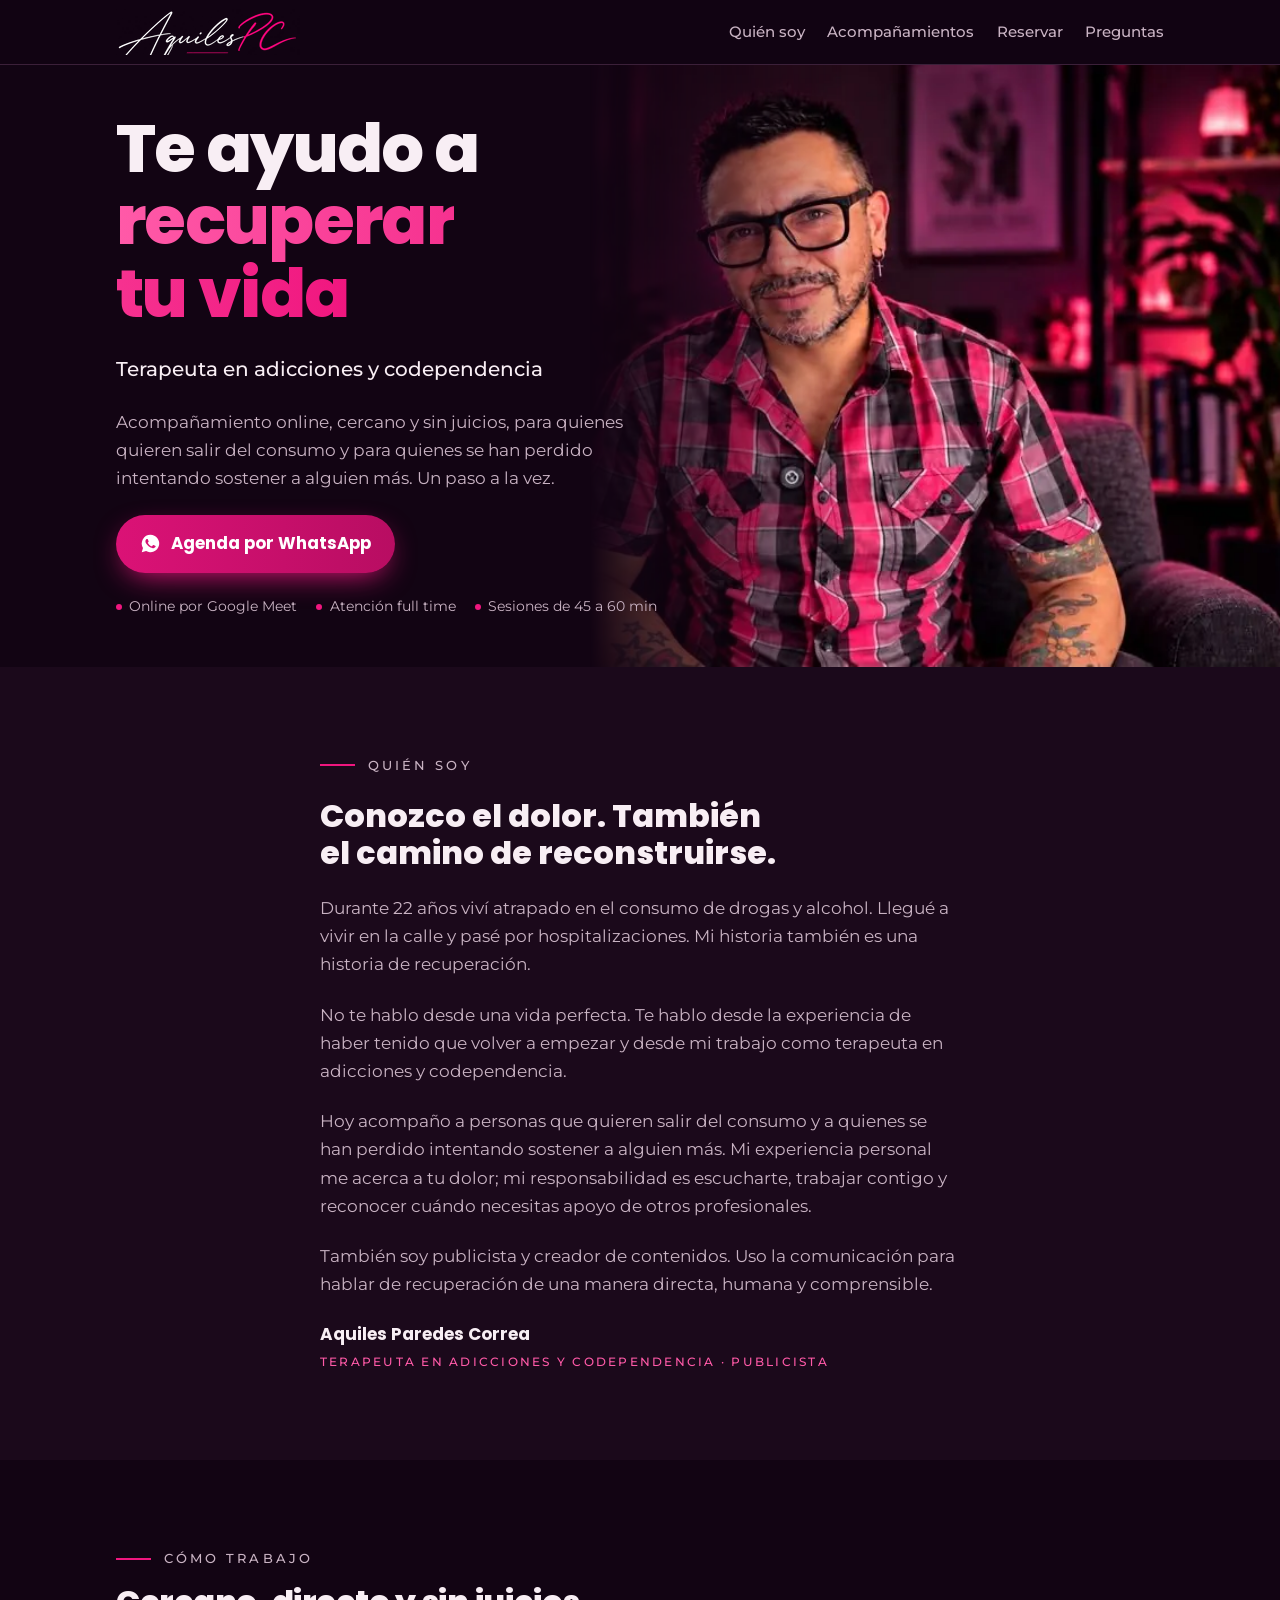
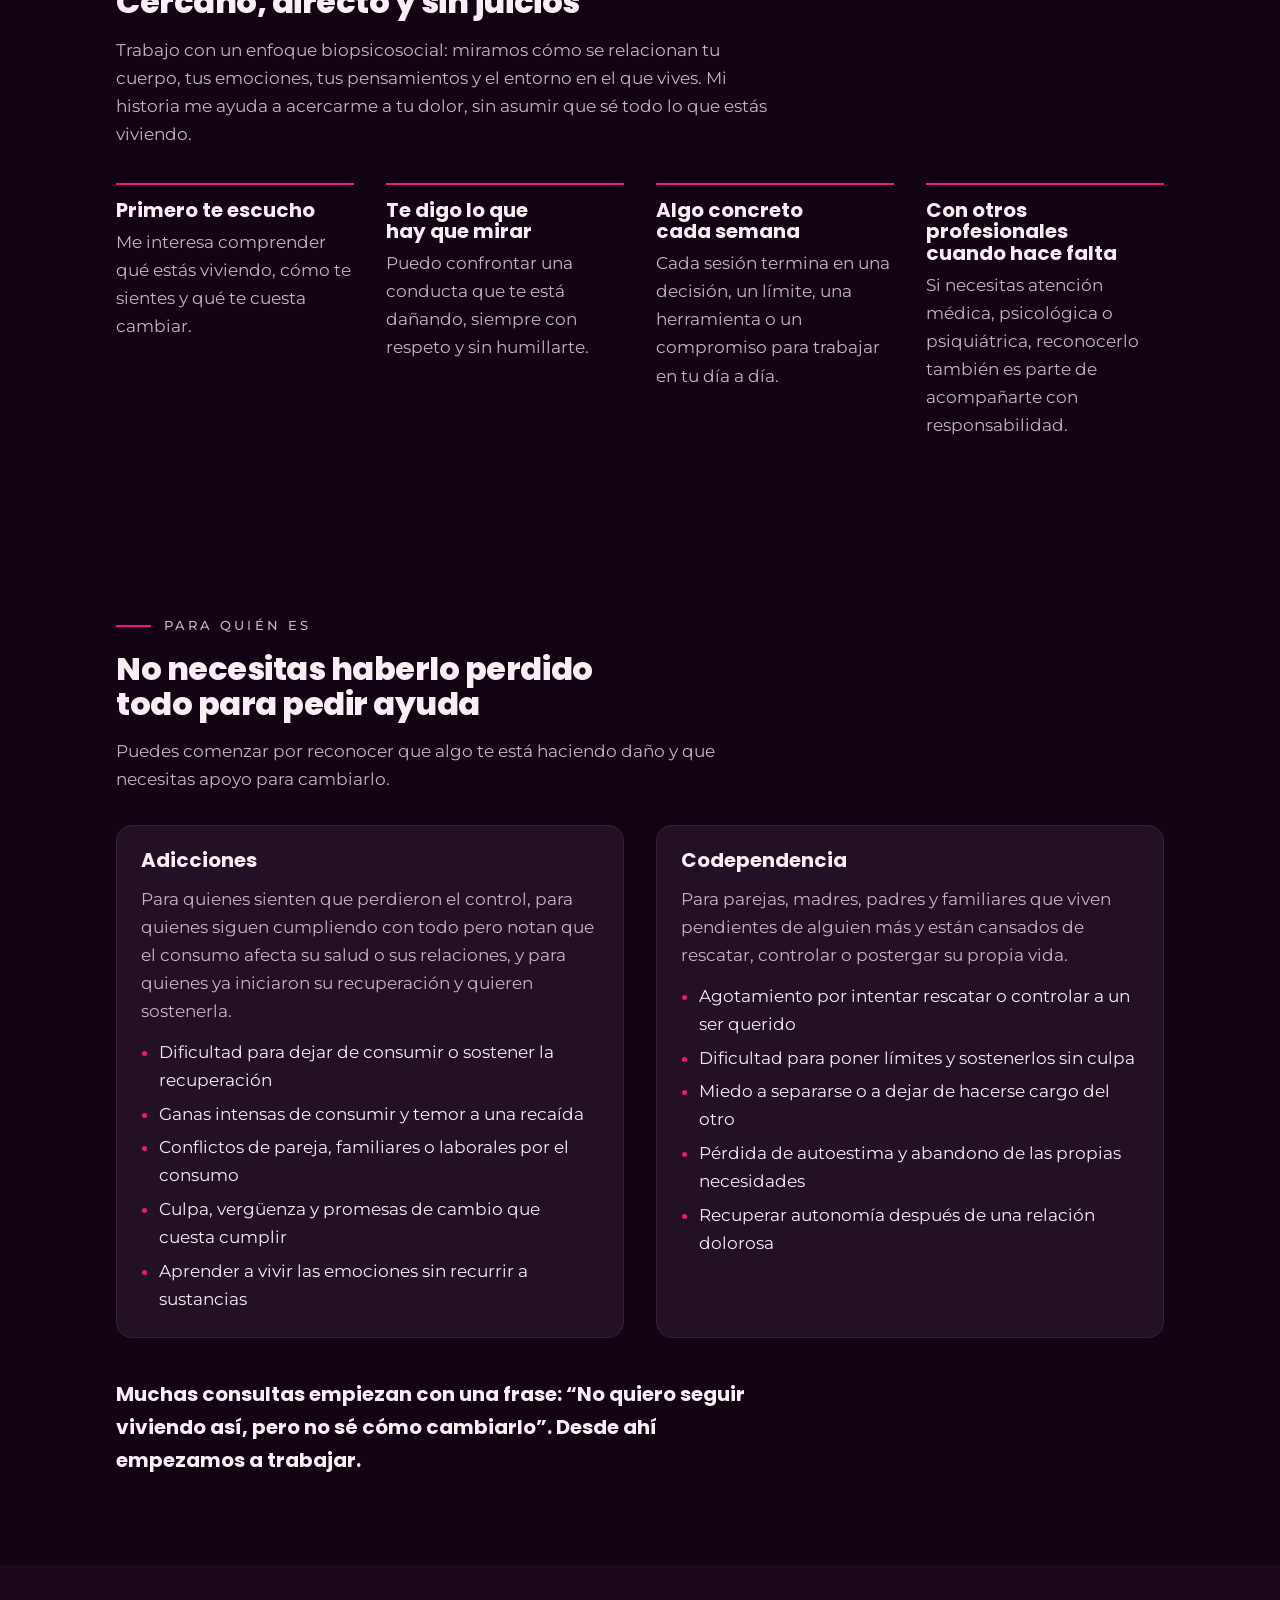
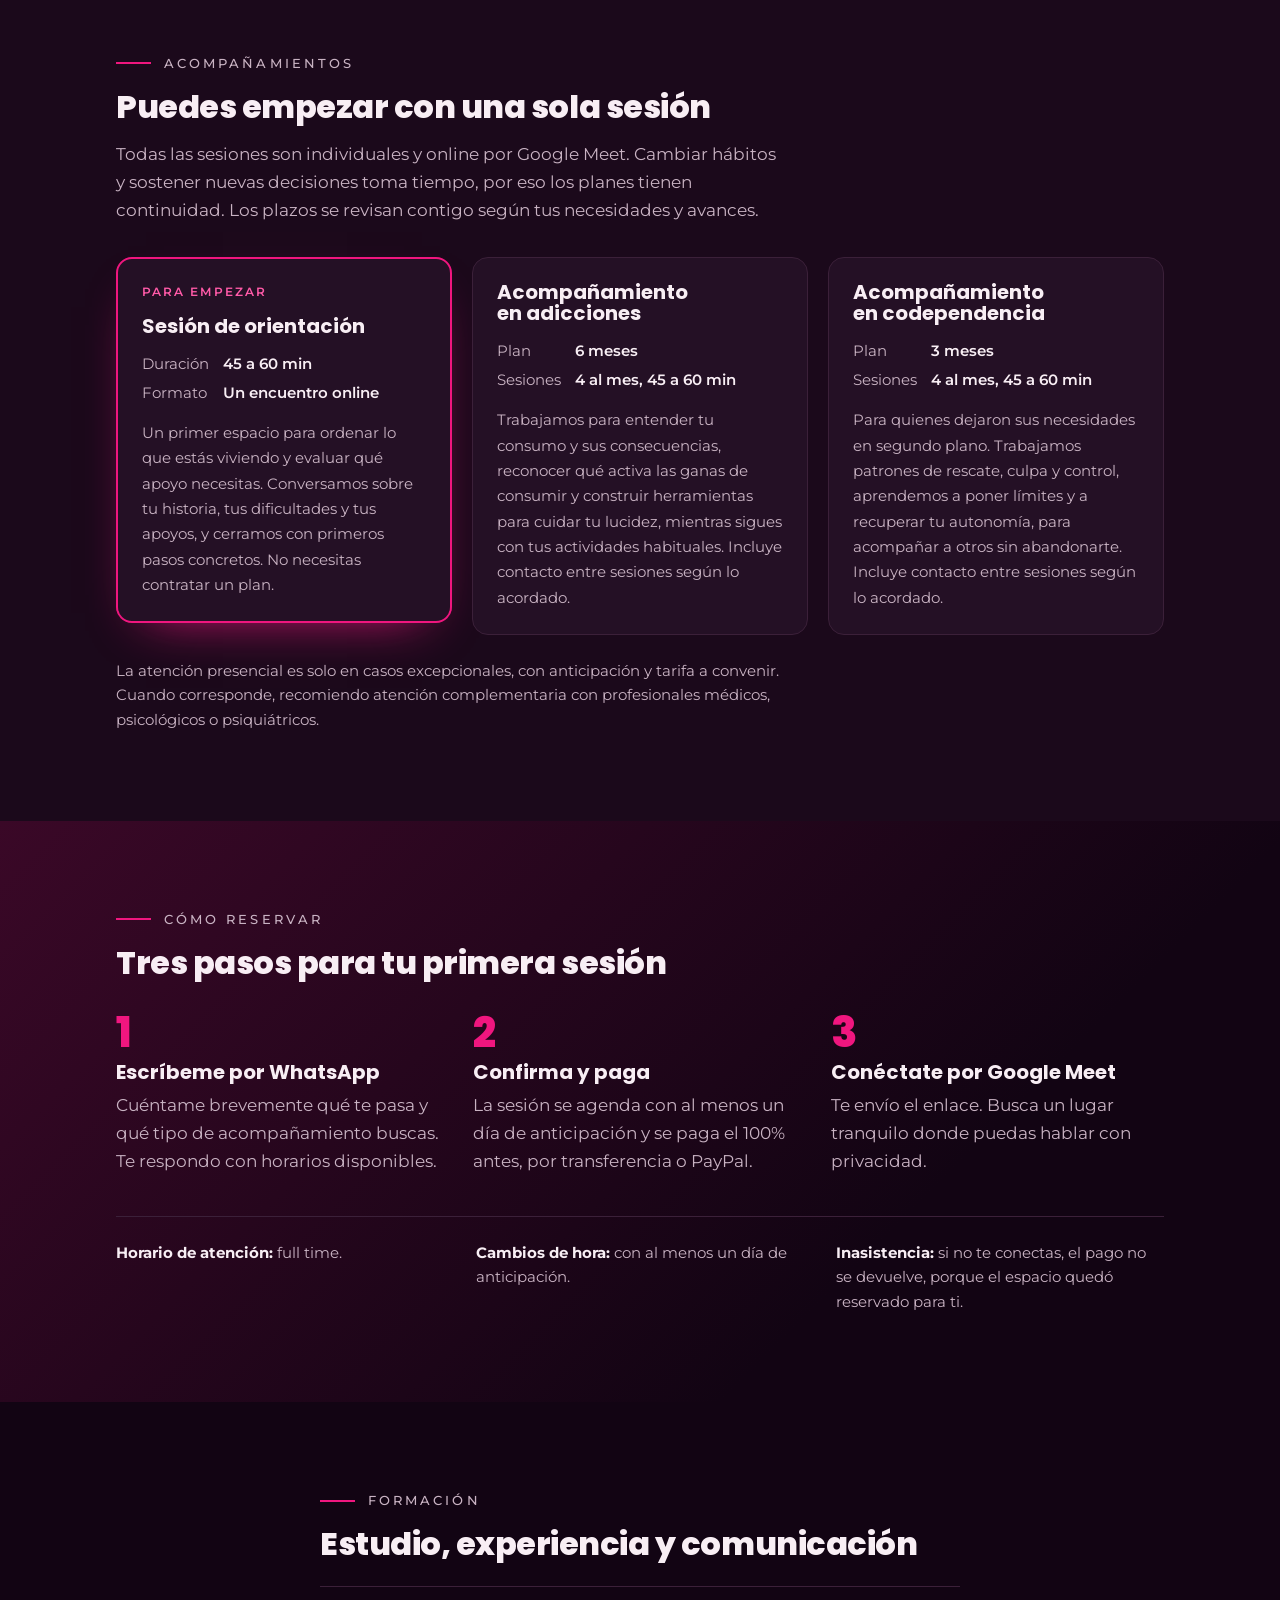
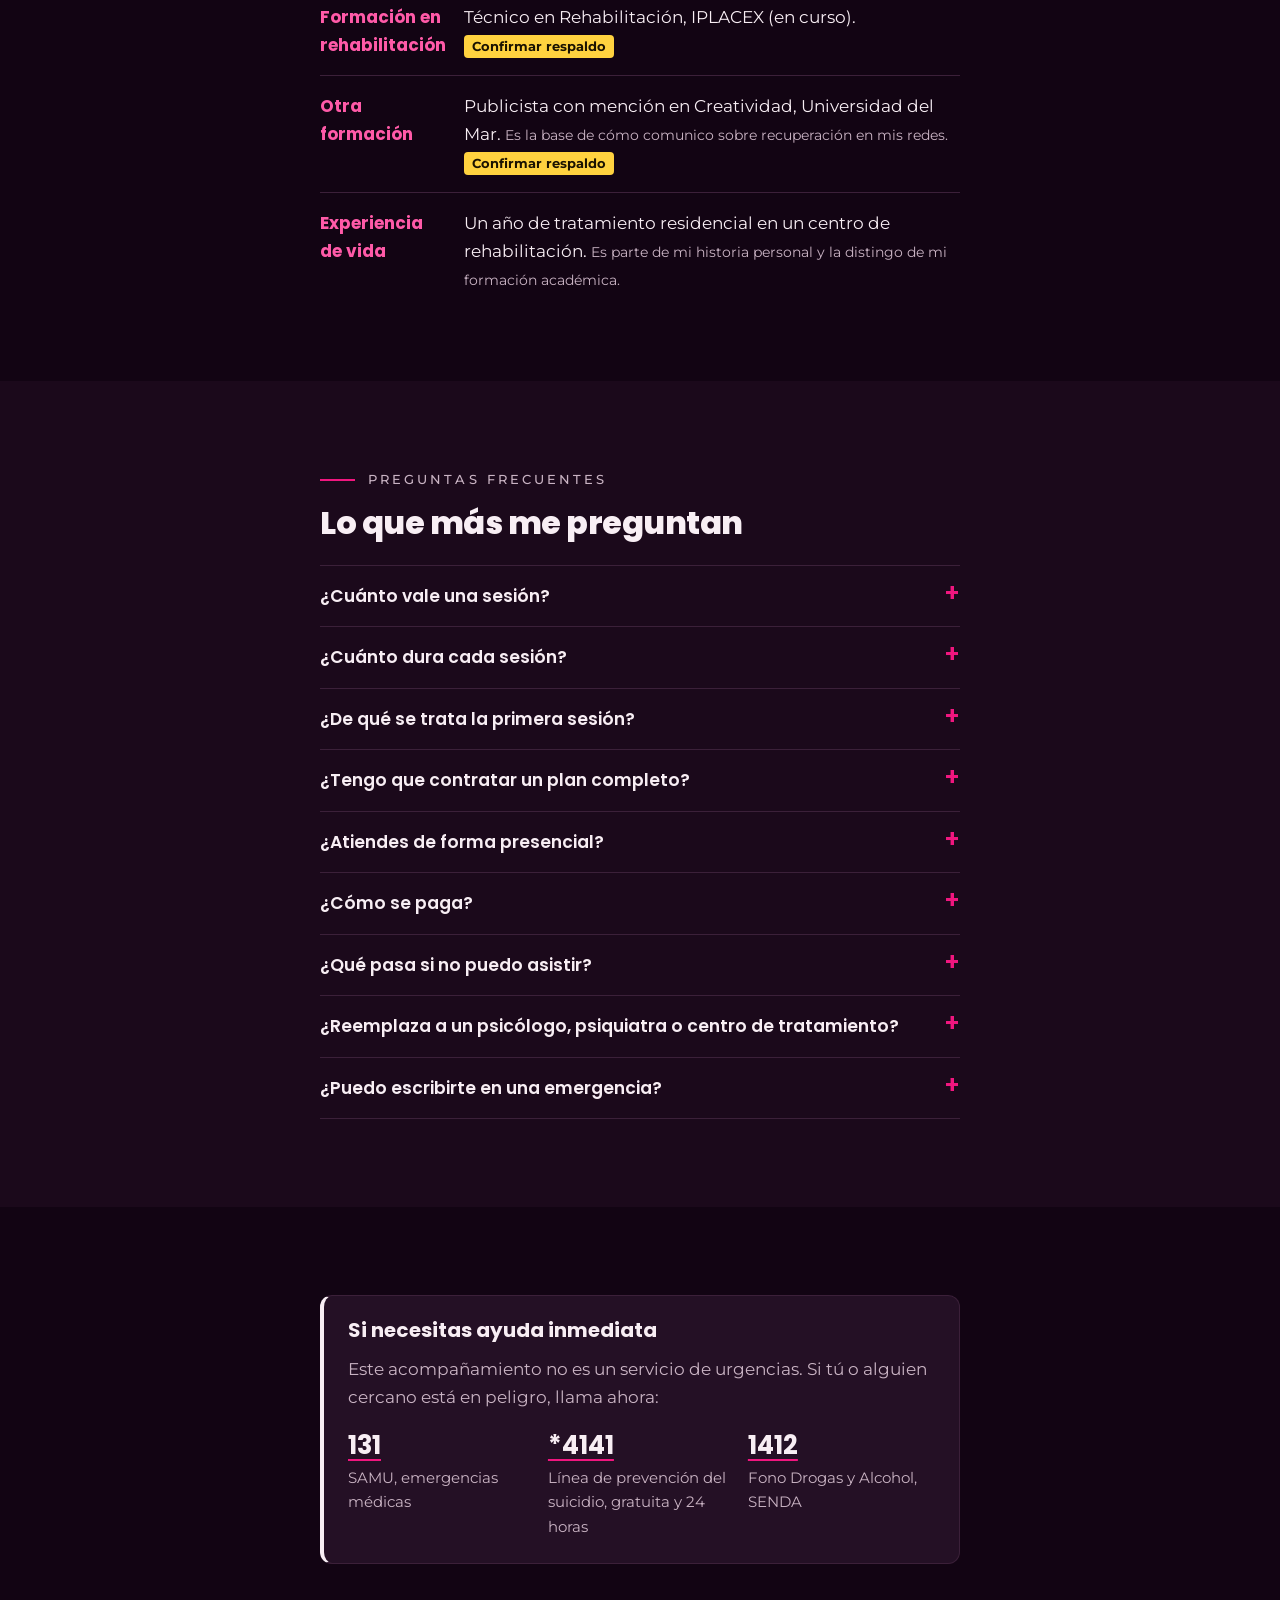
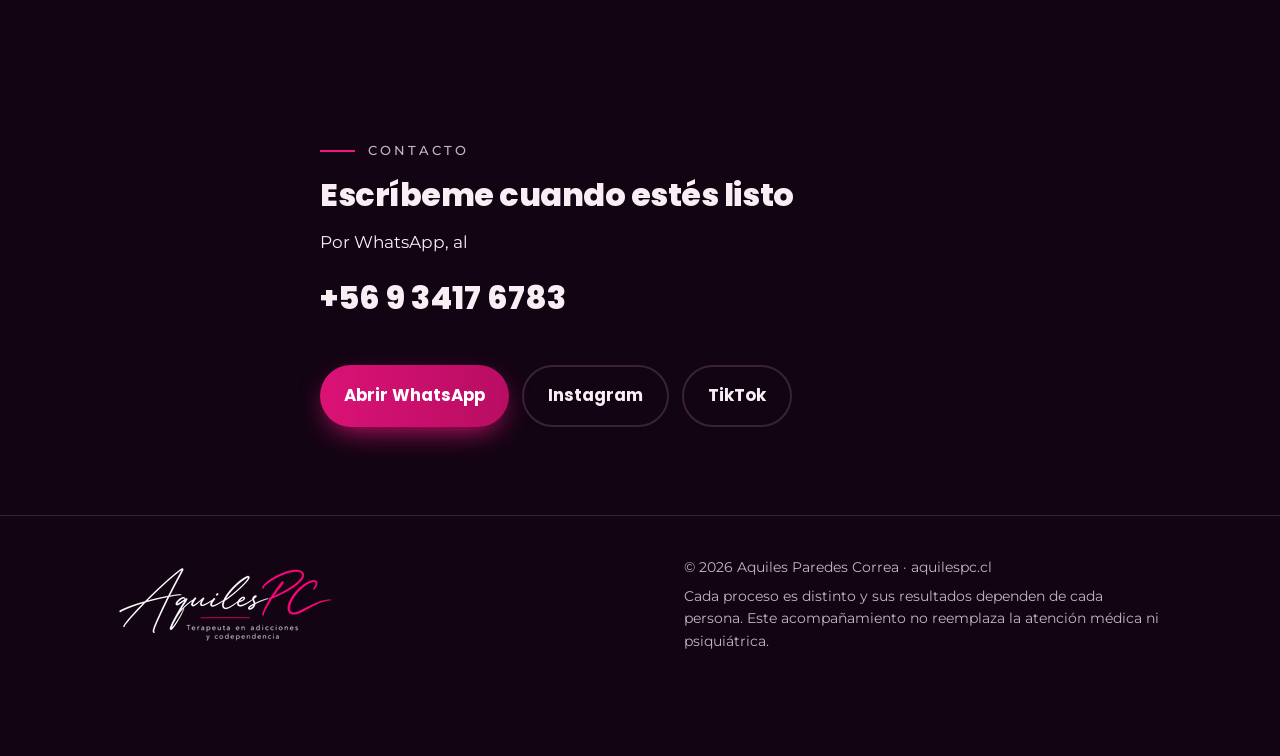
==== commit 261de635: "Formación en tres bloques que se pueden ocultar por separado Co-Authored-By: Claude Opus 5.5 <norepl" ====
--- a/index.html
+++ b/index.html
@@ -140,7 +140,7 @@
 <body>
 <!--
   PENDIENTES (busca «PENDIENTE:» en este archivo para encontrar cada uno):
-  · Respaldo de la formación (IPLACEX y Universidad del Mar). Para ocultar esa sección, agrega «hidden» a <section id="formacion">.
+  · Respaldo de la formación (IPLACEX y Universidad del Mar). Cada bloque se oculta por separado en AJUSTES.formacion, en js/main.js.
   · ID de Google Analytics: en js/main.js.
   Las etiquetas amarillas (.todo) se muestran u ocultan con AJUSTES.mostrarPendientes en js/main.js.
 -->
@@ -294,15 +294,16 @@
     </div>
   </section>
 
-  <!-- PENDIENTE: respaldo de la formación. Si no se confirma, cambia <section id="formacion"> por <section id="formacion" hidden> -->
+  <!-- PENDIENTE: respaldo de la formación. Cada bloque (data-cred) se muestra u oculta en AJUSTES.formacion, en js/main.js.
+       Si los tres quedan ocultos, la sección completa se oculta sola. -->
   <section id="formacion">
     <div class="wrap read">
       <p class="eyebrow">Formación</p>
       <h2 style="margin-top:1rem">Estudio, experiencia y comunicación</h2>
       <div class="cred">
-        <div><b>En curso</b><p>Técnico en Rehabilitación, IPLACEX. <span class="todo">Confirmar respaldo</span></p></div>
-        <div><b>Título</b><p>Publicista con mención en Creatividad, Universidad del Mar. <span class="todo">Confirmar respaldo</span></p></div>
-        <div><b>Experiencia de vida</b><p>Un año de tratamiento residencial en un centro de rehabilitación. <span>Es parte de mi historia personal y la distingo de mi formación académica.</span></p></div>
+        <div data-cred="rehabilitacion"><b>Formación en rehabilitación</b><p>Técnico en Rehabilitación, IPLACEX (en curso). <span class="todo">Confirmar respaldo</span></p></div>
+        <div data-cred="otra"><b>Otra formación</b><p>Publicista con mención en Creatividad, Universidad del Mar. <span>Es la base de cómo comunico sobre recuperación en mis redes.</span> <span class="todo">Confirmar respaldo</span></p></div>
+        <div data-cred="experiencia"><b>Experiencia de vida</b><p>Un año de tratamiento residencial en un centro de rehabilitación. <span>Es parte de mi historia personal y la distingo de mi formación académica.</span></p></div>
       </div>
     </div>
   </section>
--- a/css/styles.css
+++ b/css/styles.css
@@ -130,6 +130,7 @@
 .cred b{font-family:var(--display);color:var(--pink-2)}
 .cred span{color:var(--muted);font-size:.9rem}
 @media (max-width:520px){.cred div{grid-template-columns:1fr;gap:.2rem}}
+.cred div[hidden],#formacion[hidden]{display:none}
 
 /* FAQ */
 .faq{background:var(--bg-2)}
